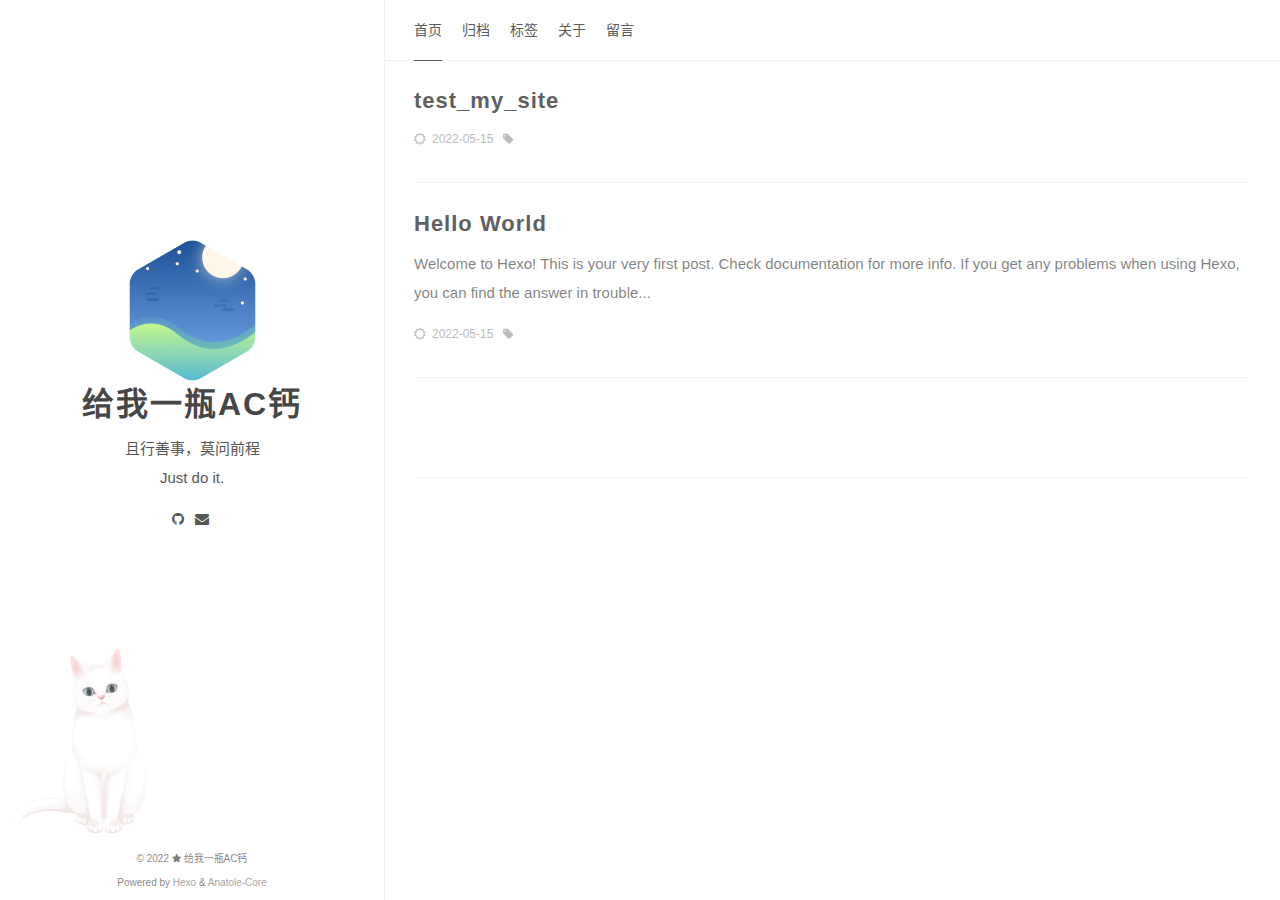
==== index.html @ d58a6407 "Site updated: 2022-05-15 17:32:25" ====
<!DOCTYPE html><html lang="zh-CN"><head><meta charset="utf-8"><meta name="X-UA-Compatible" content="IE=edge"><meta name="author" content="给我一瓶AC钙"><title>给我一瓶AC钙</title><meta name="description" content="且行善事，莫问前程 &lt;br&gt; Just do it."><meta name="keywords" content="Algorithm, Data Structure, AI, Machine Learning, Deep Learning, Daily Life"><meta content="width=device-width, initial-scale=1.0, maximum-scale=1.0, user-scalable=0" name="viewport"><meta content="yes" name="apple-mobile-web-app-capable"><meta content="black" name="apple-mobile-web-app-status-bar-style"><meta content="telephone=no" name="format-detection"><meta name="renderer" content="webkit"><link rel="stylesheet" href="/css/style.css"><link rel="stylesheet" href="/css/blog_basic.css"><link rel="stylesheet" href="/css/font-awesome.min.css"><link rel="alternate" type="application/atom+xml" title="ATOM 1.0" href="/atom.xml"><script src="/js/jquery.js"></script><meta name="generator" content="Hexo 5.4.2"></head><body><div class="sidebar animated fadeInDown"><div class="logo-title"><div class="title"><img src="/images/logo@2x.png" style="width:127px; top:5px;"><h3 title=""><a href="/">给我一瓶AC钙</a></h3><div class="description"><p>且行善事，莫问前程 <br> Just do it.</p></div></div></div><ul class="social-links"><li><a target="_blank" rel="noopener" href="https://github.com/KIKOcaoyue"><i class="fa fa-github"></i></a></li><li><a href="cncaoyue@qq.com"><i class="fa fa-envelope"></i></a></li></ul><div class="footer"><div class="p"> <span>© 2022 </span><i class="fa fa-star"></i><span> 给我一瓶AC钙</span></div><div class="by_farbox"><span>Powered by </span><a href="https://hexo.io/zh-cn/" target="_blank">Hexo </a><span> & </span><a href="https://github.com/mrcore/hexo-theme-Anatole-Core" target="_blank">Anatole-Core  </a></div></div></div><div class="main"><div class="page-top animated fadeInDown"><div class="nav"><li><a class="current" href="/">首页</a></li><li><a href="/archives">归档</a></li><li><a href="/tags">标签</a></li><li><a href="/about">关于</a></li><li><a href="/guestbook">留言</a></li></div><div class="information"><div class="back_btn"><li><a class="fa fa-chevron-left" onclick="window.history.go(-1)" style="display:none;"> </a></li></div></div></div><div class="autopagerize_page_element"><div class="content"><div class="post animated fadeInDown"><div class="post-title"><h3><a href="/2022/05/15/test-my-site/">test_my_site</a></h3></div><div class="post-content"><p></p></div><div class="post-footer"><div class="meta"><div class="info"><i class="fa fa-sun-o"></i><span class="date">2022-05-15</span><i class="fa fa-tag"></i><span class="leancloud_visitors"></span></div></div></div></div><div class="post animated fadeInDown"><div class="post-title"><h3><a href="/2022/05/15/hello-world/">Hello World</a></h3></div><div class="post-content"><p>Welcome to Hexo! This is your very first post. Check documentation for more info. If you get any problems when using Hexo, you can find the answer in trouble...</p></div><div class="post-footer"><div class="meta"><div class="info"><i class="fa fa-sun-o"></i><span class="date">2022-05-15</span><i class="fa fa-tag"></i><span class="leancloud_visitors"></span></div></div></div></div><div class="pagination"><ul class="clearfix"></ul></div></div></div></div><script src="/js/jquery-migrate-1.2.1.min.js"></script><script src="/js/jquery.appear.js"></script><script src="/js/add-bookmark.js"></script><script src="/js/baidu-tongji.js"></script><script src="/live2dw/lib/L2Dwidget.min.js?094cbace49a39548bed64abff5988b05"></script><script>L2Dwidget.init({"pluginRootPath":"live2dw/","pluginJsPath":"lib/","pluginModelPath":"assets/","tagMode":false,"debug":false,"model":{"jsonPath":"/live2dw/assets/tororo.model.json"},"display":{"position":"left","width":200,"height":400,"hOffset":5,"vOffset":-38},"mobile":{"show":false,"scale":0.2},"react":{"opacityDefault":0.8,"opacityOnHover":0.2},"log":false});</script></body></html>
---- css/style.css ----
@charset "UTF-8";
html {
  background-color: #fff;
  -webkit-font-smoothing: antialiased;
}

body {
  color: rgba(0, 0, 0, 0.5);
  font-family: 'PingHei', 'PingFang SC', Helvetica Neue, 'Work Sans', 'Hiragino Sans GB', 'Microsoft YaHei', SimSun, sans-serif;
  font-size: 15px;
  width: 100%;
  margin: 0 auto 30px auto;
  background-color: #fff;
}

p {
  line-height: 1.9em;
  font-weight: 400;
  font-size: 15px;
}

a {
  text-decoration: none;
}

a:link, a:visited {
  opacity: 1;
  -webkit-transition: all .15s linear;
  -moz-transition: all .15s linear;
  -o-transition: all .15s linear;
  -ms-transition: all .15s linear;
  transition: all .15s linear;
  color: #424242;
}

a:hover, a:active {
  color: #4786D6;
}

/*basic styles ends*/
/*animation starts*/
.animated {
  -webkit-animation-fill-mode: both;
  -moz-animation-fill-mode: both;
  -ms-animation-fill-mode: both;
  -o-animation-fill-mode: both;
  animation-fill-mode: both;
  -webkit-animation-duration: 1s;
  -moz-animation-duration: 1s;
  -ms-animation-duration: 1s;
  -o-animation-duration: 1s;
  animation-duration: 1s;
}

.animated.hinge {
  -webkit-animation-duration: 1s;
  -moz-animation-duration: 1s;
  -ms-animation-duration: 1s;
  -o-animation-duration: 1s;
  animation-duration: 1s;
}

@-webkit-keyframes fadeInDown {
  0% {
    opacity: 0;
    -webkit-transform: translateY(-20px);
  }
  100% {
    opacity: 1;
    -webkit-transform: translateY(0);
  }
}
@-moz-keyframes fadeInDown {
  0% {
    opacity: 0;
    -moz-transform: translateY(-20px);
  }
  100% {
    opacity: 1;
    -moz-transform: translateY(0);
  }
}
@-o-keyframes fadeInDown {
  0% {
    opacity: 0;
    -o-transform: translateY(-20px);
  }
  100% {
    opacity: 1;
    -o-transform: translateY(0);
  }
}
@keyframes fadeInDown {
  0% {
    opacity: 0;
    transform: translateY(-20px);
  }
  100% {
    opacity: 1;
    transform: translateY(0);
  }
}
.fadeInDown {
  -webkit-animation-name: fadeInDown;
  -moz-animation-name: fadeInDown;
  -o-animation-name: fadeInDown;
  animation-name: fadeInDown;
}

/*animation ends*/
.content {
  height: auto;
  float: right;
  width: 70%;
  margin-top: 60px;
}

.page-top {
  width: 70%;
  position: fixed;
  right: 0;
  z-index: 3;
  background-color: #fff;
  height: 60px;
  border-bottom: 1px solid #f2f2f2;
}
.page-top .nav {
  list-style: none;
  padding: 18px 30px;
  float: left;
  font-size: 14px;
}
.page-top .nav li {
  position: relative;
  display: initial;
  padding-right: 20px;
}
.page-top .nav a {
  color: #5A5A5A;
}
.page-top .nav a:hover {
  color: #4786D6;
}
.page-top .nav a.current {
  color: #5A5A5A;
  padding-bottom: 22px;
  border-bottom: 1px solid #5A5A5A;
}
.page-top .information {
  float: right;
  padding-top: 12px;
  padding-right: 20px;
}
.page-top .information .avatar {
  float: right;
}
.page-top .information .avatar img {
  width: 32px;
  height: 32px;
  border-radius: 300px;
}
.page-top .information .back_btn {
  float: left;
  padding-top: 5px;
  margin-right: -10px;
}
.page-top .information .back_btn li {
  display: initial;
  padding-right: 40px;
}

.sidebar {
  width: 30%;
  -webkit-background-size: cover;
  background-size: cover;
  background-color: #fff;
  height: 100%;
  transition: 0.8s;
  top: 0;
  left: 0;
  position: fixed;
  z-index: 4;
  border-right: 1px solid #f2f2f2;
}
.sidebar .logo-title {
  text-align: center;
  padding-top: 240px;
}
.sidebar .logo-title .description {
  font-size: 14px;
  color: #565654;
}
.sidebar .logo-title .logo {
  margin: 0 auto;
}
.sidebar .logo-title .title h3 {
  text-transform: uppercase;
  font-size: 2rem;
  font-weight: bold;
  letter-spacing: 2px;
  line-height: 1;
  margin: 0;
}
.sidebar .logo-title .title a {
  text-decoration: none;
  color: #464646;
  font-size: 2rem;
  font-weight: bold;
}
.sidebar .social-links {
  list-style: none;
  padding: 0;
  font-size: 14px;
  text-align: center;
}
.sidebar .social-links i {
  margin-right: 3px;
}
.sidebar .social-links li {
  display: inline;
  padding: 0 4px;
  line-height: 0;
}
.sidebar .social-links a {
  color: #565654;
}
.sidebar .social-links a:hover {
  color: #4786D6;
}

.post {
  background-color: #FFF;
  margin: 30px;
}
.post .post-title h1 {
  text-transform: uppercase;
  font-size: 30px;
  letter-spacing: 5px;
  line-height: 1;
}
.post .post-title h2 {
  text-transform: uppercase;
  letter-spacing: 1px;
  font-size: 28px;
  line-height: 1;
  font-weight: 600;
  color: #5f5f5f;
}
.post .post-title h3 {
  /*text-transform: uppercase;*/
  letter-spacing: 1px;
  line-height: 1;
  font-weight: 600;
  color: #464646;
  font-size: 22px;
  margin: 0;
}
.post .post-title a {
  text-decoration: none;
  letter-spacing: 1px;
  color: #5f5f5f;
}
.post .post-title a:hover {
  text-decoration: underline;
}
.post .post-content a {
  text-decoration: none;
  letter-spacing: 1px;
  color: #4786D6;
}
.post .post-content a:hover {
  color: #2F69B3;
}

.post .post-content h1 {
  color: #5F5F5F;
  font-size: 20px;
  font-weight: 600;
}
.post .post-content h2 {
  color: #5F5F5F;
  font-size: 19px;
}
.post .post-content h3 {
  color: #5F5F5F;
  font-size: 18px;
  font-weight: 600;
}
.post .post-content h4 {
  color: #5F5F5F;
  font-size: 17px;
}
.post .post-content h5 {
  color: #5F5F5F;
  font-size: 16px;
  font-weight: 600;
}
.post .post-content h6 {
  color: #5F5F5F;
  font-size: 15px;
}

.post .post-footer {
  padding: 0 0 30px 0;
  border-bottom: 1px solid #f2f2f2;
}
.post .post-footer .meta {
  max-width: 100%;
  height: 25px;
  color: #bbbbbb;
}
.post .post-footer .meta .info {
  float: left;
  font-size: 12px;
}
.post .post-footer .meta .info .date {
  margin-right: 10px;
}
.post .post-footer .meta a {
  text-decoration: none;
  color: #bbbbbb;
  padding-right: 10px;
}
.post .post-footer .meta a:hover {
  color: #4786D6;
}
.post .post-footer .meta i {
  margin-right: 6px;
}
.post .post-footer .tags {
  padding-bottom: 15px;
  font-size: 13px;
}
.post .post-footer .tags ul {
  list-style-type: none;
  display: inline;
  margin: 0;
  padding: 0;
}
.post .post-footer .tags ul li {
  list-style-type: none;
  margin: 0;
  padding-right: 5px;
  display: inline;
}
.post .post-footer .tags a {
  text-decoration: none;
  color: rgba(0, 0, 0, 0.44);
  font-weight: 400;
}
.post .post-footer .tags a:hover {
  text-decoration: none;
}

.pagination {
  margin: 30px;
  padding: 0px 0 56px 0;
  border-bottom: 1px solid #f2f2f2;
}
.pagination ul {
  list-style: none;
  margin: 0;
  padding: 0;
  height: 13px;
}
.pagination ul li {
  margin: 0 2px 0 2px;
  display: inline;
  line-height: 1;
}
.pagination ul li a {
  text-decoration: none;
}
.pagination .pre {
  float: left;
}
.pagination .next {
  float: right;
}

.like-reblog-buttons {
  float: right;
}

.like-button {
  float: right;
  padding: 0 0 0 10px;
}

.reblog-button {
  float: right;
  padding: 0;
}

#install-btn {
  position: fixed;
  bottom: 0px;
  right: 6px;
}

#disqus_thread {
  margin: 30px;
  border-bottom: 1px solid #f2f2f2;
}

.footer {
  clear: both;
  text-align: center;
  font-size: 10px;
  margin: 0 auto;
  bottom: 0;
  position: absolute;
  width: 100%;
  padding-bottom: 5px;
  background: #fff;
}
.footer a {
  color: #A6A6A6;
}
.footer a:hover {
  color: #4786D6;
}

/*for archive*/
.archive {
  width: 100%;
}

.list-with-title {
  font-size: 15px;
  margin: 30px;
  padding: 0;
  line-height: 25px;
}
.list-with-title li {
  list-style-type: none;
  padding: 0;
}
.list-with-title .listing-title {
  font-size: 24px;
  color: #666666;
  font-weight: 600;
  line-height: 2.2em;
}
.list-with-title .listing {
  padding: 0;
}
.list-with-title .listing .listing-post {
  padding-bottom: 5px;
}
.list-with-title .listing .listing-post .post-time {
  float: right;
  color: #C5C5C5;
}
.list-with-title .listing .listing-post a {
  color: #8F8F8F;
}
.list-with-title .listing .listing-post a:hover {
  color: #4786D6;
}

/* share */
.share {
  margin: 0px 30px;
  display: inline-flex;
}

.evernote {
  width: 32px;
  height: 32px;
  border-radius: 300px;
  background-color: #3E3E3E;
  margin-right: 5px;
}
.evernote a {
  color: #fff;
  padding: 11px;
  font-size: 12px;
}
.evernote a:hover {
  color: #ED6243;
  padding: 11px;
}

.weibo {
  width: 32px;
  height: 32px;
  border-radius: 300px;
  background-color: #ED6243;
  margin-right: 5px;
}
.weibo a {
  color: #fff;
  padding: 9px;
}
.weibo a:hover {
  color: #BD4226;
}

.twitter {
  width: 32px;
  height: 32px;
  border-radius: 300px;
  background-color: #59C0FD;
  margin-right: 5px;
}
.twitter a {
  color: #fff;
  padding: 9px;
}
.twitter a:hover {
  color: #4B9ECE;
}

/* about */
.about {
  margin: 30px;
}
.about h3 {
  font-size: 22px;
}

/* links*/
.links {
  margin: 30px;
}
.links h3 {
  font-size: 22px;
}
.links a {
  cursor: pointer;
}

/* 评论样式 */
.comment-count {
  color: #666;
}

.tab-community {
  color: #666;
}

.read_more {
  font-size: 14px;
}

.back-button {
  padding-top: 30px;
  max-width: 100px;
  padding-left: 40px;
  float: left;
}

/* 默认评论样式 */
#fb_comments_container {
  margin: 30px;
}

/* 按钮样式 */
a.btn {
  color: #868686;
  font-weight: 400;
}

.btn {
  display: inline-block;
  position: relative;
  outline: 0;
  color: rgba(0, 0, 0, 0.44);
  background: transparent;
  font-size: 14px;
  text-align: center;
  text-decoration: none;
  cursor: pointer;
  border: 1px solid rgba(0, 0, 0, 0.15);
  white-space: nowrap;
  font-weight: 400;
  font-style: normal;
  border-radius: 999em;
}

.btn:hover {
  display: inline-block;
  position: relative;
  outline: 0px;
  color: #464545;
  background: transparent;
  font-size: 14px;
  text-align: center;
  text-decoration: none;
  cursor: pointer;
  border: 1px solid #464545;
  white-space: nowrap;
  font-weight: 400;
  font-style: normal;
  border-radius: 999em;
}

[role="back"] {
  padding: 0.5em 1.25em;
  line-height: 1.666em;
}

[role="home"] {
  padding: 0.5em 1.25em;
  line-height: 1.666em;
}

[role="navigation"] {
  padding: 0.5em 1.25em;
  line-height: 1.666em;
}

[role="tags"] {
  padding: 6px 12px;
}

/* Menu样式 */
.menu {
  float: right;
  padding-top: 30px;
}
.menu .btn-down {
  margin: 0px;
}
.menu .btn-down li {
  list-style: none;
  width: 100px;
}
.menu .btn-down li a {
  display: inline-block;
  position: relative;
  padding: 0.5em 1.25em;
  outline: 0;
  color: rgba(0, 0, 0, 0.44);
  background: transparent;
  font-size: 14px;
  text-align: center;
  text-decoration: none;
  cursor: pointer;
  border: 1px solid rgba(0, 0, 0, 0.15);
  white-space: nowrap;
  font-weight: 400;
  font-style: normal;
  border-radius: 999em;
  margin-top: 5px;
}
.menu .btn-down li a:hover {
  position: relative;
  padding: 0.5em 1.25em;
  outline: 0;
  color: #fff;
  background: #3CBD10;
  font-size: 14px;
  text-align: center;
  text-decoration: none;
  cursor: pointer;
  border: 1px solid rgba(0, 0, 0, 0.15);
  white-space: nowrap;
  font-weight: 400;
  font-style: normal;
  border-radius: 999em;
  margin-top: 5px;
}
.menu .btn-down div {
  position: absolute;
  visibility: hidden;
  width: 100px;
  float: right;
}

.page_404 {
  text-align: center;
  padding-top: 50px;
}

@media screen and (max-width: 960px) {
  .sidebar {
    width: 100%;
    position: absolute;
    border-right: none;
    z-index: 1;
  }
  .sidebar .logo-title {
    padding-top: 120px;
  }
  .sidebar .logo-title .title img {
    width: 100px;
  }
  .sidebar .logo-title .title h3 {
    font-size: 20px;
  }

  .page-top {
    width: 100%;
  }

  .post-title h3 {
    line-height: 1.6;
  }

  .content {
    margin-top: 420px;
    width: 100%;
    z-index: 2;
    position: absolute;
  }

  .footer {
    display: none;
  }

  .share {
    display: grid;
  }
}
---- css/blog_basic.css ----
.post-content .tip {
  position: relative;
  margin: 2em 0;
  padding: 12px 24px 12px 30px;
  border-left: 4px solid #f66;
  border-top-right-radius: 2px;
  border-bottom-right-radius: 2px;
  background-color: #f8f8f8
}

.post-content .tip br {
  /**display: none**/
}

.post-content .tip:before {
  position: absolute;
  top: 14px;
  left: -12px;
  content: "!";
  width: 20px;
  height: 20px;
  border-radius: 100%;
  color: #fff;
  font-size: 14px;
  line-height: 20px;
  font-weight: bold;
  text-align: center;
  background-color: #f66;
  font-family: 'Dosis', 'Source Sans Pro', 'Helvetica Neue', Arial, sans-serif
}

.content > .post > .post-content > p {
  word-wrap: break-word;
  word-break: break-all;
}

#ds-thread,#disqus_thread,#cloud-tie-wrapper {
  margin: 0 30px!important
}

pre {
  font-size: 15px;
  background-color: #f0f0f0!important;
  font-family: 'Roboto Mono','Lucida Console','Trebuchet MS','Courier New', Monaco, courier,'PingFang SC','Hiragino Sans GB','Microsoft Jhenghei','Microsoft YaHei', monospace!important
}

figure.highlight {
  position: relative!important;
  margin: 1em 0!important;
  border-radius: 2px!important;
  line-height: 1.1em!important;
  background-color: #f8f8f8!important;
  overflow-x: auto!important
}

figure.highlight table,figure.highlight tr,figure.highlight td {
  width: 100%!important;
  border-collapse: collapse!important;
  padding: 0!important;
  margin: 0!important
}

figure.highlight .gutter {
  display: none!important
}

figure.highlight .code pre {
  padding: 1.2em 1.4em!important;
  line-height: 1.5em!important;
  margin: 0!important
}

figure.highlight.html .code:after,figure.highlight.js .code:after,figure.highlight.bash .code:after,figure.highlight.css .code:after,figure.highlight.scss .code:after,figure.highlight.diff .code:after,figure.highlight.java .code:after,figure.highlight.xml .code:after,figure.highlight.python .code:after,figure.highlight.json .code:after,figure.highlight.swift .code:after,figure.highlight.ruby .code:after,figure.highlight.perl .code:after,figure.highlight.php .code:after,figure.highlight.c .code:after,figure.highlight.cpp .code:after {
  position: absolute!important;
  top: 0!important;
  right: 0!important;
  color: #ccc!important;
  text-align: right!important;
  font-size: 0.75em!important;
  padding: 5px 10px 0!important;
  line-height: 15px!important;
  height: 15px!important;
  font-weight: 600!important
}

figure.highlight.html .code:after {
  content: "HTML"
}

figure.highlight.js .code:after {
  content: "JS"
}

figure.highlight.bash .code:after {
  content: "BASH"
}

figure.highlight.css .code:after {
  content: "CSS"
}

figure.highlight.scss .code:after {
  content: "SCSS"
}

figure.highlight.diff .code:after {
  content: "DIFF"
}

figure.highlight.java .code:after {
  content: "JAVA"
}

figure.highlight.xml .code:after {
  content: "XML"
}

figure.highlight.python .code:after {
  content: "PYTHON"
}

figure.highlight.json .code:after {
  content: "JSON"
}

figure.highlight.swift .code:after {
  content: "SWIFT"
}

figure.highlight.ruby .code:after {
  content: "RUBY"
}

figure.highlight.perl .code:after {
  content: "PERL"
}

figure.highlight.php .code:after {
  content: "PHP"
}

figure.highlight.c .code:after {
  content: "C"
}

figure.highlight.java .code:after {
  content: "JAVA"
}

figure.highlight.cpp .code:after {
  content: "CPP"
}

figure.highlight.cpp .code:after {
  content: 'C++'
}

pre {
  color: #525252!important
}

pre .function .keyword,pre .constant {
  color: #0092db!important
}

pre .keyword,pre .attribute {
  color: #e96900!important
}

pre .number,pre .literal {
  color: #ae81ff!important
}

pre .tag,pre .tag .title,pre .change,pre .winutils,pre .flow,pre .lisp .title,pre .clojure .built_in,pre .nginx .title,pre .tex .special {
  color: #2973b7!important
}

pre .symbol,pre .symbol .string,pre .value,pre .regexp {
  color: #42b983!important
}

pre .title {
  color: #83B917!important
}

pre .tag .value,pre .string,pre .subst,pre .haskell .type,pre .preprocessor,pre .ruby .class .parent,pre .built_in,pre .sql .aggregate,pre .django .template_tag,pre .django .variable,pre .smalltalk .class,pre .javadoc,pre .django .filter .argument,pre .smalltalk .localvars,pre .smalltalk .array,pre .attr_selector,pre .pseudo,pre .addition,pre .stream,pre .envvar,pre .apache .tag,pre .apache .cbracket,pre .tex .command,pre .prompt {
  color: #42b983!important
}

pre .comment,pre .java .annotation,pre .python .decorator,pre .template_comment,pre .pi,pre .doctype,pre .shebang,pre .apache .sqbracket,pre .tex .formula {
  color: #b3b3b3!important
}

pre .deletion {
  color: #BA4545!important
}

pre .coffeescript .javascript,pre .javascript .xml,pre .tex .formula,pre .xml .javascript,pre .xml .vbscript,pre .xml .css,pre .xml .cdata {
  opacity: 0.5!important
}

html {
  height: 100%;
  max-height: 100%;
  padding: 0;
  margin: 0; }

  body {
    padding: 0;
    margin: 0;
    line-height: 1.6em; }

    .clear {
      clear: both;
      display: block;
      overflow: hidden;
      visibility: hidden;
      width: 0;
      height: 0; }

      h1, h2, h3, h4, h5, h6 {
        text-rendering: optimizeLegibility;
        line-height: 1;
        margin: 2rem 0; }

        h1 {
          font-size: 2.1rem;
          line-height: 1.2em; }

          h2 {
            font-size: 1.9rem;
            line-height: 1.2em; }

            h3 {
              font-size: 1.75rem; }

              h4 {
                font-size: 1.3rem; }

                h5 {
                  font-size: 1.2rem; }

                  h6 {
                    font-size: 1.1rem; }

                    img {
                      max-width: 100%;
                      height: auto; }

                      p, ul, ol, dl {
                        margin: 1em 0; }

                        ol ol, ul ul, ul ol, ol ul {
                          margin: 0.4em 0; }

                          ul p, ol p, li p, .content li p, blockquote p, .content blockquote p,
                          .post blockquote p, .post li p {
                            margin: 0;
                            overflow: visible; }

                            a img {
                              border: none; }

dl dt {
  float: left;
  width: 180px;
  overflow: hidden;
  clear: left;
  text-align: right;
  text-overflow: ellipsis;
  white-space: nowrap;
  font-weight: bold;
  margin-bottom: 1em; }

  dl dd {
    margin-left: 200px;
    margin-bottom: 1em; }

    hr {
      display: block;
      height: 1px;
      border: 0;
      border-top: 1px solid #efefef;
      margin: 3.2em 0;
      padding: 0; }

      blockquote {
        box-sizing: border-box;
        margin: 1.6em 0 1.6em -2.2em;
        padding: 0 0 0 1.6em;
        border-left: #4a4a4a 0.4em solid; }

        blockquote p {
          margin: 0.8em 0; }

          blockquote small {
            display: inline-block;
            margin: 0.8em 0 0.8em 1.5em;
            font-size: 0.9em;
            color: #ccc; }

            blockquote small:before {
              content: '\2014 \00A0'; }

              blockquote cite {
                font-weight: bold; }

                blockquote cite a {
                  font-weight: normal; }

                  mark {
                    background-color: #ffc336; }

                    code, tt {
                      padding: 1px 3px;
                      font-family: Inconsolata, monospace, sans-serif;
                      font-size: 0.95em;
                      white-space: pre-wrap;
                      border: 1px solid #E3EDF3;
                      background: #f7f7f9;
                      color: #d14;
                      border-radius: 2px; }
/**
                      pre {
                        -moz-box-sizing: border-box;
                        box-sizing: border-box;
                        margin: 1.6em 0;
                        border: 1px solid #E3EDF3;
                        width: 100%;
                        padding: 10px;
                        font-family: Inconsolata, monospace, sans-serif;
                        font-size: 0.9em;
                        white-space: pre;
                        overflow: auto;
                        background: #F7FAFB;
                        border-radius: 3px; }

                        pre code, tt {
                          font-size: inherit;
                          white-space: -moz-pre-wrap;
                          white-space: pre-wrap;
                          background: transparent;
                          border: none;
                          color: #333;
                          padding: 0; }

                          kbd {
                            display: inline-block;
                            margin-bottom: 0.4em;
                            padding: 1px 8px;
                            border: #ccc 1px solid;
                            color: #666;
                            text-shadow: #fff 0 1px 0;
                            font-size: 0.9em;
                            font-weight: bold;
                            background: #f4f4f4;
                            border-radius: 4px;
                            box-shadow: 0 1px 0 rgba(0, 0, 0, 0.2), 0 1px 0 0 white inset; }

                            table {
                              -moz-box-sizing: border-box;
                              box-sizing: border-box;
                              margin: 1em 0;
                              width: 100%;
                              max-width: 100%;
                              border-width: 1px;
                              border-style: solid;
                              background-color: transparent; }

                              table, table tr, table tr td, table tr th {
                                border-color: #e5e5e5; }

                                table th {
                                  color: #666666;
                                  background-color: #fdfdfd; }

                                  tr th {
                                    border-bottom-width: 1px;
                                    border-bottom-style: solid;
                                    text-align: left; }

                                    tr th, tr td {
                                      padding: 5px 20px;
                                      border-right: 1px solid;
                                      font-size: 1rem; }

                                      tr th:last-child, tr td:last-child {
                                        border-right: 0px; }

                                        table th {
                                          font-weight: bold; }

                                          table tbody > tr:nth-child(odd) > td, table tbody > tr:nth-child(odd) > th {
                                            background-color: #f9f9f9; }

                                            .gist {
                                              font-size: 12px; }
                                              .gist table {
                                                margin: 0;
                                                width: auto; }
                                                .gist table pre {
                                                  font-size: 12px; }
                                                  .gist table .line-numbers {
                                                    font-size: 12px; }
**/

.toc {
  border: 1px solid #f0f0f0;
  margin-bottom: 20px;
  padding: 10px 30px; }

  #fb_comments_container {
    overflow: hidden;
    margin: 0 auto; }
    #fb_comments_container #fb_comments {
      list-style-type: none;
      padding: 0; }
      #fb_comments_container #fb_comments h1 {
        font-size: 1.3em; }
        #fb_comments_container #fb_comments h2 {
          font-size: 1.2em; }
          #fb_comments_container #fb_comments h3 {
            font-size: 1.1em; }
            #fb_comments_container #fb_comments h4, #fb_comments_container #fb_comments h5,
            #fb_comments_container #fb_comments h6 {
              font-size: 1.05em; }
              #fb_comments_container #fb_comments .comment {
                position: relative;
                padding: 25px 0;
                border-bottom: 1px solid rgba(150, 150, 150, 0.2);
                *border-bottom: 1px solid #f0f0f0; }
                #fb_comments_container #fb_comments .comment .avatar {
                  position: absolute;
                  top: 25px;
                  left: 0;
                  width: 50px;
                  float: left; }
                  #fb_comments_container #fb_comments .comment .avatar img {
                    width: 48px;
                    border: none;
                    border-radius: 5px;
                    margin: 0; }
                #fb_comments_container #fb_comments .comment .comment_body,
                #fb_comments_container #fb_comments .comment .c_content {
                  margin-left: 70px;
                  display: block; }
                  #fb_comments_container #fb_comments .comment .comment_body p,
                  #fb_comments_container #fb_comments .comment .c_content p {
                    margin: 5px 0 15px 0;
                    padding: 0;
                    line-height: 1.8; }
                    #fb_comments_container #fb_comments .comment .comment_body .author,
                    #fb_comments_container #fb_comments .comment .c_content .author {
                      line-height: 1.5em;
                      margin: 0;
                      padding: 0; }
                      #fb_comments_container #fb_comments .comment .comment_body .author b,
                      #fb_comments_container #fb_comments .comment .c_content .author b {
                        color: #555; }
                        #fb_comments_container #fb_comments .comment .comment_body .author small,
                        #fb_comments_container #fb_comments .comment .c_content .author small {
                          font-weight: normal;
                          padding-left: 10px;
                          font-size: 0.7em;
                          color: #666; }

#fb_new_comment {
  padding-bottom: 50px; }
  #fb_new_comment textarea {
    border-radius: 5px;
    height: 80px;
    width: 98%;
    padding: 5px;
    font-size: 1em;
    border: 1px solid rgba(150, 150, 150, 0.5);
    *border: 1px solid #a8a8a8;
    line-height: 1.5; }
    #fb_new_comment .comment_error {
      color: red;
      text-align: center;
      display: block;
      font-size: 0.8em;
      padding-top: 1em; }
      #fb_new_comment .c_button:hover {
        background: #E60900;
        color: #fff;
        text-decoration: none; }
        #fb_new_comment .c_button, #fb_new_comment #c_submit {
          cursor: pointer;
          font-family: "Hiragino Sans GB", "Microsoft YaHei", sans-serif;
          font-size: 1em;
          line-height: 1.3em;
          letter-spacing: 1px;
          border-radius: 5px;
          padding: 5px 5px 2px 5px; }
          #fb_new_comment .input_body {
            margin-top: 10px; }
            #fb_new_comment .input_body ul {
              list-style: none;
              padding: 5px 0;
              margin: auto 0; }
              #fb_new_comment .input_body ul li {
                float: left;
                margin-right: 2.2%;
                *margin-right: 22px; }
                #fb_new_comment .input_body ul li label {
                  line-height: 1em; }
                  #fb_new_comment .input_body ul li input {
                    border-radius: 5px;
                    border: 1px solid #ddd;
                    padding: 5px;
                    background: rgba(255, 255, 255, 0.5);
                    margin: 0 0 10px 0; }

#SwfStore_farbox_0 {
  height: 0;
  overflow: hidden; }

  @media screen and (max-width: 320px) {
    #fb_comments .c_content, #fb_comments .comment_body {
      margin-left: 57px;   }
}

.tag_box{
  position: relative;
  width: 80%;
  margin-top: 1%;
  margin-left: 7.2%;
}

.leancloud-visitors-count{
  margin-left: 5px;
}
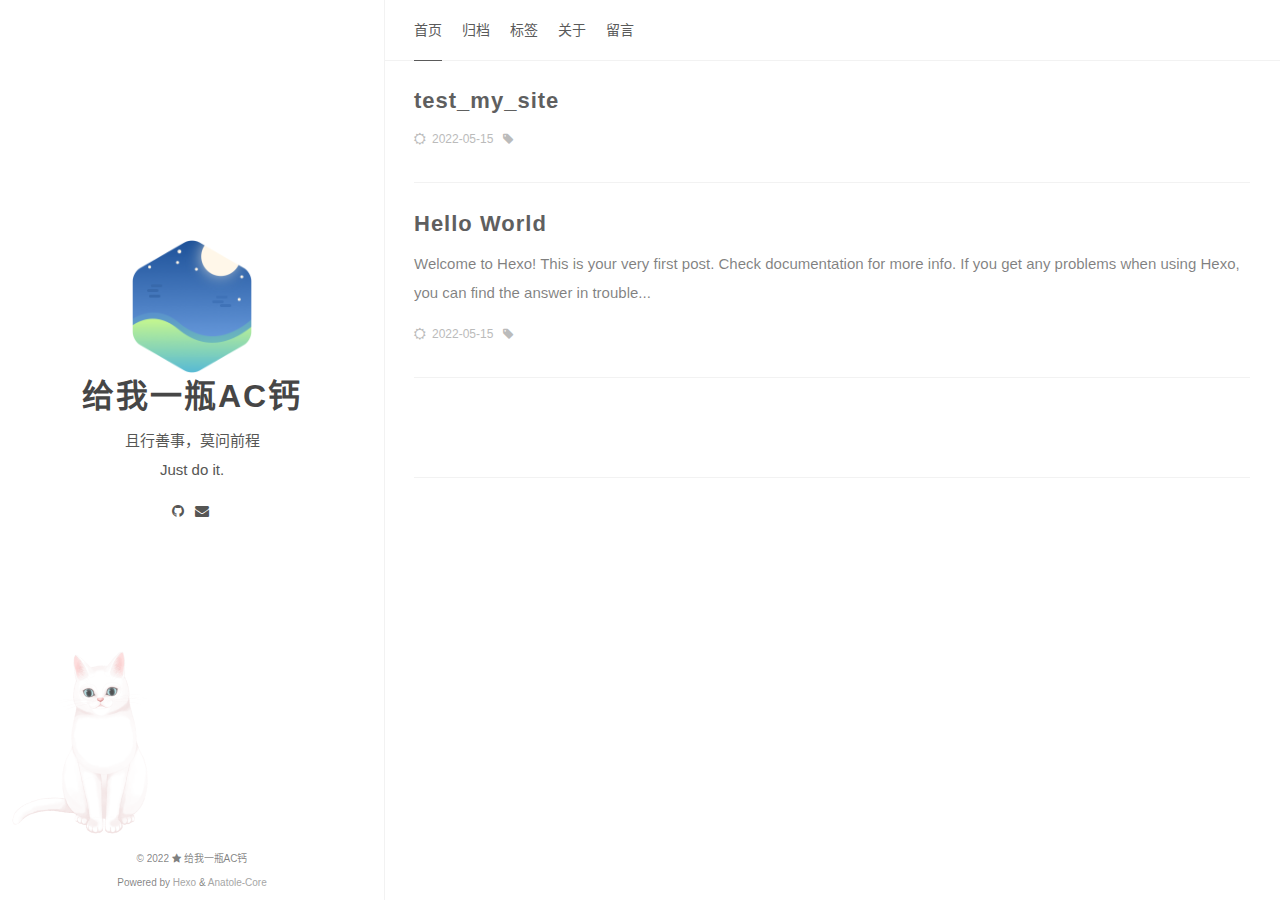
==== commit d41b399d: "Site updated: 2022-05-15 17:53:53" ====
--- a/index.html
+++ b/index.html
@@ -1 +1 @@
-<!DOCTYPE html><html lang="zh-CN"><head><meta charset="utf-8"><meta name="X-UA-Compatible" content="IE=edge"><meta name="author" content="给我一瓶AC钙"><title>给我一瓶AC钙</title><meta name="description" content="且行善事，莫问前程 &lt;br&gt; Just do it."><meta name="keywords" content="Algorithm, Data Structure, AI, Machine Learning, Deep Learning, Daily Life"><meta content="width=device-width, initial-scale=1.0, maximum-scale=1.0, user-scalable=0" name="viewport"><meta content="yes" name="apple-mobile-web-app-capable"><meta content="black" name="apple-mobile-web-app-status-bar-style"><meta content="telephone=no" name="format-detection"><meta name="renderer" content="webkit"><link rel="stylesheet" href="/css/style.css"><link rel="stylesheet" href="/css/blog_basic.css"><link rel="stylesheet" href="/css/font-awesome.min.css"><link rel="alternate" type="application/atom+xml" title="ATOM 1.0" href="/atom.xml"><script src="/js/jquery.js"></script><meta name="generator" content="Hexo 5.4.2"></head><body><div class="sidebar animated fadeInDown"><div class="logo-title"><div class="title"><img src="/images/logo@2x.png" style="width:127px; top:5px;"><h3 title=""><a href="/">给我一瓶AC钙</a></h3><div class="description"><p>且行善事，莫问前程 <br> Just do it.</p></div></div></div><ul class="social-links"><li><a target="_blank" rel="noopener" href="https://github.com/KIKOcaoyue"><i class="fa fa-github"></i></a></li><li><a href="cncaoyue@qq.com"><i class="fa fa-envelope"></i></a></li></ul><div class="footer"><div class="p"> <span>© 2022 </span><i class="fa fa-star"></i><span> 给我一瓶AC钙</span></div><div class="by_farbox"><span>Powered by </span><a href="https://hexo.io/zh-cn/" target="_blank">Hexo </a><span> & </span><a href="https://github.com/mrcore/hexo-theme-Anatole-Core" target="_blank">Anatole-Core  </a></div></div></div><div class="main"><div class="page-top animated fadeInDown"><div class="nav"><li><a class="current" href="/">首页</a></li><li><a href="/archives">归档</a></li><li><a href="/tags">标签</a></li><li><a href="/about">关于</a></li><li><a href="/guestbook">留言</a></li></div><div class="information"><div class="back_btn"><li><a class="fa fa-chevron-left" onclick="window.history.go(-1)" style="display:none;"> </a></li></div></div></div><div class="autopagerize_page_element"><div class="content"><div class="post animated fadeInDown"><div class="post-title"><h3><a href="/2022/05/15/test-my-site/">test_my_site</a></h3></div><div class="post-content"><p></p></div><div class="post-footer"><div class="meta"><div class="info"><i class="fa fa-sun-o"></i><span class="date">2022-05-15</span><i class="fa fa-tag"></i><span class="leancloud_visitors"></span></div></div></div></div><div class="post animated fadeInDown"><div class="post-title"><h3><a href="/2022/05/15/hello-world/">Hello World</a></h3></div><div class="post-content"><p>Welcome to Hexo! This is your very first post. Check documentation for more info. If you get any problems when using Hexo, you can find the answer in trouble...</p></div><div class="post-footer"><div class="meta"><div class="info"><i class="fa fa-sun-o"></i><span class="date">2022-05-15</span><i class="fa fa-tag"></i><span class="leancloud_visitors"></span></div></div></div></div><div class="pagination"><ul class="clearfix"></ul></div></div></div></div><script src="/js/jquery-migrate-1.2.1.min.js"></script><script src="/js/jquery.appear.js"></script><script src="/js/add-bookmark.js"></script><script src="/js/baidu-tongji.js"></script><script src="/live2dw/lib/L2Dwidget.min.js?094cbace49a39548bed64abff5988b05"></script><script>L2Dwidget.init({"pluginRootPath":"live2dw/","pluginJsPath":"lib/","pluginModelPath":"assets/","tagMode":false,"debug":false,"model":{"jsonPath":"/live2dw/assets/tororo.model.json"},"display":{"position":"left","width":200,"height":400,"hOffset":5,"vOffset":-38},"mobile":{"show":false,"scale":0.2},"react":{"opacityDefault":0.8,"opacityOnHover":0.2},"log":false});</script></body></html>+<!DOCTYPE html><html lang="zh-CN"><head><meta charset="utf-8"><meta name="X-UA-Compatible" content="IE=edge"><meta name="author" content="给我一瓶AC钙"><title>给我一瓶AC钙</title><meta name="description" content="且行善事，莫问前程 &lt;br&gt; Just do it."><meta name="keywords" content="Algorithm, Data Structure, AI, Machine Learning, Deep Learning, Daily Life"><meta content="width=device-width, initial-scale=1.0, maximum-scale=1.0, user-scalable=0" name="viewport"><meta content="yes" name="apple-mobile-web-app-capable"><meta content="black" name="apple-mobile-web-app-status-bar-style"><meta content="telephone=no" name="format-detection"><meta name="renderer" content="webkit"><link rel="stylesheet" href="/css/style.css"><link rel="stylesheet" href="/css/blog_basic.css"><link rel="stylesheet" href="/css/font-awesome.min.css"><link rel="alternate" type="application/atom+xml" title="ATOM 1.0" href="/atom.xml"><script src="/js/jquery.js"></script><meta name="generator" content="Hexo 5.4.2"></head><body><div class="sidebar animated fadeInDown"><div class="logo-title"><div class="title"><img src="/images/logo@2x.png" style="width:120px;"><h3 title=""><a href="/">给我一瓶AC钙</a></h3><div class="description"><p>且行善事，莫问前程 <br> Just do it.</p></div></div></div><ul class="social-links"><li><a target="_blank" rel="noopener" href="https://github.com/KIKOcaoyue"><i class="fa fa-github"></i></a></li><li><a href="cncaoyue@qq.com"><i class="fa fa-envelope"></i></a></li></ul><div class="footer"><div class="p"> <span>© 2022 </span><i class="fa fa-star"></i><span> 给我一瓶AC钙</span></div><div class="by_farbox"><span>Powered by </span><a href="https://hexo.io/zh-cn/" target="_blank">Hexo </a><span> & </span><a href="https://github.com/mrcore/hexo-theme-Anatole-Core" target="_blank">Anatole-Core  </a></div></div></div><div class="main"><div class="page-top animated fadeInDown"><div class="nav"><li><a class="current" href="/">首页</a></li><li><a href="/archives">归档</a></li><li><a href="/tags">标签</a></li><li><a href="/about">关于</a></li><li><a href="/guestbook">留言</a></li></div><div class="information"><div class="back_btn"><li><a class="fa fa-chevron-left" onclick="window.history.go(-1)" style="display:none;"> </a></li></div></div></div><div class="autopagerize_page_element"><div class="content"><div class="post animated fadeInDown"><div class="post-title"><h3><a href="/2022/05/15/test-my-site/">test_my_site</a></h3></div><div class="post-content"><p></p></div><div class="post-footer"><div class="meta"><div class="info"><i class="fa fa-sun-o"></i><span class="date">2022-05-15</span><i class="fa fa-tag"></i><span class="leancloud_visitors"></span></div></div></div></div><div class="post animated fadeInDown"><div class="post-title"><h3><a href="/2022/05/15/hello-world/">Hello World</a></h3></div><div class="post-content"><p>Welcome to Hexo! This is your very first post. Check documentation for more info. If you get any problems when using Hexo, you can find the answer in trouble...</p></div><div class="post-footer"><div class="meta"><div class="info"><i class="fa fa-sun-o"></i><span class="date">2022-05-15</span><i class="fa fa-tag"></i><span class="leancloud_visitors"></span></div></div></div></div><div class="pagination"><ul class="clearfix"></ul></div></div></div></div><script src="/js/jquery-migrate-1.2.1.min.js"></script><script src="/js/jquery.appear.js"></script><script src="/js/add-bookmark.js"></script><script src="/js/baidu-tongji.js"></script><script src="/live2dw/lib/L2Dwidget.min.js?094cbace49a39548bed64abff5988b05"></script><script>L2Dwidget.init({"pluginRootPath":"live2dw/","pluginJsPath":"lib/","pluginModelPath":"assets/","tagMode":false,"debug":false,"model":{"jsonPath":"/live2dw/assets/tororo.model.json"},"display":{"position":"left","width":200,"height":400,"hOffset":5,"vOffset":-38},"mobile":{"show":false,"scale":0.2},"react":{"opacityDefault":0.8,"opacityOnHover":0.2},"log":false});</script></body></html>--- a/css/style.css
+++ b/css/style.css
@@ -618,7 +618,7 @@
 /* Menu样式 */
 .menu {
   float: right;
-  padding-top: 30px;
+  padding-top: 50px;
 }
 .menu .btn-down {
   margin: 0px;
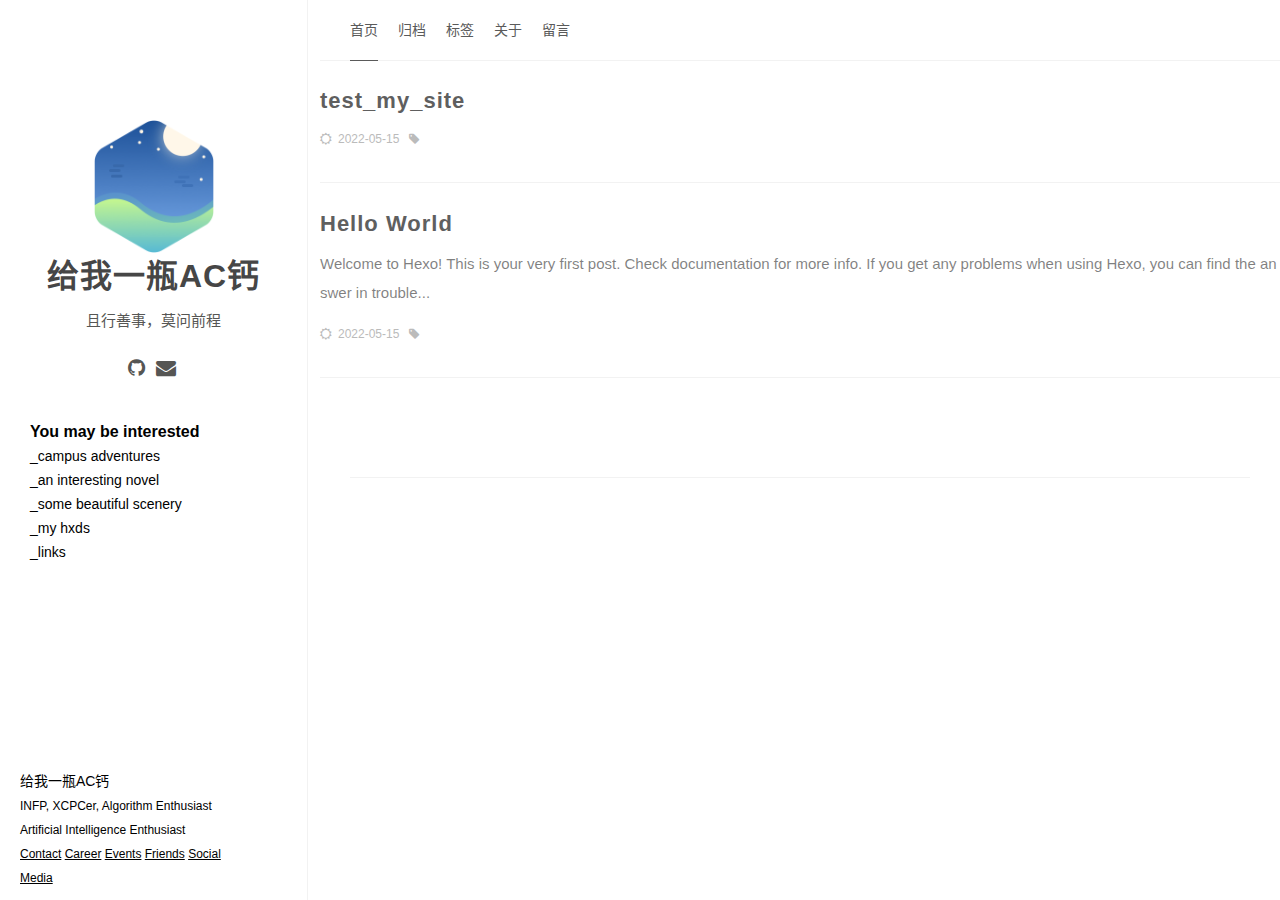
==== commit 8013d452: "Site updated: 2022-05-15 21:23:30" ====
--- a/index.html
+++ b/index.html
@@ -1 +1 @@
-<!DOCTYPE html><html lang="zh-CN"><head><meta charset="utf-8"><meta name="X-UA-Compatible" content="IE=edge"><meta name="author" content="给我一瓶AC钙"><title>给我一瓶AC钙</title><meta name="description" content="且行善事，莫问前程 &lt;br&gt; Just do it."><meta name="keywords" content="Algorithm, Data Structure, AI, Machine Learning, Deep Learning, Daily Life"><meta content="width=device-width, initial-scale=1.0, maximum-scale=1.0, user-scalable=0" name="viewport"><meta content="yes" name="apple-mobile-web-app-capable"><meta content="black" name="apple-mobile-web-app-status-bar-style"><meta content="telephone=no" name="format-detection"><meta name="renderer" content="webkit"><link rel="stylesheet" href="/css/style.css"><link rel="stylesheet" href="/css/blog_basic.css"><link rel="stylesheet" href="/css/font-awesome.min.css"><link rel="alternate" type="application/atom+xml" title="ATOM 1.0" href="/atom.xml"><script src="/js/jquery.js"></script><meta name="generator" content="Hexo 5.4.2"></head><body><div class="sidebar animated fadeInDown"><div class="logo-title"><div class="title"><img src="/images/logo@2x.png" style="width:120px;"><h3 title=""><a href="/">给我一瓶AC钙</a></h3><div class="description"><p>且行善事，莫问前程 <br> Just do it.</p></div></div></div><ul class="social-links"><li><a target="_blank" rel="noopener" href="https://github.com/KIKOcaoyue"><i class="fa fa-github"></i></a></li><li><a href="cncaoyue@qq.com"><i class="fa fa-envelope"></i></a></li></ul><div class="footer"><div class="p"> <span>© 2022 </span><i class="fa fa-star"></i><span> 给我一瓶AC钙</span></div><div class="by_farbox"><span>Powered by </span><a href="https://hexo.io/zh-cn/" target="_blank">Hexo </a><span> & </span><a href="https://github.com/mrcore/hexo-theme-Anatole-Core" target="_blank">Anatole-Core  </a></div></div></div><div class="main"><div class="page-top animated fadeInDown"><div class="nav"><li><a class="current" href="/">首页</a></li><li><a href="/archives">归档</a></li><li><a href="/tags">标签</a></li><li><a href="/about">关于</a></li><li><a href="/guestbook">留言</a></li></div><div class="information"><div class="back_btn"><li><a class="fa fa-chevron-left" onclick="window.history.go(-1)" style="display:none;"> </a></li></div></div></div><div class="autopagerize_page_element"><div class="content"><div class="post animated fadeInDown"><div class="post-title"><h3><a href="/2022/05/15/test-my-site/">test_my_site</a></h3></div><div class="post-content"><p></p></div><div class="post-footer"><div class="meta"><div class="info"><i class="fa fa-sun-o"></i><span class="date">2022-05-15</span><i class="fa fa-tag"></i><span class="leancloud_visitors"></span></div></div></div></div><div class="post animated fadeInDown"><div class="post-title"><h3><a href="/2022/05/15/hello-world/">Hello World</a></h3></div><div class="post-content"><p>Welcome to Hexo! This is your very first post. Check documentation for more info. If you get any problems when using Hexo, you can find the answer in trouble...</p></div><div class="post-footer"><div class="meta"><div class="info"><i class="fa fa-sun-o"></i><span class="date">2022-05-15</span><i class="fa fa-tag"></i><span class="leancloud_visitors"></span></div></div></div></div><div class="pagination"><ul class="clearfix"></ul></div></div></div></div><script src="/js/jquery-migrate-1.2.1.min.js"></script><script src="/js/jquery.appear.js"></script><script src="/js/add-bookmark.js"></script><script src="/js/baidu-tongji.js"></script><script src="/live2dw/lib/L2Dwidget.min.js?094cbace49a39548bed64abff5988b05"></script><script>L2Dwidget.init({"pluginRootPath":"live2dw/","pluginJsPath":"lib/","pluginModelPath":"assets/","tagMode":false,"debug":false,"model":{"jsonPath":"/live2dw/assets/tororo.model.json"},"display":{"position":"left","width":200,"height":400,"hOffset":5,"vOffset":-38},"mobile":{"show":false,"scale":0.2},"react":{"opacityDefault":0.8,"opacityOnHover":0.2},"log":false});</script></body></html>+<!DOCTYPE html><html lang="zh-CN"><head><meta charset="utf-8"><meta name="X-UA-Compatible" content="IE=edge"><meta name="author" content="给我一瓶AC钙"><title>给我一瓶AC钙</title><meta name="description" content="且行善事，莫问前程"><meta name="keywords" content="Algorithm, Data Structure, AI, Machine Learning, Deep Learning, Daily Life"><meta content="width=device-width, initial-scale=1.0, maximum-scale=1.0, user-scalable=0" name="viewport"><meta content="yes" name="apple-mobile-web-app-capable"><meta content="black" name="apple-mobile-web-app-status-bar-style"><meta content="telephone=no" name="format-detection"><meta name="renderer" content="webkit"><link rel="stylesheet" href="/css/style.css"><link rel="stylesheet" href="/css/blog_basic.css"><link rel="stylesheet" href="/css/font-awesome.min.css"><link rel="alternate" type="application/atom+xml" title="ATOM 1.0" href="/atom.xml"><script src="/js/jquery.js"></script><meta name="generator" content="Hexo 5.4.2"></head><body><div class="sidebar animated fadeInDown"><div class="logo-title"><div class="title"><img src="/images/logo@2x.png" style="width:120px;"><h3 title=""><a href="/">给我一瓶AC钙</a></h3><div class="description"><p>且行善事，莫问前程</p></div></div></div><ul class="social-links"><li><a target="_blank" rel="noopener" href="https://github.com/KIKOcaoyue"><i class="fa fa-github"></i></a></li><li><a href="cncaoyue@qq.com"><i class="fa fa-envelope"></i></a></li></ul><div class="recommand"><div class="p"> <span style="color:#000000;font-family:arial;font-size:16px;font-weight:bold"> You may be interested</span></div><div class="by_farbox"><a href="" target="_blank" style="font-family:arial;">_campus adventures</a></div><div class="by_farbox"> <a href="" target="_blank" style="font-family:arial;">_an interesting novel</a></div><div class="by_farbox"><a href="" target="_blank" style="font-family:arial;">_some beautiful scenery</a></div><div class="by_farbox"> <a href="" target="_blank" style="font-family:arial;">_my hxds</a></div><div class="by_farbox"> <a href="" target="_blank" style="font-family:arial;">_links</a></div></div><div class="footer"><div class="p"> <span style="color:#000000;font-family:arial;font-size:14px"> 给我一瓶AC钙</span></div><div class="p"><span style="color:#000000;font-family:arial;">INFP, XCPCer, Algorithm Enthusiast</span></div><div class="p"><span style="color:#000000;font-family:arial;">Artificial Intelligence Enthusiast</span></div><div class="by_farbox"><a href="" target="_blank" style="text-decoration: underline;font-family:arial;">Contact</a><span> </span><a href="" target="_blank" style="text-decoration: underline;font-family:arial;">Career</a><span> </span><a href="" target="_blank" style="text-decoration: underline;font-family:arial;">Events</a><span> </span><a href="" target="_blank" style="text-decoration: underline;font-family:arial;">Friends</a><span> </span><a href="" target="_blank" style="text-decoration: underline;font-family:arial;">Social Media</a></div></div></div><div class="main"><div class="page-top animated fadeInDown"><div class="nav"><li><a class="current" href="/">首页</a></li><li><a href="/archives">归档</a></li><li><a href="/tags">标签</a></li><li><a href="/about">关于</a></li><li><a href="/guestbook">留言</a></li></div><div class="information"><div class="back_btn"><li><a class="fa fa-chevron-left" onclick="window.history.go(-1)" style="display:none;"> </a></li></div></div></div><div class="autopagerize_page_element"><div class="content"><div class="post animated fadeInDown"><div class="post-title"><h3><a href="/2022/05/15/test-my-site/">test_my_site</a></h3></div><div class="post-content"><p></p></div><div class="post-footer"><div class="meta"><div class="info"><i class="fa fa-sun-o"></i><span class="date">2022-05-15</span><i class="fa fa-tag"></i><span class="leancloud_visitors"></span></div></div></div></div><div class="post animated fadeInDown"><div class="post-title"><h3><a href="/2022/05/15/hello-world/">Hello World</a></h3></div><div class="post-content"><p>Welcome to Hexo! This is your very first post. Check documentation for more info. If you get any problems when using Hexo, you can find the answer in trouble...</p></div><div class="post-footer"><div class="meta"><div class="info"><i class="fa fa-sun-o"></i><span class="date">2022-05-15</span><i class="fa fa-tag"></i><span class="leancloud_visitors"></span></div></div></div></div><div class="pagination"><ul class="clearfix"></ul></div></div></div></div><script src="/js/jquery-migrate-1.2.1.min.js"></script><script src="/js/jquery.appear.js"></script><script src="/js/add-bookmark.js"></script><script src="/js/baidu-tongji.js"></script></body></html>--- a/css/style.css
+++ b/css/style.css
@@ -111,12 +111,12 @@
 .content {
   height: auto;
   float: right;
-  width: 70%;
+  width: 75%;
   margin-top: 60px;
 }
 
 .page-top {
-  width: 70%;
+  width: 75%;
   position: fixed;
   right: 0;
   z-index: 3;
@@ -170,7 +170,7 @@
 }
 
 .sidebar {
-  width: 30%;
+  width: 24%;
   -webkit-background-size: cover;
   background-size: cover;
   background-color: #fff;
@@ -184,7 +184,7 @@
 }
 .sidebar .logo-title {
   text-align: center;
-  padding-top: 240px;
+  padding-top: 120px;
 }
 .sidebar .logo-title .description {
   font-size: 14px;
@@ -194,10 +194,9 @@
   margin: 0 auto;
 }
 .sidebar .logo-title .title h3 {
-  text-transform: uppercase;
   font-size: 2rem;
   font-weight: bold;
-  letter-spacing: 2px;
+  letter-spacing: 1px;
   line-height: 1;
   margin: 0;
 }
@@ -209,8 +208,8 @@
 }
 .sidebar .social-links {
   list-style: none;
-  padding: 0;
-  font-size: 14px;
+  padding:0;
+  font-size: 20px;
   text-align: center;
 }
 .sidebar .social-links i {
@@ -230,16 +229,16 @@
 
 .post {
   background-color: #FFF;
-  margin: 30px;
+  margin-top: 30px;
 }
 .post .post-title h1 {
-  text-transform: uppercase;
+  /*text-transform: uppercase;*/
   font-size: 30px;
-  letter-spacing: 5px;
+  letter-spacing: 1px;
   line-height: 1;
 }
 .post .post-title h2 {
-  text-transform: uppercase;
+  /*text-transform: uppercase;*/
   letter-spacing: 1px;
   font-size: 28px;
   line-height: 1;
@@ -403,19 +402,40 @@
   border-bottom: 1px solid #f2f2f2;
 }
 
+.recommand {
+  
+  text-align: left;
+  font-size: 14px;
+  width: 75%;
+  padding-top: 20px;
+  padding-left: 30px;
+  background: #fff;
+}
+
+.recommand a {
+  color: #000000;
+}
+
+.recommand a:hover {
+  color: #4786D6;
+  text-decoration: underline;
+}
+
 .footer {
   clear: both;
-  text-align: center;
-  font-size: 10px;
+  text-align: left;
+  font-size: 12px;
   margin: 0 auto;
   bottom: 0;
   position: absolute;
-  width: 100%;
-  padding-bottom: 5px;
+  width: 75%;
+  padding-bottom: 10px;
+  padding-left: 20px;
   background: #fff;
 }
 .footer a {
-  color: #A6A6A6;
+  color: #000000;
+  /*text-decoration: underline;*/
 }
 .footer a:hover {
   color: #4786D6;
@@ -618,7 +638,7 @@
 /* Menu样式 */
 .menu {
   float: right;
-  padding-top: 50px;
+  padding-top: 30px;
 }
 .menu .btn-down {
   margin: 0px;
@@ -682,7 +702,7 @@
     z-index: 1;
   }
   .sidebar .logo-title {
-    padding-top: 120px;
+    padding-top: 100px;
   }
   .sidebar .logo-title .title img {
     width: 100px;
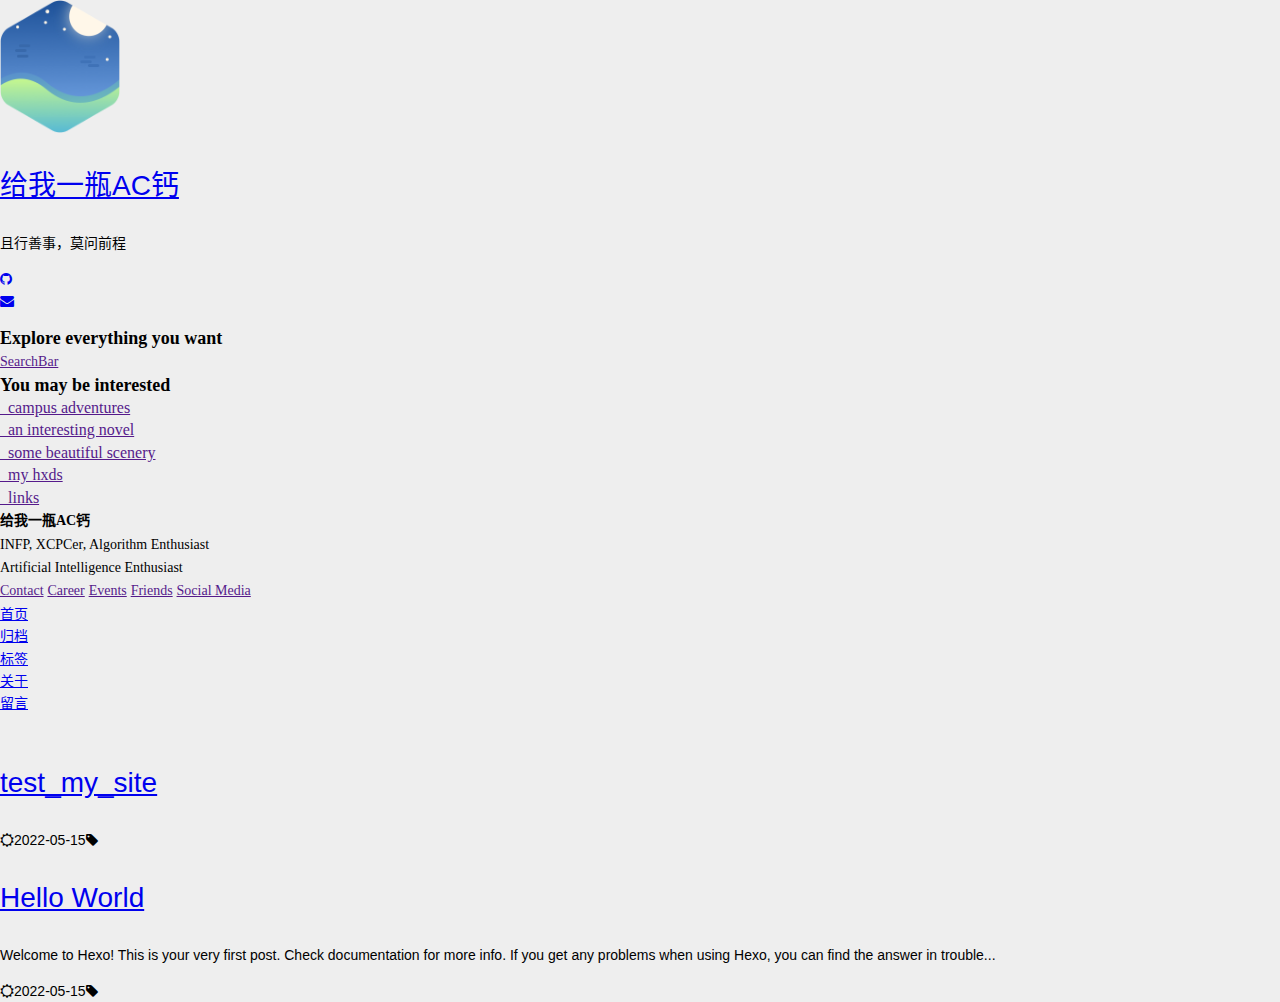
==== commit 7b9e3c65: "Site updated: 2022-09-16 18:19:32" ====
--- a/index.html
+++ b/index.html
@@ -1 +1 @@
-<!DOCTYPE html><html lang="zh-CN"><head><meta charset="utf-8"><meta name="X-UA-Compatible" content="IE=edge"><meta name="author" content="给我一瓶AC钙"><title>给我一瓶AC钙</title><meta name="description" content="且行善事，莫问前程"><meta name="keywords" content="Algorithm, Data Structure, AI, Machine Learning, Deep Learning, Daily Life"><meta content="width=device-width, initial-scale=1.0, maximum-scale=1.0, user-scalable=0" name="viewport"><meta content="yes" name="apple-mobile-web-app-capable"><meta content="black" name="apple-mobile-web-app-status-bar-style"><meta content="telephone=no" name="format-detection"><meta name="renderer" content="webkit"><link rel="stylesheet" href="/css/style.css"><link rel="stylesheet" href="/css/blog_basic.css"><link rel="stylesheet" href="/css/font-awesome.min.css"><link rel="alternate" type="application/atom+xml" title="ATOM 1.0" href="/atom.xml"><script src="/js/jquery.js"></script><meta name="generator" content="Hexo 5.4.2"></head><body><div class="sidebar animated fadeInDown"><div class="logo-title"><div class="title"><img src="/images/logo@2x.png" style="width:120px;"><h3 title=""><a href="/">给我一瓶AC钙</a></h3><div class="description"><p>且行善事，莫问前程</p></div></div></div><ul class="social-links"><li><a target="_blank" rel="noopener" href="https://github.com/KIKOcaoyue"><i class="fa fa-github"></i></a></li><li><a href="cncaoyue@qq.com"><i class="fa fa-envelope"></i></a></li></ul><div class="recommand"><div class="p"> <span style="color:#000000;font-family:arial;font-size:16px;font-weight:bold"> You may be interested</span></div><div class="by_farbox"><a href="" target="_blank" style="font-family:arial;">_campus adventures</a></div><div class="by_farbox"> <a href="" target="_blank" style="font-family:arial;">_an interesting novel</a></div><div class="by_farbox"><a href="" target="_blank" style="font-family:arial;">_some beautiful scenery</a></div><div class="by_farbox"> <a href="" target="_blank" style="font-family:arial;">_my hxds</a></div><div class="by_farbox"> <a href="" target="_blank" style="font-family:arial;">_links</a></div></div><div class="footer"><div class="p"> <span style="color:#000000;font-family:arial;font-size:14px"> 给我一瓶AC钙</span></div><div class="p"><span style="color:#000000;font-family:arial;">INFP, XCPCer, Algorithm Enthusiast</span></div><div class="p"><span style="color:#000000;font-family:arial;">Artificial Intelligence Enthusiast</span></div><div class="by_farbox"><a href="" target="_blank" style="text-decoration: underline;font-family:arial;">Contact</a><span> </span><a href="" target="_blank" style="text-decoration: underline;font-family:arial;">Career</a><span> </span><a href="" target="_blank" style="text-decoration: underline;font-family:arial;">Events</a><span> </span><a href="" target="_blank" style="text-decoration: underline;font-family:arial;">Friends</a><span> </span><a href="" target="_blank" style="text-decoration: underline;font-family:arial;">Social Media</a></div></div></div><div class="main"><div class="page-top animated fadeInDown"><div class="nav"><li><a class="current" href="/">首页</a></li><li><a href="/archives">归档</a></li><li><a href="/tags">标签</a></li><li><a href="/about">关于</a></li><li><a href="/guestbook">留言</a></li></div><div class="information"><div class="back_btn"><li><a class="fa fa-chevron-left" onclick="window.history.go(-1)" style="display:none;"> </a></li></div></div></div><div class="autopagerize_page_element"><div class="content"><div class="post animated fadeInDown"><div class="post-title"><h3><a href="/2022/05/15/test-my-site/">test_my_site</a></h3></div><div class="post-content"><p></p></div><div class="post-footer"><div class="meta"><div class="info"><i class="fa fa-sun-o"></i><span class="date">2022-05-15</span><i class="fa fa-tag"></i><span class="leancloud_visitors"></span></div></div></div></div><div class="post animated fadeInDown"><div class="post-title"><h3><a href="/2022/05/15/hello-world/">Hello World</a></h3></div><div class="post-content"><p>Welcome to Hexo! This is your very first post. Check documentation for more info. If you get any problems when using Hexo, you can find the answer in trouble...</p></div><div class="post-footer"><div class="meta"><div class="info"><i class="fa fa-sun-o"></i><span class="date">2022-05-15</span><i class="fa fa-tag"></i><span class="leancloud_visitors"></span></div></div></div></div><div class="pagination"><ul class="clearfix"></ul></div></div></div></div><script src="/js/jquery-migrate-1.2.1.min.js"></script><script src="/js/jquery.appear.js"></script><script src="/js/add-bookmark.js"></script><script src="/js/baidu-tongji.js"></script></body></html>+<!DOCTYPE html><html lang="zh-CN"><head><meta charset="utf-8"><meta name="X-UA-Compatible" content="IE=edge"><meta name="author" content="给我一瓶AC钙"><title>给我一瓶AC钙</title><meta name="description" content="且行善事，莫问前程"><meta name="keywords" content="Algorithm, Data Structure, AI, Machine Learning, Deep Learning, Daily Life"><meta content="width=device-width, initial-scale=1.0, maximum-scale=1.0, user-scalable=0" name="viewport"><meta content="yes" name="apple-mobile-web-app-capable"><meta content="black" name="apple-mobile-web-app-status-bar-style"><meta content="telephone=no" name="format-detection"><meta name="renderer" content="webkit"><link rel="stylesheet" href="/css/style.css"><link rel="stylesheet" href="/css/blog_basic.css"><link rel="stylesheet" href="/css/font-awesome.min.css"><link rel="alternate" type="application/atom+xml" title="ATOM 1.0" href="/atom.xml"><script src="/js/jquery.js"></script><meta name="generator" content="Hexo 5.4.2"></head><body><div class="sidebar animated fadeInDown"><div class="logo-title"><div class="title"><img src="/images/logo@2x.png" style="width:120px;"><h3 title=""><a href="/">给我一瓶AC钙</a></h3><div class="description"><p>且行善事，莫问前程</p></div></div></div><ul class="social-links"><li><a target="_blank" rel="noopener" href="https://github.com/KIKOcaoyue"><i class="fa fa-github"></i></a></li><li><a href="cncaoyue@qq.com"><i class="fa fa-envelope"></i></a></li></ul><div class="searchbar"><div class="p"> <span style="color:#000000;font-family:inconsolata;font-size:18px;font-weight:bold"> Explore everything you want</span></div><div class="by_farbox"><a href="" target="_blank" style="font-family:inconsolata;">SearchBar</a></div></div><div class="recommand"><div class="p"> <span style="color:#000000;font-family:inconsolata;font-size:18px;font-weight:bold"> You may be interested</span></div><div class="by_farbox"><a href="" target="_blank" style="font-family:inconsolata;font-size:16px">_campus adventures</a></div><div class="by_farbox"> <a href="" target="_blank" style="font-family:inconsolata;font-size:16px">_an interesting novel</a></div><div class="by_farbox"><a href="" target="_blank" style="font-family:inconsolata;font-size:16px">_some beautiful scenery</a></div><div class="by_farbox"> <a href="" target="_blank" style="font-family:inconsolata;font-size:16px">_my hxds</a></div><div class="by_farbox"> <a href="" target="_blank" style="font-family:inconsolata;font-size:16px">_links</a></div></div><div class="footer"><div class="p"> <span style="color:#000000;font-family:inconsolata;font-size:14px;font-weight:bold"> 给我一瓶AC钙</span></div><div class="p"><span style="color:#000000;font-family:inconsolata;font-size:14px">INFP, XCPCer, Algorithm Enthusiast</span></div><div class="p"><span style="color:#000000;font-family:inconsolata;font-size:14px">Artificial Intelligence Enthusiast</span></div><div class="by_farbox"><a href="" target="_blank" style="text-decoration: underline;font-family:inconsolata;font-size:14px">Contact</a><span> </span><a href="" target="_blank" style="text-decoration: underline;font-family:inconsolata;font-size:14px">Career</a><span> </span><a href="" target="_blank" style="text-decoration: underline;font-family:inconsolata;font-size:14px">Events</a><span> </span><a href="" target="_blank" style="text-decoration: underline;font-family:inconsolata;font-size:14px">Friends</a><span> </span><a href="" target="_blank" style="text-decoration: underline;font-family:inconsolata;font-size:14px">Social Media</a></div></div></div><div class="main"><div class="page-top animated fadeInDown"><div class="nav"><li><a class="current" href="/">首页</a></li><li><a href="/archives">归档</a></li><li><a href="/tags">标签</a></li><li><a href="/about">关于</a></li><li><a href="/guestbook">留言</a></li></div><div class="information"><div class="back_btn"><li><a class="fa fa-chevron-left" onclick="window.history.go(-1)" style="display:none;"> </a></li></div></div></div><div class="autopagerize_page_element"><div class="content"><div class="post animated fadeInDown"><div class="post-title"><h3><a href="/2022/05/15/test-my-site/">test_my_site</a></h3></div><div class="post-content"><p></p></div><div class="post-footer"><div class="meta"><div class="info"><i class="fa fa-sun-o"></i><span class="date">2022-05-15</span><i class="fa fa-tag"></i><span class="leancloud_visitors"></span></div></div></div></div><div class="post animated fadeInDown"><div class="post-title"><h3><a href="/2022/05/15/hello-world/">Hello World</a></h3></div><div class="post-content"><p>Welcome to Hexo! This is your very first post. Check documentation for more info. If you get any problems when using Hexo, you can find the answer in trouble...</p></div><div class="post-footer"><div class="meta"><div class="info"><i class="fa fa-sun-o"></i><span class="date">2022-05-15</span><i class="fa fa-tag"></i><span class="leancloud_visitors"></span></div></div></div></div><div class="pagination"><ul class="clearfix"></ul></div></div></div></div><script src="/js/jquery-migrate-1.2.1.min.js"></script><script src="/js/jquery.appear.js"></script><script src="/js/add-bookmark.js"></script><script src="/js/baidu-tongji.js"></script></body></html>--- a/css/style.css
+++ b/css/style.css
@@ -1,736 +1,1374 @@
-@charset "UTF-8";
-html {
-  background-color: #fff;
-  -webkit-font-smoothing: antialiased;
-}
-
 body {
-  color: rgba(0, 0, 0, 0.5);
-  font-family: 'PingHei', 'PingFang SC', Helvetica Neue, 'Work Sans', 'Hiragino Sans GB', 'Microsoft YaHei', SimSun, sans-serif;
-  font-size: 15px;
   width: 100%;
-  margin: 0 auto 30px auto;
-  background-color: #fff;
-}
-
-p {
-  line-height: 1.9em;
-  font-weight: 400;
-  font-size: 15px;
-}
-
-a {
-  text-decoration: none;
-}
-
-a:link, a:visited {
-  opacity: 1;
-  -webkit-transition: all .15s linear;
-  -moz-transition: all .15s linear;
-  -o-transition: all .15s linear;
-  -ms-transition: all .15s linear;
-  transition: all .15s linear;
-  color: #424242;
-}
-
-a:hover, a:active {
-  color: #4786D6;
-}
-
-/*basic styles ends*/
-/*animation starts*/
-.animated {
-  -webkit-animation-fill-mode: both;
-  -moz-animation-fill-mode: both;
-  -ms-animation-fill-mode: both;
-  -o-animation-fill-mode: both;
-  animation-fill-mode: both;
-  -webkit-animation-duration: 1s;
-  -moz-animation-duration: 1s;
-  -ms-animation-duration: 1s;
-  -o-animation-duration: 1s;
-  animation-duration: 1s;
-}
-
-.animated.hinge {
-  -webkit-animation-duration: 1s;
-  -moz-animation-duration: 1s;
-  -ms-animation-duration: 1s;
-  -o-animation-duration: 1s;
-  animation-duration: 1s;
-}
-
-@-webkit-keyframes fadeInDown {
-  0% {
-    opacity: 0;
-    -webkit-transform: translateY(-20px);
-  }
-  100% {
-    opacity: 1;
-    -webkit-transform: translateY(0);
-  }
-}
-@-moz-keyframes fadeInDown {
-  0% {
-    opacity: 0;
-    -moz-transform: translateY(-20px);
-  }
-  100% {
-    opacity: 1;
-    -moz-transform: translateY(0);
-  }
-}
-@-o-keyframes fadeInDown {
-  0% {
-    opacity: 0;
-    -o-transform: translateY(-20px);
-  }
-  100% {
-    opacity: 1;
-    -o-transform: translateY(0);
-  }
-}
-@keyframes fadeInDown {
-  0% {
-    opacity: 0;
-    transform: translateY(-20px);
-  }
-  100% {
-    opacity: 1;
-    transform: translateY(0);
-  }
-}
-.fadeInDown {
-  -webkit-animation-name: fadeInDown;
-  -moz-animation-name: fadeInDown;
-  -o-animation-name: fadeInDown;
-  animation-name: fadeInDown;
-}
-
-/*animation ends*/
-.content {
-  height: auto;
+}
+body:before,
+body:after {
+  content: "";
+  display: table;
+}
+body:after {
+  clear: both;
+}
+html,
+body,
+div,
+span,
+applet,
+object,
+iframe,
+h1,
+h2,
+h3,
+h4,
+h5,
+h6,
+p,
+blockquote,
+pre,
+a,
+abbr,
+acronym,
+address,
+big,
+cite,
+code,
+del,
+dfn,
+em,
+img,
+ins,
+kbd,
+q,
+s,
+samp,
+small,
+strike,
+strong,
+sub,
+sup,
+tt,
+var,
+dl,
+dt,
+dd,
+ol,
+ul,
+li,
+fieldset,
+form,
+label,
+legend,
+table,
+caption,
+tbody,
+tfoot,
+thead,
+tr,
+th,
+td {
+  margin: 0;
+  padding: 0;
+  border: 0;
+  outline: 0;
+  font-weight: inherit;
+  font-style: inherit;
+  font-family: inherit;
+  font-size: 100%;
+  vertical-align: baseline;
+}
+body {
+  line-height: 1;
+  color: #000;
+  background: #fff;
+}
+ol,
+ul {
+  list-style: none;
+}
+table {
+  border-collapse: separate;
+  border-spacing: 0;
+  vertical-align: middle;
+}
+caption,
+th,
+td {
+  text-align: left;
+  font-weight: normal;
+  vertical-align: middle;
+}
+a img {
+  border: none;
+}
+input,
+button {
+  margin: 0;
+  padding: 0;
+}
+input::-moz-focus-inner,
+button::-moz-focus-inner {
+  border: 0;
+  padding: 0;
+}
+@font-face {
+  font-family: FontAwesome;
+  font-style: normal;
+  font-weight: normal;
+  src: url("fonts/fontawesome-webfont.eot?v=#4.0.3");
+  src: url("fonts/fontawesome-webfont.eot?#iefix&v=#4.0.3") format("embedded-opentype"), url("fonts/fontawesome-webfont.woff?v=#4.0.3") format("woff"), url("fonts/fontawesome-webfont.ttf?v=#4.0.3") format("truetype"), url("fonts/fontawesome-webfont.svg#fontawesomeregular?v=#4.0.3") format("svg");
+}
+html,
+body,
+#container {
+  height: 100%;
+}
+body {
+  background: #eee;
+  font: 14px -apple-system, BlinkMacSystemFont, "Segoe UI", "Roboto", "Oxygen", "Ubuntu", "Cantarell", "Fira Sans", "Droid Sans", "Helvetica Neue", sans-serif;
+  -webkit-text-size-adjust: 100%;
+}
+.outer {
+  max-width: 1220px;
+  margin: 0 auto;
+  padding: 0 20px;
+}
+.outer:before,
+.outer:after {
+  content: "";
+  display: table;
+}
+.outer:after {
+  clear: both;
+}
+.inner {
+  display: inline;
+  float: left;
+  width: 98.33333333333333%;
+  margin: 0 0.833333333333333%;
+}
+.left,
+.alignleft {
+  float: left;
+}
+.right,
+.alignright {
   float: right;
-  width: 75%;
-  margin-top: 60px;
-}
-
-.page-top {
-  width: 75%;
-  position: fixed;
-  right: 0;
-  z-index: 3;
-  background-color: #fff;
-  height: 60px;
-  border-bottom: 1px solid #f2f2f2;
-}
-.page-top .nav {
-  list-style: none;
-  padding: 18px 30px;
-  float: left;
-  font-size: 14px;
-}
-.page-top .nav li {
+}
+.clear {
+  clear: both;
+}
+#container {
   position: relative;
-  display: initial;
-  padding-right: 20px;
-}
-.page-top .nav a {
-  color: #5A5A5A;
-}
-.page-top .nav a:hover {
-  color: #4786D6;
-}
-.page-top .nav a.current {
-  color: #5A5A5A;
-  padding-bottom: 22px;
-  border-bottom: 1px solid #5A5A5A;
-}
-.page-top .information {
-  float: right;
-  padding-top: 12px;
-  padding-right: 20px;
-}
-.page-top .information .avatar {
-  float: right;
-}
-.page-top .information .avatar img {
-  width: 32px;
-  height: 32px;
-  border-radius: 300px;
-}
-.page-top .information .back_btn {
-  float: left;
-  padding-top: 5px;
-  margin-right: -10px;
-}
-.page-top .information .back_btn li {
-  display: initial;
-  padding-right: 40px;
-}
-
-.sidebar {
-  width: 24%;
-  -webkit-background-size: cover;
-  background-size: cover;
-  background-color: #fff;
+}
+.mobile-nav-on {
+  overflow: hidden;
+}
+#wrap {
   height: 100%;
-  transition: 0.8s;
+  width: 100%;
+  position: absolute;
   top: 0;
   left: 0;
-  position: fixed;
-  z-index: 4;
-  border-right: 1px solid #f2f2f2;
-}
-.sidebar .logo-title {
+  -webkit-transition: 0.2s ease-out;
+  -moz-transition: 0.2s ease-out;
+  -ms-transition: 0.2s ease-out;
+  transition: 0.2s ease-out;
+  z-index: 1;
+  background: #eee;
+}
+.mobile-nav-on #wrap {
+  left: 280px;
+}
+@media screen and (min-width: 768px) {
+  #main {
+    display: inline;
+    float: left;
+    width: 73.33333333333333%;
+    margin: 0 0.833333333333333%;
+  }
+}
+.article-date,
+.article-category-link,
+.archive-year,
+.widget-title {
+  text-decoration: none;
+  text-transform: uppercase;
+  letter-spacing: 2px;
+  color: #999;
+  margin-bottom: 1em;
+  margin-left: 5px;
+  line-height: 1em;
+  text-shadow: 0 1px #fff;
+  font-weight: bold;
+}
+.article-inner,
+.archive-article-inner {
+  background: #fff;
+  -webkit-box-shadow: 1px 2px 3px #ddd;
+  box-shadow: 1px 2px 3px #ddd;
+  border: 1px solid #ddd;
+  border-radius: 3px;
+}
+.article-entry h1,
+.widget h1 {
+  font-size: 2em;
+}
+.article-entry h2,
+.widget h2 {
+  font-size: 1.5em;
+}
+.article-entry h3,
+.widget h3 {
+  font-size: 1.3em;
+}
+.article-entry h4,
+.widget h4 {
+  font-size: 1.2em;
+}
+.article-entry h5,
+.widget h5 {
+  font-size: 1em;
+}
+.article-entry h6,
+.widget h6 {
+  font-size: 1em;
+  color: #999;
+}
+.article-entry hr,
+.widget hr {
+  border: 1px dashed #ddd;
+}
+.article-entry strong,
+.widget strong {
+  font-weight: bold;
+}
+.article-entry em,
+.widget em,
+.article-entry cite,
+.widget cite {
+  font-style: italic;
+}
+.article-entry sup,
+.widget sup,
+.article-entry sub,
+.widget sub {
+  font-size: 0.75em;
+  line-height: 0;
+  position: relative;
+  vertical-align: baseline;
+}
+.article-entry sup,
+.widget sup {
+  top: -0.5em;
+}
+.article-entry sub,
+.widget sub {
+  bottom: -0.2em;
+}
+.article-entry small,
+.widget small {
+  font-size: 0.85em;
+}
+.article-entry acronym,
+.widget acronym,
+.article-entry abbr,
+.widget abbr {
+  border-bottom: 1px dotted;
+}
+.article-entry ul,
+.widget ul,
+.article-entry ol,
+.widget ol,
+.article-entry dl,
+.widget dl {
+  margin: 0 20px;
+  line-height: 1.6em;
+}
+.article-entry ul ul,
+.widget ul ul,
+.article-entry ol ul,
+.widget ol ul,
+.article-entry ul ol,
+.widget ul ol,
+.article-entry ol ol,
+.widget ol ol {
+  margin-top: 0;
+  margin-bottom: 0;
+}
+.article-entry ul,
+.widget ul {
+  list-style: disc;
+}
+.article-entry ol,
+.widget ol {
+  list-style: decimal;
+}
+.article-entry dt,
+.widget dt {
+  font-weight: bold;
+}
+#header {
+  height: 300px;
+  position: relative;
+  border-bottom: 1px solid #ddd;
+}
+#header:before,
+#header:after {
+  content: "";
+  position: absolute;
+  left: 0;
+  right: 0;
+  height: 40px;
+}
+#header:before {
+  top: 0;
+  background: -webkit-linear-gradient(rgba(0,0,0,0.2), transparent);
+  background: -moz-linear-gradient(rgba(0,0,0,0.2), transparent);
+  background: -ms-linear-gradient(rgba(0,0,0,0.2), transparent);
+  background: linear-gradient(rgba(0,0,0,0.2), transparent);
+}
+#header:after {
+  bottom: 0;
+  background: -webkit-linear-gradient(transparent, rgba(0,0,0,0.2));
+  background: -moz-linear-gradient(transparent, rgba(0,0,0,0.2));
+  background: -ms-linear-gradient(transparent, rgba(0,0,0,0.2));
+  background: linear-gradient(transparent, rgba(0,0,0,0.2));
+}
+#header-outer {
+  height: 100%;
+  position: relative;
+}
+#header-inner {
+  position: relative;
+  overflow: hidden;
+}
+#banner {
+  position: absolute;
+  top: 0;
+  left: 0;
+  width: 100%;
+  height: 100%;
+  background: url("images/banner.jpg") center #000;
+  -webkit-background-size: cover;
+  -moz-background-size: cover;
+  background-size: cover;
+  z-index: -1;
+}
+#header-title {
   text-align: center;
-  padding-top: 120px;
-}
-.sidebar .logo-title .description {
+  height: 40px;
+  position: absolute;
+  top: 50%;
+  left: 0;
+  margin-top: -20px;
+}
+#logo,
+#subtitle {
+  text-decoration: none;
+  color: #fff;
+  font-weight: 300;
+  text-shadow: 0 1px 4px rgba(0,0,0,0.3);
+}
+#logo {
+  font-size: 40px;
+  line-height: 40px;
+  letter-spacing: 2px;
+}
+#subtitle {
+  font-size: 16px;
+  line-height: 16px;
+  letter-spacing: 1px;
+}
+#subtitle-wrap {
+  margin-top: 16px;
+}
+#main-nav {
+  float: left;
+  margin-left: -15px;
+}
+.nav-icon,
+.main-nav-link {
+  float: left;
+  color: #fff;
+  opacity: 0.6;
+  text-decoration: none;
+  text-shadow: 0 1px rgba(0,0,0,0.2);
+  -webkit-transition: opacity 0.2s;
+  -moz-transition: opacity 0.2s;
+  -ms-transition: opacity 0.2s;
+  transition: opacity 0.2s;
+  display: block;
+  padding: 20px 15px;
+}
+.nav-icon:hover,
+.main-nav-link:hover {
+  opacity: 1;
+}
+.nav-icon {
+  font-family: FontAwesome;
+  text-align: center;
   font-size: 14px;
-  color: #565654;
-}
-.sidebar .logo-title .logo {
+  width: 14px;
+  height: 14px;
+  padding: 20px 15px;
+  position: relative;
+  cursor: pointer;
+}
+.main-nav-link {
+  font-weight: 300;
+  letter-spacing: 1px;
+}
+@media screen and (max-width: 479px) {
+  .main-nav-link {
+    display: none;
+  }
+}
+#main-nav-toggle {
+  display: none;
+}
+#main-nav-toggle:before {
+  content: "\f0c9";
+}
+@media screen and (max-width: 479px) {
+  #main-nav-toggle {
+    display: block;
+  }
+}
+#sub-nav {
+  float: right;
+  margin-right: -15px;
+}
+#nav-rss-link:before {
+  content: "\f09e";
+}
+#nav-search-btn:before {
+  content: "\f002";
+}
+#search-form-wrap {
+  position: absolute;
+  top: 15px;
+  width: 150px;
+  height: 30px;
+  right: -150px;
+  opacity: 0;
+  -webkit-transition: 0.2s ease-out;
+  -moz-transition: 0.2s ease-out;
+  -ms-transition: 0.2s ease-out;
+  transition: 0.2s ease-out;
+}
+#search-form-wrap.on {
+  opacity: 1;
+  right: 0;
+}
+@media screen and (max-width: 479px) {
+  #search-form-wrap {
+    width: 100%;
+    right: -100%;
+  }
+}
+.search-form {
+  position: absolute;
+  top: 0;
+  left: 0;
+  right: 0;
+  background: #fff;
+  padding: 5px 15px;
+  border-radius: 15px;
+  -webkit-box-shadow: 0 0 10px rgba(0,0,0,0.3);
+  box-shadow: 0 0 10px rgba(0,0,0,0.3);
+}
+.search-form-input {
+  border: none;
+  background: none;
+  color: #555;
+  width: 100%;
+  font: 13px -apple-system, BlinkMacSystemFont, "Segoe UI", "Roboto", "Oxygen", "Ubuntu", "Cantarell", "Fira Sans", "Droid Sans", "Helvetica Neue", sans-serif;
+  outline: none;
+}
+.search-form-input::-webkit-search-results-decoration,
+.search-form-input::-webkit-search-cancel-button {
+  -webkit-appearance: none;
+}
+.search-form-submit {
+  position: absolute;
+  top: 50%;
+  right: 10px;
+  margin-top: -7px;
+  font: 13px FontAwesome;
+  border: none;
+  background: none;
+  color: #bbb;
+  cursor: pointer;
+}
+.search-form-submit:hover,
+.search-form-submit:focus {
+  color: #777;
+}
+.article {
+  margin: 50px 0;
+}
+.article-inner {
+  overflow: hidden;
+}
+.article-meta:before,
+.article-meta:after {
+  content: "";
+  display: table;
+}
+.article-meta:after {
+  clear: both;
+}
+.article-date {
+  float: left;
+}
+.article-category {
+  float: left;
+  line-height: 1em;
+  color: #ccc;
+  text-shadow: 0 1px #fff;
+  margin-left: 8px;
+}
+.article-category:before {
+  content: "\2022";
+}
+.article-category-link {
+  margin: 0 12px 1em;
+}
+.article-header {
+  padding: 20px 20px 0;
+}
+.article-title {
+  text-decoration: none;
+  font-size: 2em;
+  font-weight: bold;
+  color: #555;
+  line-height: 1.1em;
+  -webkit-transition: color 0.2s;
+  -moz-transition: color 0.2s;
+  -ms-transition: color 0.2s;
+  transition: color 0.2s;
+}
+a.article-title:hover {
+  color: #258fb8;
+}
+.article-entry {
+  color: #555;
+  padding: 0 20px;
+}
+.article-entry:before,
+.article-entry:after {
+  content: "";
+  display: table;
+}
+.article-entry:after {
+  clear: both;
+}
+.article-entry p,
+.article-entry table {
+  line-height: 1.6em;
+  margin: 1.6em 0;
+}
+.article-entry h1,
+.article-entry h2,
+.article-entry h3,
+.article-entry h4,
+.article-entry h5,
+.article-entry h6 {
+  font-weight: bold;
+}
+.article-entry h1,
+.article-entry h2,
+.article-entry h3,
+.article-entry h4,
+.article-entry h5,
+.article-entry h6 {
+  line-height: 1.1em;
+  margin: 1.1em 0;
+}
+.article-entry a {
+  color: #258fb8;
+  text-decoration: none;
+}
+.article-entry a:hover {
+  text-decoration: underline;
+}
+.article-entry ul,
+.article-entry ol,
+.article-entry dl {
+  margin-top: 1.6em;
+  margin-bottom: 1.6em;
+}
+.article-entry img,
+.article-entry video {
+  max-width: 100%;
+  height: auto;
+  display: block;
+  margin: auto;
+}
+.article-entry iframe {
+  border: none;
+}
+.article-entry table {
+  width: 100%;
+  border-collapse: collapse;
+  border-spacing: 0;
+}
+.article-entry th {
+  font-weight: bold;
+  border-bottom: 3px solid #ddd;
+  padding-bottom: 0.5em;
+}
+.article-entry td {
+  border-bottom: 1px solid #ddd;
+  padding: 10px 0;
+}
+.article-entry blockquote {
+  font-family: Georgia, "Times New Roman", serif;
+  font-size: 1.4em;
+  margin: 1.6em 20px;
+  text-align: center;
+}
+.article-entry blockquote footer {
+  font-size: 14px;
+  margin: 1.6em 0;
+  font-family: -apple-system, BlinkMacSystemFont, "Segoe UI", "Roboto", "Oxygen", "Ubuntu", "Cantarell", "Fira Sans", "Droid Sans", "Helvetica Neue", sans-serif;
+}
+.article-entry blockquote footer cite:before {
+  content: "—";
+  padding: 0 0.5em;
+}
+.article-entry .pullquote {
+  text-align: left;
+  width: 45%;
+  margin: 0;
+}
+.article-entry .pullquote.left {
+  margin-left: 0.5em;
+  margin-right: 1em;
+}
+.article-entry .pullquote.right {
+  margin-right: 0.5em;
+  margin-left: 1em;
+}
+.article-entry .caption {
+  color: #999;
+  display: block;
+  font-size: 0.9em;
+  margin-top: 0.5em;
+  position: relative;
+  text-align: center;
+}
+.article-entry .video-container {
+  position: relative;
+  padding-top: 56.25%;
+  height: 0;
+  overflow: hidden;
+}
+.article-entry .video-container iframe,
+.article-entry .video-container object,
+.article-entry .video-container embed {
+  position: absolute;
+  top: 0;
+  left: 0;
+  width: 100%;
+  height: 100%;
+  margin-top: 0;
+}
+.article-more-link a {
+  display: inline-block;
+  line-height: 1em;
+  padding: 6px 15px;
+  border-radius: 15px;
+  background: #eee;
+  color: #999;
+  text-shadow: 0 1px #fff;
+  text-decoration: none;
+}
+.article-more-link a:hover {
+  background: #258fb8;
+  color: #fff;
+  text-decoration: none;
+  text-shadow: 0 1px #1e7293;
+}
+.article-footer {
+  font-size: 0.85em;
+  line-height: 1.6em;
+  border-top: 1px solid #ddd;
+  padding-top: 1.6em;
+  margin: 0 20px 20px;
+}
+.article-footer:before,
+.article-footer:after {
+  content: "";
+  display: table;
+}
+.article-footer:after {
+  clear: both;
+}
+.article-footer a {
+  color: #999;
+  text-decoration: none;
+}
+.article-footer a:hover {
+  color: #555;
+}
+.article-tag-list-item {
+  float: left;
+  margin-right: 10px;
+}
+.article-tag-list-link:before {
+  content: "#";
+}
+.article-comment-link {
+  float: right;
+}
+.article-comment-link:before {
+  content: "\f075";
+  font-family: FontAwesome;
+  padding-right: 8px;
+}
+.article-share-link {
+  cursor: pointer;
+  float: right;
+  margin-left: 20px;
+}
+.article-share-link:before {
+  content: "\f064";
+  font-family: FontAwesome;
+  padding-right: 6px;
+}
+#article-nav {
+  position: relative;
+}
+#article-nav:before,
+#article-nav:after {
+  content: "";
+  display: table;
+}
+#article-nav:after {
+  clear: both;
+}
+@media screen and (min-width: 768px) {
+  #article-nav {
+    margin: 50px 0;
+  }
+  #article-nav:before {
+    width: 8px;
+    height: 8px;
+    position: absolute;
+    top: 50%;
+    left: 50%;
+    margin-top: -4px;
+    margin-left: -4px;
+    content: "";
+    border-radius: 50%;
+    background: #ddd;
+    -webkit-box-shadow: 0 1px 2px #fff;
+    box-shadow: 0 1px 2px #fff;
+  }
+}
+.article-nav-link-wrap {
+  text-decoration: none;
+  text-shadow: 0 1px #fff;
+  color: #999;
+  -webkit-box-sizing: border-box;
+  -moz-box-sizing: border-box;
+  box-sizing: border-box;
+  margin-top: 50px;
+  text-align: center;
+  display: block;
+}
+.article-nav-link-wrap:hover {
+  color: #555;
+}
+@media screen and (min-width: 768px) {
+  .article-nav-link-wrap {
+    width: 50%;
+    margin-top: 0;
+  }
+}
+@media screen and (min-width: 768px) {
+  #article-nav-newer {
+    float: left;
+    text-align: right;
+    padding-right: 20px;
+  }
+}
+@media screen and (min-width: 768px) {
+  #article-nav-older {
+    float: right;
+    text-align: left;
+    padding-left: 20px;
+  }
+}
+.article-nav-caption {
+  text-transform: uppercase;
+  letter-spacing: 2px;
+  color: #ddd;
+  line-height: 1em;
+  font-weight: bold;
+}
+#article-nav-newer .article-nav-caption {
+  margin-right: -2px;
+}
+.article-nav-title {
+  font-size: 0.85em;
+  line-height: 1.6em;
+  margin-top: 0.5em;
+}
+.article-share-box {
+  position: absolute;
+  display: none;
+  background: #fff;
+  -webkit-box-shadow: 1px 2px 10px rgba(0,0,0,0.2);
+  box-shadow: 1px 2px 10px rgba(0,0,0,0.2);
+  border-radius: 3px;
+  margin-left: -145px;
+  overflow: hidden;
+  z-index: 1;
+}
+.article-share-box.on {
+  display: block;
+}
+.article-share-input {
+  width: 100%;
+  background: none;
+  -webkit-box-sizing: border-box;
+  -moz-box-sizing: border-box;
+  box-sizing: border-box;
+  font: 14px -apple-system, BlinkMacSystemFont, "Segoe UI", "Roboto", "Oxygen", "Ubuntu", "Cantarell", "Fira Sans", "Droid Sans", "Helvetica Neue", sans-serif;
+  padding: 0 15px;
+  color: #555;
+  outline: none;
+  border: 1px solid #ddd;
+  border-radius: 3px 3px 0 0;
+  height: 36px;
+  line-height: 36px;
+}
+.article-share-links {
+  background: #eee;
+}
+.article-share-links:before,
+.article-share-links:after {
+  content: "";
+  display: table;
+}
+.article-share-links:after {
+  clear: both;
+}
+.article-share-twitter,
+.article-share-facebook,
+.article-share-pinterest,
+.article-share-google {
+  width: 50px;
+  height: 36px;
+  display: block;
+  float: left;
+  position: relative;
+  color: #999;
+  text-shadow: 0 1px #fff;
+}
+.article-share-twitter:before,
+.article-share-facebook:before,
+.article-share-pinterest:before,
+.article-share-google:before {
+  font-size: 20px;
+  font-family: FontAwesome;
+  width: 20px;
+  height: 20px;
+  position: absolute;
+  top: 50%;
+  left: 50%;
+  margin-top: -10px;
+  margin-left: -10px;
+  text-align: center;
+}
+.article-share-twitter:hover,
+.article-share-facebook:hover,
+.article-share-pinterest:hover,
+.article-share-google:hover {
+  color: #fff;
+}
+.article-share-twitter:before {
+  content: "\f099";
+}
+.article-share-twitter:hover {
+  background: #00aced;
+  text-shadow: 0 1px #008abe;
+}
+.article-share-facebook:before {
+  content: "\f09a";
+}
+.article-share-facebook:hover {
+  background: #3b5998;
+  text-shadow: 0 1px #2f477a;
+}
+.article-share-pinterest:before {
+  content: "\f0d2";
+}
+.article-share-pinterest:hover {
+  background: #cb2027;
+  text-shadow: 0 1px #a21a1f;
+}
+.article-share-google:before {
+  content: "\f0d5";
+}
+.article-share-google:hover {
+  background: #dd4b39;
+  text-shadow: 0 1px #be3221;
+}
+.article-gallery {
+  background: #000;
+  position: relative;
+}
+.article-gallery-photos {
+  position: relative;
+  overflow: hidden;
+}
+.article-gallery-img {
+  display: none;
+  max-width: 100%;
+}
+.article-gallery-img:first-child {
+  display: block;
+}
+.article-gallery-img.loaded {
+  position: absolute;
+  display: block;
+}
+.article-gallery-img img {
+  display: block;
+  max-width: 100%;
   margin: 0 auto;
 }
-.sidebar .logo-title .title h3 {
-  font-size: 2rem;
+#comments {
+  background: #fff;
+  -webkit-box-shadow: 1px 2px 3px #ddd;
+  box-shadow: 1px 2px 3px #ddd;
+  padding: 20px;
+  border: 1px solid #ddd;
+  border-radius: 3px;
+  margin: 50px 0;
+}
+#comments a {
+  color: #258fb8;
+}
+.archives-wrap {
+  margin: 50px 0;
+}
+.archives:before,
+.archives:after {
+  content: "";
+  display: table;
+}
+.archives:after {
+  clear: both;
+}
+.archive-year-wrap {
+  margin-bottom: 1em;
+}
+.archives {
+  -webkit-column-gap: 10px;
+  -moz-column-gap: 10px;
+  column-gap: 10px;
+}
+@media screen and (min-width: 480px) and (max-width: 767px) {
+  .archives {
+    -webkit-column-count: 2;
+    -moz-column-count: 2;
+    column-count: 2;
+  }
+}
+@media screen and (min-width: 768px) {
+  .archives {
+    -webkit-column-count: 3;
+    -moz-column-count: 3;
+    column-count: 3;
+  }
+}
+.archive-article {
+  -webkit-column-break-inside: avoid;
+  page-break-inside: avoid;
+  overflow: hidden;
+  break-inside: avoid-column;
+}
+.archive-article-inner {
+  padding: 10px;
+  margin-bottom: 15px;
+}
+.archive-article-title {
+  text-decoration: none;
   font-weight: bold;
-  letter-spacing: 1px;
+  color: #555;
+  -webkit-transition: color 0.2s;
+  -moz-transition: color 0.2s;
+  -ms-transition: color 0.2s;
+  transition: color 0.2s;
+  line-height: 1.6em;
+}
+.archive-article-title:hover {
+  color: #258fb8;
+}
+.archive-article-footer {
+  margin-top: 1em;
+}
+.archive-article-date {
+  color: #999;
+  text-decoration: none;
+  font-size: 0.85em;
+  line-height: 1em;
+  margin-bottom: 0.5em;
+  display: block;
+}
+#page-nav {
+  margin: 50px auto;
+  background: #fff;
+  -webkit-box-shadow: 1px 2px 3px #ddd;
+  box-shadow: 1px 2px 3px #ddd;
+  border: 1px solid #ddd;
+  border-radius: 3px;
+  text-align: center;
+  color: #999;
+  overflow: hidden;
+}
+#page-nav:before,
+#page-nav:after {
+  content: "";
+  display: table;
+}
+#page-nav:after {
+  clear: both;
+}
+#page-nav a,
+#page-nav span {
+  padding: 10px 20px;
   line-height: 1;
-  margin: 0;
-}
-.sidebar .logo-title .title a {
+  height: 2ex;
+}
+#page-nav a {
+  color: #999;
   text-decoration: none;
-  color: #464646;
-  font-size: 2rem;
+}
+#page-nav a:hover {
+  background: #999;
+  color: #fff;
+}
+#page-nav .prev {
+  float: left;
+}
+#page-nav .next {
+  float: right;
+}
+#page-nav .page-number {
+  display: inline-block;
+}
+@media screen and (max-width: 479px) {
+  #page-nav .page-number {
+    display: none;
+  }
+}
+#page-nav .current {
+  color: #555;
   font-weight: bold;
 }
-.sidebar .social-links {
-  list-style: none;
-  padding:0;
-  font-size: 20px;
-  text-align: center;
-}
-.sidebar .social-links i {
-  margin-right: 3px;
-}
-.sidebar .social-links li {
-  display: inline;
-  padding: 0 4px;
-  line-height: 0;
-}
-.sidebar .social-links a {
-  color: #565654;
-}
-.sidebar .social-links a:hover {
-  color: #4786D6;
-}
-
-.post {
-  background-color: #FFF;
-  margin-top: 30px;
-}
-.post .post-title h1 {
-  /*text-transform: uppercase;*/
-  font-size: 30px;
-  letter-spacing: 1px;
-  line-height: 1;
-}
-.post .post-title h2 {
-  /*text-transform: uppercase;*/
-  letter-spacing: 1px;
-  font-size: 28px;
-  line-height: 1;
-  font-weight: 600;
-  color: #5f5f5f;
-}
-.post .post-title h3 {
-  /*text-transform: uppercase;*/
-  letter-spacing: 1px;
-  line-height: 1;
-  font-weight: 600;
-  color: #464646;
-  font-size: 22px;
-  margin: 0;
-}
-.post .post-title a {
+#page-nav .space {
+  color: #ddd;
+}
+#footer {
+  background: #262a30;
+  padding: 50px 0;
+  border-top: 1px solid #ddd;
+  color: #999;
+}
+#footer a {
+  color: #258fb8;
   text-decoration: none;
-  letter-spacing: 1px;
-  color: #5f5f5f;
-}
-.post .post-title a:hover {
+}
+#footer a:hover {
   text-decoration: underline;
 }
-.post .post-content a {
-  text-decoration: none;
-  letter-spacing: 1px;
-  color: #4786D6;
-}
-.post .post-content a:hover {
-  color: #2F69B3;
-}
-
-.post .post-content h1 {
-  color: #5F5F5F;
-  font-size: 20px;
-  font-weight: 600;
-}
-.post .post-content h2 {
-  color: #5F5F5F;
-  font-size: 19px;
-}
-.post .post-content h3 {
-  color: #5F5F5F;
-  font-size: 18px;
-  font-weight: 600;
-}
-.post .post-content h4 {
-  color: #5F5F5F;
-  font-size: 17px;
-}
-.post .post-content h5 {
-  color: #5F5F5F;
-  font-size: 16px;
-  font-weight: 600;
-}
-.post .post-content h6 {
-  color: #5F5F5F;
-  font-size: 15px;
-}
-
-.post .post-footer {
-  padding: 0 0 30px 0;
-  border-bottom: 1px solid #f2f2f2;
-}
-.post .post-footer .meta {
-  max-width: 100%;
-  height: 25px;
-  color: #bbbbbb;
-}
-.post .post-footer .meta .info {
-  float: left;
-  font-size: 12px;
-}
-.post .post-footer .meta .info .date {
-  margin-right: 10px;
-}
-.post .post-footer .meta a {
-  text-decoration: none;
-  color: #bbbbbb;
-  padding-right: 10px;
-}
-.post .post-footer .meta a:hover {
-  color: #4786D6;
-}
-.post .post-footer .meta i {
-  margin-right: 6px;
-}
-.post .post-footer .tags {
-  padding-bottom: 15px;
-  font-size: 13px;
-}
-.post .post-footer .tags ul {
-  list-style-type: none;
-  display: inline;
+#footer-info {
+  line-height: 1.6em;
+  font-size: 0.85em;
+}
+.article-entry pre,
+.article-entry .highlight {
+  background: #2d2d2d;
+  margin: 0 -20px;
+  padding: 15px 20px;
+  border-style: solid;
+  border-color: #ddd;
+  border-width: 1px 0;
+  overflow: auto;
+  color: #ccc;
+  line-height: 22.400000000000002px;
+}
+.article-entry .highlight .gutter pre,
+.article-entry .gist .gist-file .gist-data .line-numbers {
+  color: #666;
+  font-size: 0.85em;
+}
+.article-entry pre,
+.article-entry code {
+  font-family: "Source Code Pro", Consolas, Monaco, Menlo, Consolas, monospace;
+}
+.article-entry code {
+  background: #eee;
+  text-shadow: 0 1px #fff;
+  padding: 0 0.3em;
+}
+.article-entry pre code {
+  background: none;
+  text-shadow: none;
+  padding: 0;
+}
+.article-entry .highlight pre {
+  border: none;
   margin: 0;
   padding: 0;
 }
-.post .post-footer .tags ul li {
-  list-style-type: none;
+.article-entry .highlight table {
   margin: 0;
-  padding-right: 5px;
-  display: inline;
-}
-.post .post-footer .tags a {
+  width: auto;
+}
+.article-entry .highlight td {
+  border: none;
+  padding: 0;
+}
+.article-entry .highlight figcaption {
+  font-size: 0.85em;
+  color: #999;
+  line-height: 1em;
+  margin-bottom: 1em;
+}
+.article-entry .highlight figcaption:before,
+.article-entry .highlight figcaption:after {
+  content: "";
+  display: table;
+}
+.article-entry .highlight figcaption:after {
+  clear: both;
+}
+.article-entry .highlight figcaption a {
+  float: right;
+}
+.article-entry .highlight .gutter pre {
+  text-align: right;
+  padding-right: 20px;
+}
+.article-entry .highlight .line {
+  height: 22.400000000000002px;
+}
+.article-entry .highlight .line.marked {
+  background: #515151;
+}
+.article-entry .gist {
+  margin: 0 -20px;
+  border-style: solid;
+  border-color: #ddd;
+  border-width: 1px 0;
+  background: #2d2d2d;
+  padding: 15px 20px 15px 0;
+}
+.article-entry .gist .gist-file {
+  border: none;
+  font-family: "Source Code Pro", Consolas, Monaco, Menlo, Consolas, monospace;
+  margin: 0;
+}
+.article-entry .gist .gist-file .gist-data {
+  background: none;
+  border: none;
+}
+.article-entry .gist .gist-file .gist-data .line-numbers {
+  background: none;
+  border: none;
+  padding: 0 20px 0 0;
+}
+.article-entry .gist .gist-file .gist-data .line-data {
+  padding: 0 !important;
+}
+.article-entry .gist .gist-file .highlight {
+  margin: 0;
+  padding: 0;
+  border: none;
+}
+.article-entry .gist .gist-file .gist-meta {
+  background: #2d2d2d;
+  color: #999;
+  font: 0.85em -apple-system, BlinkMacSystemFont, "Segoe UI", "Roboto", "Oxygen", "Ubuntu", "Cantarell", "Fira Sans", "Droid Sans", "Helvetica Neue", sans-serif;
+  text-shadow: 0 0;
+  padding: 0;
+  margin-top: 1em;
+  margin-left: 20px;
+}
+.article-entry .gist .gist-file .gist-meta a {
+  color: #258fb8;
+  font-weight: normal;
+}
+.article-entry .gist .gist-file .gist-meta a:hover {
+  text-decoration: underline;
+}
+pre .comment,
+pre .title {
+  color: #999;
+}
+pre .variable,
+pre .attribute,
+pre .tag,
+pre .regexp,
+pre .ruby .constant,
+pre .xml .tag .title,
+pre .xml .pi,
+pre .xml .doctype,
+pre .html .doctype,
+pre .css .id,
+pre .css .class,
+pre .css .pseudo {
+  color: #f2777a;
+}
+pre .number,
+pre .preprocessor,
+pre .built_in,
+pre .literal,
+pre .params,
+pre .constant {
+  color: #f99157;
+}
+pre .class,
+pre .ruby .class .title,
+pre .css .rules .attribute {
+  color: #9c9;
+}
+pre .string,
+pre .value,
+pre .inheritance,
+pre .header,
+pre .ruby .symbol,
+pre .xml .cdata {
+  color: #9c9;
+}
+pre .css .hexcolor {
+  color: #6cc;
+}
+pre .function,
+pre .python .decorator,
+pre .python .title,
+pre .ruby .function .title,
+pre .ruby .title .keyword,
+pre .perl .sub,
+pre .javascript .title,
+pre .coffeescript .title {
+  color: #69c;
+}
+pre .keyword,
+pre .javascript .function {
+  color: #c9c;
+}
+@media screen and (max-width: 479px) {
+  #mobile-nav {
+    position: absolute;
+    top: 0;
+    left: 0;
+    width: 280px;
+    height: 100%;
+    background: #191919;
+    border-right: 1px solid #fff;
+  }
+}
+@media screen and (max-width: 479px) {
+  .mobile-nav-link {
+    display: block;
+    color: #999;
+    text-decoration: none;
+    padding: 15px 20px;
+    font-weight: bold;
+  }
+  .mobile-nav-link:hover {
+    color: #fff;
+  }
+}
+@media screen and (min-width: 768px) {
+  #sidebar {
+    display: inline;
+    float: left;
+    width: 23.333333333333332%;
+    margin: 0 0.833333333333333%;
+  }
+}
+.widget-wrap {
+  margin: 50px 0;
+}
+.widget {
+  color: #777;
+  text-shadow: 0 1px #fff;
+  background: #ddd;
+  -webkit-box-shadow: 0 -1px 4px #ccc inset;
+  box-shadow: 0 -1px 4px #ccc inset;
+  border: 1px solid #ccc;
+  padding: 15px;
+  border-radius: 3px;
+}
+.widget a {
+  color: #258fb8;
   text-decoration: none;
-  color: rgba(0, 0, 0, 0.44);
-  font-weight: 400;
-}
-.post .post-footer .tags a:hover {
-  text-decoration: none;
-}
-
-.pagination {
-  margin: 30px;
-  padding: 0px 0 56px 0;
-  border-bottom: 1px solid #f2f2f2;
-}
-.pagination ul {
+}
+.widget a:hover {
+  text-decoration: underline;
+}
+.widget ul ul,
+.widget ol ul,
+.widget dl ul,
+.widget ul ol,
+.widget ol ol,
+.widget dl ol,
+.widget ul dl,
+.widget ol dl,
+.widget dl dl {
+  margin-left: 15px;
+  list-style: disc;
+}
+.widget {
+  line-height: 1.6em;
+  word-wrap: break-word;
+  font-size: 0.9em;
+}
+.widget ul,
+.widget ol {
   list-style: none;
   margin: 0;
-  padding: 0;
-  height: 13px;
-}
-.pagination ul li {
-  margin: 0 2px 0 2px;
-  display: inline;
-  line-height: 1;
-}
-.pagination ul li a {
-  text-decoration: none;
-}
-.pagination .pre {
-  float: left;
-}
-.pagination .next {
-  float: right;
-}
-
-.like-reblog-buttons {
-  float: right;
-}
-
-.like-button {
-  float: right;
-  padding: 0 0 0 10px;
-}
-
-.reblog-button {
-  float: right;
-  padding: 0;
-}
-
-#install-btn {
-  position: fixed;
-  bottom: 0px;
-  right: 6px;
-}
-
-#disqus_thread {
-  margin: 30px;
-  border-bottom: 1px solid #f2f2f2;
-}
-
-.recommand {
-  
-  text-align: left;
-  font-size: 14px;
-  width: 75%;
-  padding-top: 20px;
-  padding-left: 30px;
-  background: #fff;
-}
-
-.recommand a {
-  color: #000000;
-}
-
-.recommand a:hover {
-  color: #4786D6;
-  text-decoration: underline;
-}
-
-.footer {
-  clear: both;
-  text-align: left;
-  font-size: 12px;
-  margin: 0 auto;
-  bottom: 0;
-  position: absolute;
-  width: 75%;
-  padding-bottom: 10px;
-  padding-left: 20px;
-  background: #fff;
-}
-.footer a {
-  color: #000000;
-  /*text-decoration: underline;*/
-}
-.footer a:hover {
-  color: #4786D6;
-}
-
-/*for archive*/
-.archive {
-  width: 100%;
-}
-
-.list-with-title {
-  font-size: 15px;
-  margin: 30px;
-  padding: 0;
-  line-height: 25px;
-}
-.list-with-title li {
-  list-style-type: none;
-  padding: 0;
-}
-.list-with-title .listing-title {
-  font-size: 24px;
-  color: #666666;
-  font-weight: 600;
-  line-height: 2.2em;
-}
-.list-with-title .listing {
-  padding: 0;
-}
-.list-with-title .listing .listing-post {
-  padding-bottom: 5px;
-}
-.list-with-title .listing .listing-post .post-time {
-  float: right;
-  color: #C5C5C5;
-}
-.list-with-title .listing .listing-post a {
-  color: #8F8F8F;
-}
-.list-with-title .listing .listing-post a:hover {
-  color: #4786D6;
-}
-
-/* share */
-.share {
-  margin: 0px 30px;
-  display: inline-flex;
-}
-
-.evernote {
-  width: 32px;
-  height: 32px;
-  border-radius: 300px;
-  background-color: #3E3E3E;
+}
+.widget ul ul,
+.widget ol ul,
+.widget ul ol,
+.widget ol ol {
+  margin: 0 20px;
+}
+.widget ul ul,
+.widget ol ul {
+  list-style: disc;
+}
+.widget ul ol,
+.widget ol ol {
+  list-style: decimal;
+}
+.category-list-count,
+.tag-list-count,
+.archive-list-count {
+  padding-left: 5px;
+  color: #999;
+  font-size: 0.85em;
+}
+.category-list-count:before,
+.tag-list-count:before,
+.archive-list-count:before {
+  content: "(";
+}
+.category-list-count:after,
+.tag-list-count:after,
+.archive-list-count:after {
+  content: ")";
+}
+.tagcloud a {
   margin-right: 5px;
-}
-.evernote a {
-  color: #fff;
-  padding: 11px;
-  font-size: 12px;
-}
-.evernote a:hover {
-  color: #ED6243;
-  padding: 11px;
-}
-
-.weibo {
-  width: 32px;
-  height: 32px;
-  border-radius: 300px;
-  background-color: #ED6243;
-  margin-right: 5px;
-}
-.weibo a {
-  color: #fff;
-  padding: 9px;
-}
-.weibo a:hover {
-  color: #BD4226;
-}
-
-.twitter {
-  width: 32px;
-  height: 32px;
-  border-radius: 300px;
-  background-color: #59C0FD;
-  margin-right: 5px;
-}
-.twitter a {
-  color: #fff;
-  padding: 9px;
-}
-.twitter a:hover {
-  color: #4B9ECE;
-}
-
-/* about */
-.about {
-  margin: 30px;
-}
-.about h3 {
-  font-size: 22px;
-}
-
-/* links*/
-.links {
-  margin: 30px;
-}
-.links h3 {
-  font-size: 22px;
-}
-.links a {
-  cursor: pointer;
-}
-
-/* 评论样式 */
-.comment-count {
-  color: #666;
-}
-
-.tab-community {
-  color: #666;
-}
-
-.read_more {
-  font-size: 14px;
-}
-
-.back-button {
-  padding-top: 30px;
-  max-width: 100px;
-  padding-left: 40px;
-  float: left;
-}
-
-/* 默认评论样式 */
-#fb_comments_container {
-  margin: 30px;
-}
-
-/* 按钮样式 */
-a.btn {
-  color: #868686;
-  font-weight: 400;
-}
-
-.btn {
   display: inline-block;
-  position: relative;
-  outline: 0;
-  color: rgba(0, 0, 0, 0.44);
-  background: transparent;
-  font-size: 14px;
-  text-align: center;
-  text-decoration: none;
-  cursor: pointer;
-  border: 1px solid rgba(0, 0, 0, 0.15);
-  white-space: nowrap;
-  font-weight: 400;
-  font-style: normal;
-  border-radius: 999em;
-}
-
-.btn:hover {
-  display: inline-block;
-  position: relative;
-  outline: 0px;
-  color: #464545;
-  background: transparent;
-  font-size: 14px;
-  text-align: center;
-  text-decoration: none;
-  cursor: pointer;
-  border: 1px solid #464545;
-  white-space: nowrap;
-  font-weight: 400;
-  font-style: normal;
-  border-radius: 999em;
-}
-
-[role="back"] {
-  padding: 0.5em 1.25em;
-  line-height: 1.666em;
-}
-
-[role="home"] {
-  padding: 0.5em 1.25em;
-  line-height: 1.666em;
-}
-
-[role="navigation"] {
-  padding: 0.5em 1.25em;
-  line-height: 1.666em;
-}
-
-[role="tags"] {
-  padding: 6px 12px;
-}
-
-/* Menu样式 */
-.menu {
-  float: right;
-  padding-top: 30px;
-}
-.menu .btn-down {
-  margin: 0px;
-}
-.menu .btn-down li {
-  list-style: none;
-  width: 100px;
-}
-.menu .btn-down li a {
-  display: inline-block;
-  position: relative;
-  padding: 0.5em 1.25em;
-  outline: 0;
-  color: rgba(0, 0, 0, 0.44);
-  background: transparent;
-  font-size: 14px;
-  text-align: center;
-  text-decoration: none;
-  cursor: pointer;
-  border: 1px solid rgba(0, 0, 0, 0.15);
-  white-space: nowrap;
-  font-weight: 400;
-  font-style: normal;
-  border-radius: 999em;
-  margin-top: 5px;
-}
-.menu .btn-down li a:hover {
-  position: relative;
-  padding: 0.5em 1.25em;
-  outline: 0;
-  color: #fff;
-  background: #3CBD10;
-  font-size: 14px;
-  text-align: center;
-  text-decoration: none;
-  cursor: pointer;
-  border: 1px solid rgba(0, 0, 0, 0.15);
-  white-space: nowrap;
-  font-weight: 400;
-  font-style: normal;
-  border-radius: 999em;
-  margin-top: 5px;
-}
-.menu .btn-down div {
-  position: absolute;
-  visibility: hidden;
-  width: 100px;
-  float: right;
-}
-
-.page_404 {
-  text-align: center;
-  padding-top: 50px;
-}
-
-@media screen and (max-width: 960px) {
-  .sidebar {
-    width: 100%;
-    position: absolute;
-    border-right: none;
-    z-index: 1;
-  }
-  .sidebar .logo-title {
-    padding-top: 100px;
-  }
-  .sidebar .logo-title .title img {
-    width: 100px;
-  }
-  .sidebar .logo-title .title h3 {
-    font-size: 20px;
-  }
-
-  .page-top {
-    width: 100%;
-  }
-
-  .post-title h3 {
-    line-height: 1.6;
-  }
-
-  .content {
-    margin-top: 420px;
-    width: 100%;
-    z-index: 2;
-    position: absolute;
-  }
-
-  .footer {
-    display: none;
-  }
-
-  .share {
-    display: grid;
-  }
-}
+}
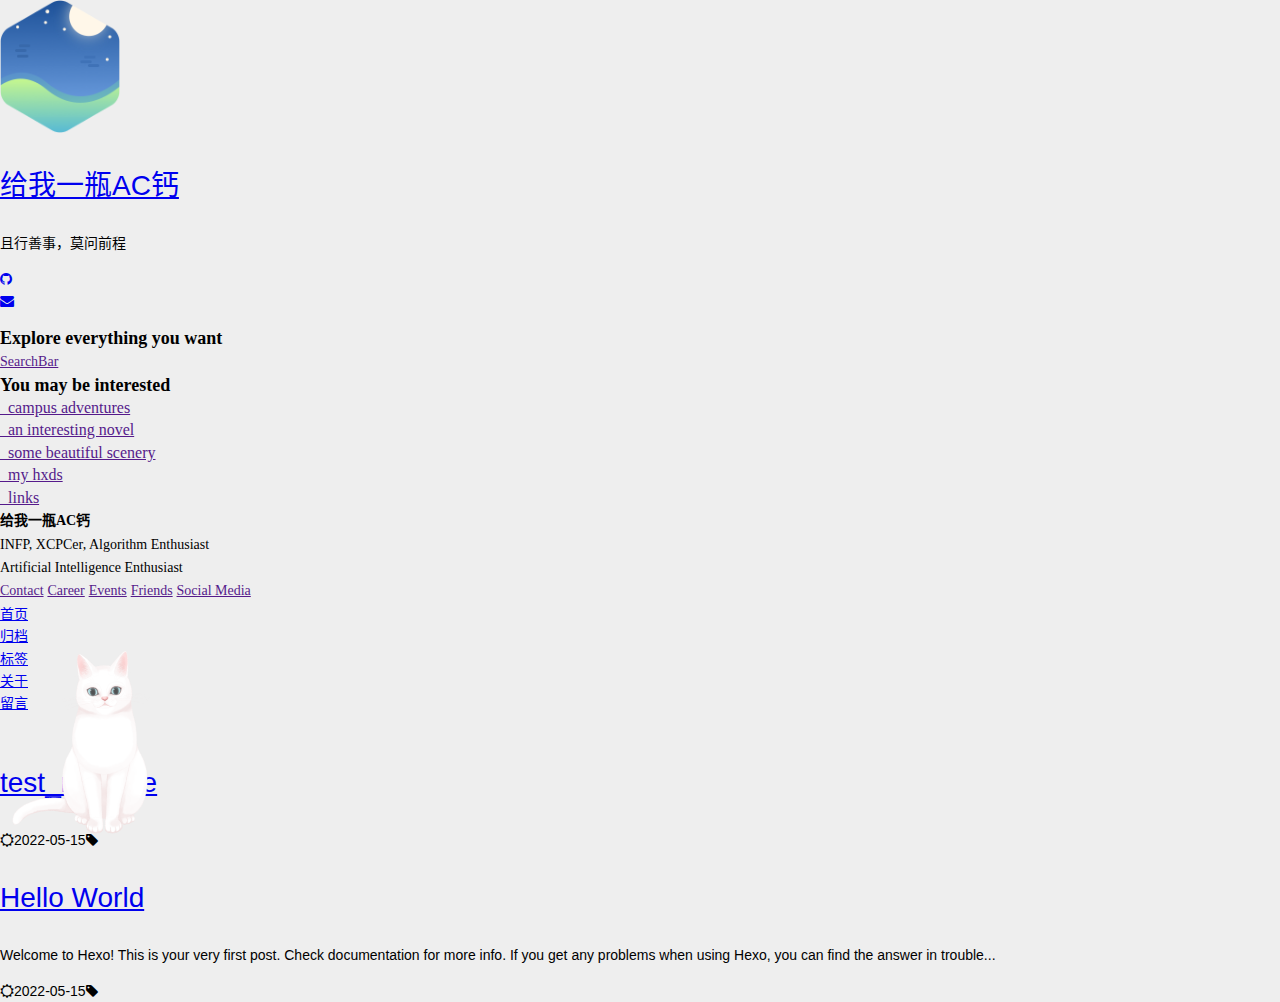
==== commit 433b260a: "Site updated: 2022-09-16 19:29:02" ====
--- a/index.html
+++ b/index.html
@@ -1 +1 @@
-<!DOCTYPE html><html lang="zh-CN"><head><meta charset="utf-8"><meta name="X-UA-Compatible" content="IE=edge"><meta name="author" content="给我一瓶AC钙"><title>给我一瓶AC钙</title><meta name="description" content="且行善事，莫问前程"><meta name="keywords" content="Algorithm, Data Structure, AI, Machine Learning, Deep Learning, Daily Life"><meta content="width=device-width, initial-scale=1.0, maximum-scale=1.0, user-scalable=0" name="viewport"><meta content="yes" name="apple-mobile-web-app-capable"><meta content="black" name="apple-mobile-web-app-status-bar-style"><meta content="telephone=no" name="format-detection"><meta name="renderer" content="webkit"><link rel="stylesheet" href="/css/style.css"><link rel="stylesheet" href="/css/blog_basic.css"><link rel="stylesheet" href="/css/font-awesome.min.css"><link rel="alternate" type="application/atom+xml" title="ATOM 1.0" href="/atom.xml"><script src="/js/jquery.js"></script><meta name="generator" content="Hexo 5.4.2"></head><body><div class="sidebar animated fadeInDown"><div class="logo-title"><div class="title"><img src="/images/logo@2x.png" style="width:120px;"><h3 title=""><a href="/">给我一瓶AC钙</a></h3><div class="description"><p>且行善事，莫问前程</p></div></div></div><ul class="social-links"><li><a target="_blank" rel="noopener" href="https://github.com/KIKOcaoyue"><i class="fa fa-github"></i></a></li><li><a href="cncaoyue@qq.com"><i class="fa fa-envelope"></i></a></li></ul><div class="searchbar"><div class="p"> <span style="color:#000000;font-family:inconsolata;font-size:18px;font-weight:bold"> Explore everything you want</span></div><div class="by_farbox"><a href="" target="_blank" style="font-family:inconsolata;">SearchBar</a></div></div><div class="recommand"><div class="p"> <span style="color:#000000;font-family:inconsolata;font-size:18px;font-weight:bold"> You may be interested</span></div><div class="by_farbox"><a href="" target="_blank" style="font-family:inconsolata;font-size:16px">_campus adventures</a></div><div class="by_farbox"> <a href="" target="_blank" style="font-family:inconsolata;font-size:16px">_an interesting novel</a></div><div class="by_farbox"><a href="" target="_blank" style="font-family:inconsolata;font-size:16px">_some beautiful scenery</a></div><div class="by_farbox"> <a href="" target="_blank" style="font-family:inconsolata;font-size:16px">_my hxds</a></div><div class="by_farbox"> <a href="" target="_blank" style="font-family:inconsolata;font-size:16px">_links</a></div></div><div class="footer"><div class="p"> <span style="color:#000000;font-family:inconsolata;font-size:14px;font-weight:bold"> 给我一瓶AC钙</span></div><div class="p"><span style="color:#000000;font-family:inconsolata;font-size:14px">INFP, XCPCer, Algorithm Enthusiast</span></div><div class="p"><span style="color:#000000;font-family:inconsolata;font-size:14px">Artificial Intelligence Enthusiast</span></div><div class="by_farbox"><a href="" target="_blank" style="text-decoration: underline;font-family:inconsolata;font-size:14px">Contact</a><span> </span><a href="" target="_blank" style="text-decoration: underline;font-family:inconsolata;font-size:14px">Career</a><span> </span><a href="" target="_blank" style="text-decoration: underline;font-family:inconsolata;font-size:14px">Events</a><span> </span><a href="" target="_blank" style="text-decoration: underline;font-family:inconsolata;font-size:14px">Friends</a><span> </span><a href="" target="_blank" style="text-decoration: underline;font-family:inconsolata;font-size:14px">Social Media</a></div></div></div><div class="main"><div class="page-top animated fadeInDown"><div class="nav"><li><a class="current" href="/">首页</a></li><li><a href="/archives">归档</a></li><li><a href="/tags">标签</a></li><li><a href="/about">关于</a></li><li><a href="/guestbook">留言</a></li></div><div class="information"><div class="back_btn"><li><a class="fa fa-chevron-left" onclick="window.history.go(-1)" style="display:none;"> </a></li></div></div></div><div class="autopagerize_page_element"><div class="content"><div class="post animated fadeInDown"><div class="post-title"><h3><a href="/2022/05/15/test-my-site/">test_my_site</a></h3></div><div class="post-content"><p></p></div><div class="post-footer"><div class="meta"><div class="info"><i class="fa fa-sun-o"></i><span class="date">2022-05-15</span><i class="fa fa-tag"></i><span class="leancloud_visitors"></span></div></div></div></div><div class="post animated fadeInDown"><div class="post-title"><h3><a href="/2022/05/15/hello-world/">Hello World</a></h3></div><div class="post-content"><p>Welcome to Hexo! This is your very first post. Check documentation for more info. If you get any problems when using Hexo, you can find the answer in trouble...</p></div><div class="post-footer"><div class="meta"><div class="info"><i class="fa fa-sun-o"></i><span class="date">2022-05-15</span><i class="fa fa-tag"></i><span class="leancloud_visitors"></span></div></div></div></div><div class="pagination"><ul class="clearfix"></ul></div></div></div></div><script src="/js/jquery-migrate-1.2.1.min.js"></script><script src="/js/jquery.appear.js"></script><script src="/js/add-bookmark.js"></script><script src="/js/baidu-tongji.js"></script></body></html>+<!DOCTYPE html><html lang="zh-CN"><head><meta charset="utf-8"><meta name="X-UA-Compatible" content="IE=edge"><meta name="author" content="给我一瓶AC钙"><title>给我一瓶AC钙</title><meta name="description" content="且行善事，莫问前程"><meta name="keywords" content="Algorithm, Data Structure, AI, Machine Learning, Deep Learning, Daily Life"><meta content="width=device-width, initial-scale=1.0, maximum-scale=1.0, user-scalable=0" name="viewport"><meta content="yes" name="apple-mobile-web-app-capable"><meta content="black" name="apple-mobile-web-app-status-bar-style"><meta content="telephone=no" name="format-detection"><meta name="renderer" content="webkit"><link rel="stylesheet" href="/css/style.css"><link rel="stylesheet" href="/css/blog_basic.css"><link rel="stylesheet" href="/css/font-awesome.min.css"><link rel="alternate" type="application/atom+xml" title="ATOM 1.0" href="/atom.xml"><script src="/js/jquery.js"></script><meta name="generator" content="Hexo 5.4.2"></head><body><div class="sidebar animated fadeInDown"><div class="logo-title"><div class="title"><img src="/images/logo@2x.png" style="width:120px;"><h3 title=""><a href="/">给我一瓶AC钙</a></h3><div class="description"><p>且行善事，莫问前程</p></div></div></div><ul class="social-links"><li><a target="_blank" rel="noopener" href="https://github.com/KIKOcaoyue"><i class="fa fa-github"></i></a></li><li><a href="cncaoyue@qq.com"><i class="fa fa-envelope"></i></a></li></ul><div class="searchbar"><div class="p"> <span style="color:#000000;font-family:inconsolata;font-size:18px;font-weight:bold"> Explore everything you want</span></div><div class="by_farbox"><a href="" target="_blank" style="font-family:inconsolata;">SearchBar</a></div></div><div class="recommand"><div class="p"> <span style="color:#000000;font-family:inconsolata;font-size:18px;font-weight:bold"> You may be interested</span></div><div class="by_farbox"><a href="" target="_blank" style="font-family:inconsolata;font-size:16px">_campus adventures</a></div><div class="by_farbox"> <a href="" target="_blank" style="font-family:inconsolata;font-size:16px">_an interesting novel</a></div><div class="by_farbox"><a href="" target="_blank" style="font-family:inconsolata;font-size:16px">_some beautiful scenery</a></div><div class="by_farbox"> <a href="" target="_blank" style="font-family:inconsolata;font-size:16px">_my hxds</a></div><div class="by_farbox"> <a href="" target="_blank" style="font-family:inconsolata;font-size:16px">_links</a></div></div><div class="footer"><div class="p"> <span style="color:#000000;font-family:inconsolata;font-size:14px;font-weight:bold"> 给我一瓶AC钙</span></div><div class="p"><span style="color:#000000;font-family:inconsolata;font-size:14px">INFP, XCPCer, Algorithm Enthusiast</span></div><div class="p"><span style="color:#000000;font-family:inconsolata;font-size:14px">Artificial Intelligence Enthusiast</span></div><div class="by_farbox"><a href="" target="_blank" style="text-decoration: underline;font-family:inconsolata;font-size:14px">Contact</a><span> </span><a href="" target="_blank" style="text-decoration: underline;font-family:inconsolata;font-size:14px">Career</a><span> </span><a href="" target="_blank" style="text-decoration: underline;font-family:inconsolata;font-size:14px">Events</a><span> </span><a href="" target="_blank" style="text-decoration: underline;font-family:inconsolata;font-size:14px">Friends</a><span> </span><a href="" target="_blank" style="text-decoration: underline;font-family:inconsolata;font-size:14px">Social Media</a></div></div></div><div class="main"><div class="page-top animated fadeInDown"><div class="nav"><li><a class="current" href="/">首页</a></li><li><a href="/archives">归档</a></li><li><a href="/tags">标签</a></li><li><a href="/about">关于</a></li><li><a href="/guestbook">留言</a></li></div><div class="information"><div class="back_btn"><li><a class="fa fa-chevron-left" onclick="window.history.go(-1)" style="display:none;"> </a></li></div></div></div><div class="autopagerize_page_element"><div class="content"><div class="post animated fadeInDown"><div class="post-title"><h3><a href="/2022/05/15/test-my-site/">test_my_site</a></h3></div><div class="post-content"><p></p></div><div class="post-footer"><div class="meta"><div class="info"><i class="fa fa-sun-o"></i><span class="date">2022-05-15</span><i class="fa fa-tag"></i><span class="leancloud_visitors"></span></div></div></div></div><div class="post animated fadeInDown"><div class="post-title"><h3><a href="/2022/05/15/hello-world/">Hello World</a></h3></div><div class="post-content"><p>Welcome to Hexo! This is your very first post. Check documentation for more info. If you get any problems when using Hexo, you can find the answer in trouble...</p></div><div class="post-footer"><div class="meta"><div class="info"><i class="fa fa-sun-o"></i><span class="date">2022-05-15</span><i class="fa fa-tag"></i><span class="leancloud_visitors"></span></div></div></div></div><div class="pagination"><ul class="clearfix"></ul></div></div></div></div><script src="/js/jquery-migrate-1.2.1.min.js"></script><script src="/js/jquery.appear.js"></script><script src="/js/add-bookmark.js"></script><script src="/js/baidu-tongji.js"></script><script src="/live2dw/lib/L2Dwidget.min.js?094cbace49a39548bed64abff5988b05"></script><script>L2Dwidget.init({"pluginRootPath":"live2dw/","pluginJsPath":"lib/","pluginModelPath":"assets/","tagMode":false,"debug":false,"model":{"jsonPath":"/live2dw/assets/tororo.model.json"},"display":{"position":"left","width":200,"height":400,"hOffset":5,"vOffset":-38},"mobile":{"show":false,"scale":0.2},"react":{"opacityDefault":0.8,"opacityOnHover":0.2},"log":false});</script></body></html>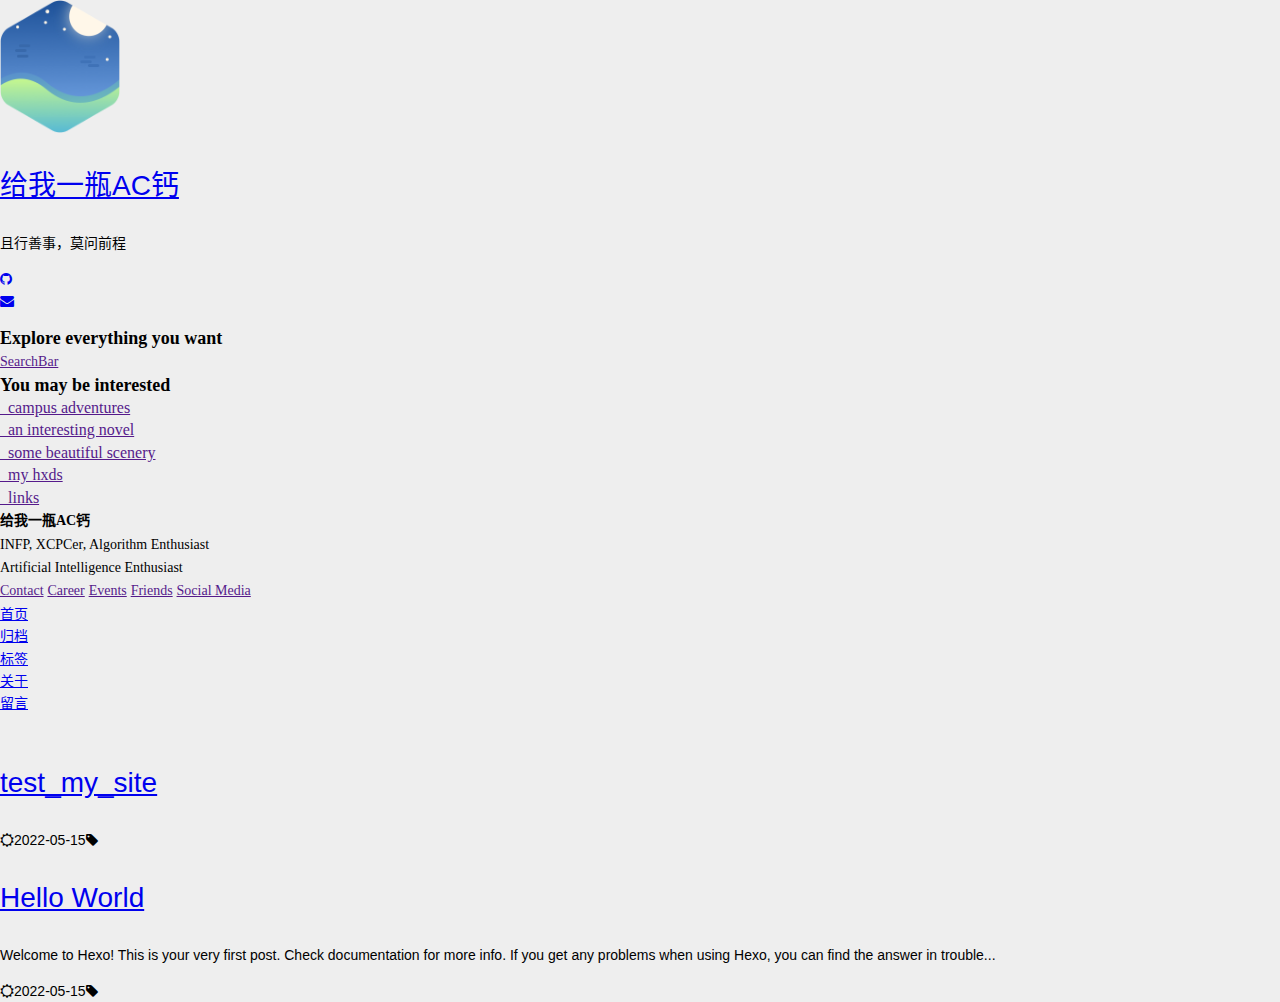
==== commit 6d897b68: "Site updated: 2022-09-16 19:30:17" ====
--- a/index.html
+++ b/index.html
@@ -1 +1 @@
-<!DOCTYPE html><html lang="zh-CN"><head><meta charset="utf-8"><meta name="X-UA-Compatible" content="IE=edge"><meta name="author" content="给我一瓶AC钙"><title>给我一瓶AC钙</title><meta name="description" content="且行善事，莫问前程"><meta name="keywords" content="Algorithm, Data Structure, AI, Machine Learning, Deep Learning, Daily Life"><meta content="width=device-width, initial-scale=1.0, maximum-scale=1.0, user-scalable=0" name="viewport"><meta content="yes" name="apple-mobile-web-app-capable"><meta content="black" name="apple-mobile-web-app-status-bar-style"><meta content="telephone=no" name="format-detection"><meta name="renderer" content="webkit"><link rel="stylesheet" href="/css/style.css"><link rel="stylesheet" href="/css/blog_basic.css"><link rel="stylesheet" href="/css/font-awesome.min.css"><link rel="alternate" type="application/atom+xml" title="ATOM 1.0" href="/atom.xml"><script src="/js/jquery.js"></script><meta name="generator" content="Hexo 5.4.2"></head><body><div class="sidebar animated fadeInDown"><div class="logo-title"><div class="title"><img src="/images/logo@2x.png" style="width:120px;"><h3 title=""><a href="/">给我一瓶AC钙</a></h3><div class="description"><p>且行善事，莫问前程</p></div></div></div><ul class="social-links"><li><a target="_blank" rel="noopener" href="https://github.com/KIKOcaoyue"><i class="fa fa-github"></i></a></li><li><a href="cncaoyue@qq.com"><i class="fa fa-envelope"></i></a></li></ul><div class="searchbar"><div class="p"> <span style="color:#000000;font-family:inconsolata;font-size:18px;font-weight:bold"> Explore everything you want</span></div><div class="by_farbox"><a href="" target="_blank" style="font-family:inconsolata;">SearchBar</a></div></div><div class="recommand"><div class="p"> <span style="color:#000000;font-family:inconsolata;font-size:18px;font-weight:bold"> You may be interested</span></div><div class="by_farbox"><a href="" target="_blank" style="font-family:inconsolata;font-size:16px">_campus adventures</a></div><div class="by_farbox"> <a href="" target="_blank" style="font-family:inconsolata;font-size:16px">_an interesting novel</a></div><div class="by_farbox"><a href="" target="_blank" style="font-family:inconsolata;font-size:16px">_some beautiful scenery</a></div><div class="by_farbox"> <a href="" target="_blank" style="font-family:inconsolata;font-size:16px">_my hxds</a></div><div class="by_farbox"> <a href="" target="_blank" style="font-family:inconsolata;font-size:16px">_links</a></div></div><div class="footer"><div class="p"> <span style="color:#000000;font-family:inconsolata;font-size:14px;font-weight:bold"> 给我一瓶AC钙</span></div><div class="p"><span style="color:#000000;font-family:inconsolata;font-size:14px">INFP, XCPCer, Algorithm Enthusiast</span></div><div class="p"><span style="color:#000000;font-family:inconsolata;font-size:14px">Artificial Intelligence Enthusiast</span></div><div class="by_farbox"><a href="" target="_blank" style="text-decoration: underline;font-family:inconsolata;font-size:14px">Contact</a><span> </span><a href="" target="_blank" style="text-decoration: underline;font-family:inconsolata;font-size:14px">Career</a><span> </span><a href="" target="_blank" style="text-decoration: underline;font-family:inconsolata;font-size:14px">Events</a><span> </span><a href="" target="_blank" style="text-decoration: underline;font-family:inconsolata;font-size:14px">Friends</a><span> </span><a href="" target="_blank" style="text-decoration: underline;font-family:inconsolata;font-size:14px">Social Media</a></div></div></div><div class="main"><div class="page-top animated fadeInDown"><div class="nav"><li><a class="current" href="/">首页</a></li><li><a href="/archives">归档</a></li><li><a href="/tags">标签</a></li><li><a href="/about">关于</a></li><li><a href="/guestbook">留言</a></li></div><div class="information"><div class="back_btn"><li><a class="fa fa-chevron-left" onclick="window.history.go(-1)" style="display:none;"> </a></li></div></div></div><div class="autopagerize_page_element"><div class="content"><div class="post animated fadeInDown"><div class="post-title"><h3><a href="/2022/05/15/test-my-site/">test_my_site</a></h3></div><div class="post-content"><p></p></div><div class="post-footer"><div class="meta"><div class="info"><i class="fa fa-sun-o"></i><span class="date">2022-05-15</span><i class="fa fa-tag"></i><span class="leancloud_visitors"></span></div></div></div></div><div class="post animated fadeInDown"><div class="post-title"><h3><a href="/2022/05/15/hello-world/">Hello World</a></h3></div><div class="post-content"><p>Welcome to Hexo! This is your very first post. Check documentation for more info. If you get any problems when using Hexo, you can find the answer in trouble...</p></div><div class="post-footer"><div class="meta"><div class="info"><i class="fa fa-sun-o"></i><span class="date">2022-05-15</span><i class="fa fa-tag"></i><span class="leancloud_visitors"></span></div></div></div></div><div class="pagination"><ul class="clearfix"></ul></div></div></div></div><script src="/js/jquery-migrate-1.2.1.min.js"></script><script src="/js/jquery.appear.js"></script><script src="/js/add-bookmark.js"></script><script src="/js/baidu-tongji.js"></script><script src="/live2dw/lib/L2Dwidget.min.js?094cbace49a39548bed64abff5988b05"></script><script>L2Dwidget.init({"pluginRootPath":"live2dw/","pluginJsPath":"lib/","pluginModelPath":"assets/","tagMode":false,"debug":false,"model":{"jsonPath":"/live2dw/assets/tororo.model.json"},"display":{"position":"left","width":200,"height":400,"hOffset":5,"vOffset":-38},"mobile":{"show":false,"scale":0.2},"react":{"opacityDefault":0.8,"opacityOnHover":0.2},"log":false});</script></body></html>+<!DOCTYPE html><html lang="zh-CN"><head><meta charset="utf-8"><meta name="X-UA-Compatible" content="IE=edge"><meta name="author" content="给我一瓶AC钙"><title>给我一瓶AC钙</title><meta name="description" content="且行善事，莫问前程"><meta name="keywords" content="Algorithm, Data Structure, AI, Machine Learning, Deep Learning, Daily Life"><meta content="width=device-width, initial-scale=1.0, maximum-scale=1.0, user-scalable=0" name="viewport"><meta content="yes" name="apple-mobile-web-app-capable"><meta content="black" name="apple-mobile-web-app-status-bar-style"><meta content="telephone=no" name="format-detection"><meta name="renderer" content="webkit"><link rel="stylesheet" href="/css/style.css"><link rel="stylesheet" href="/css/blog_basic.css"><link rel="stylesheet" href="/css/font-awesome.min.css"><link rel="alternate" type="application/atom+xml" title="ATOM 1.0" href="/atom.xml"><script src="/js/jquery.js"></script><meta name="generator" content="Hexo 5.4.2"></head><body><div class="sidebar animated fadeInDown"><div class="logo-title"><div class="title"><img src="/images/logo@2x.png" style="width:120px;"><h3 title=""><a href="/">给我一瓶AC钙</a></h3><div class="description"><p>且行善事，莫问前程</p></div></div></div><ul class="social-links"><li><a target="_blank" rel="noopener" href="https://github.com/KIKOcaoyue"><i class="fa fa-github"></i></a></li><li><a href="cncaoyue@qq.com"><i class="fa fa-envelope"></i></a></li></ul><div class="searchbar"><div class="p"> <span style="color:#000000;font-family:inconsolata;font-size:18px;font-weight:bold"> Explore everything you want</span></div><div class="by_farbox"><a href="" target="_blank" style="font-family:inconsolata;">SearchBar</a></div></div><div class="recommand"><div class="p"> <span style="color:#000000;font-family:inconsolata;font-size:18px;font-weight:bold"> You may be interested</span></div><div class="by_farbox"><a href="" target="_blank" style="font-family:inconsolata;font-size:16px">_campus adventures</a></div><div class="by_farbox"> <a href="" target="_blank" style="font-family:inconsolata;font-size:16px">_an interesting novel</a></div><div class="by_farbox"><a href="" target="_blank" style="font-family:inconsolata;font-size:16px">_some beautiful scenery</a></div><div class="by_farbox"> <a href="" target="_blank" style="font-family:inconsolata;font-size:16px">_my hxds</a></div><div class="by_farbox"> <a href="" target="_blank" style="font-family:inconsolata;font-size:16px">_links</a></div></div><div class="footer"><div class="p"> <span style="color:#000000;font-family:inconsolata;font-size:14px;font-weight:bold"> 给我一瓶AC钙</span></div><div class="p"><span style="color:#000000;font-family:inconsolata;font-size:14px">INFP, XCPCer, Algorithm Enthusiast</span></div><div class="p"><span style="color:#000000;font-family:inconsolata;font-size:14px">Artificial Intelligence Enthusiast</span></div><div class="by_farbox"><a href="" target="_blank" style="text-decoration: underline;font-family:inconsolata;font-size:14px">Contact</a><span> </span><a href="" target="_blank" style="text-decoration: underline;font-family:inconsolata;font-size:14px">Career</a><span> </span><a href="" target="_blank" style="text-decoration: underline;font-family:inconsolata;font-size:14px">Events</a><span> </span><a href="" target="_blank" style="text-decoration: underline;font-family:inconsolata;font-size:14px">Friends</a><span> </span><a href="" target="_blank" style="text-decoration: underline;font-family:inconsolata;font-size:14px">Social Media</a></div></div></div><div class="main"><div class="page-top animated fadeInDown"><div class="nav"><li><a class="current" href="/">首页</a></li><li><a href="/archives">归档</a></li><li><a href="/tags">标签</a></li><li><a href="/about">关于</a></li><li><a href="/guestbook">留言</a></li></div><div class="information"><div class="back_btn"><li><a class="fa fa-chevron-left" onclick="window.history.go(-1)" style="display:none;"> </a></li></div></div></div><div class="autopagerize_page_element"><div class="content"><div class="post animated fadeInDown"><div class="post-title"><h3><a href="/2022/05/15/test-my-site/">test_my_site</a></h3></div><div class="post-content"><p></p></div><div class="post-footer"><div class="meta"><div class="info"><i class="fa fa-sun-o"></i><span class="date">2022-05-15</span><i class="fa fa-tag"></i><span class="leancloud_visitors"></span></div></div></div></div><div class="post animated fadeInDown"><div class="post-title"><h3><a href="/2022/05/15/hello-world/">Hello World</a></h3></div><div class="post-content"><p>Welcome to Hexo! This is your very first post. Check documentation for more info. If you get any problems when using Hexo, you can find the answer in trouble...</p></div><div class="post-footer"><div class="meta"><div class="info"><i class="fa fa-sun-o"></i><span class="date">2022-05-15</span><i class="fa fa-tag"></i><span class="leancloud_visitors"></span></div></div></div></div><div class="pagination"><ul class="clearfix"></ul></div></div></div></div><script src="/js/jquery-migrate-1.2.1.min.js"></script><script src="/js/jquery.appear.js"></script><script src="/js/add-bookmark.js"></script><script src="/js/baidu-tongji.js"></script></body></html>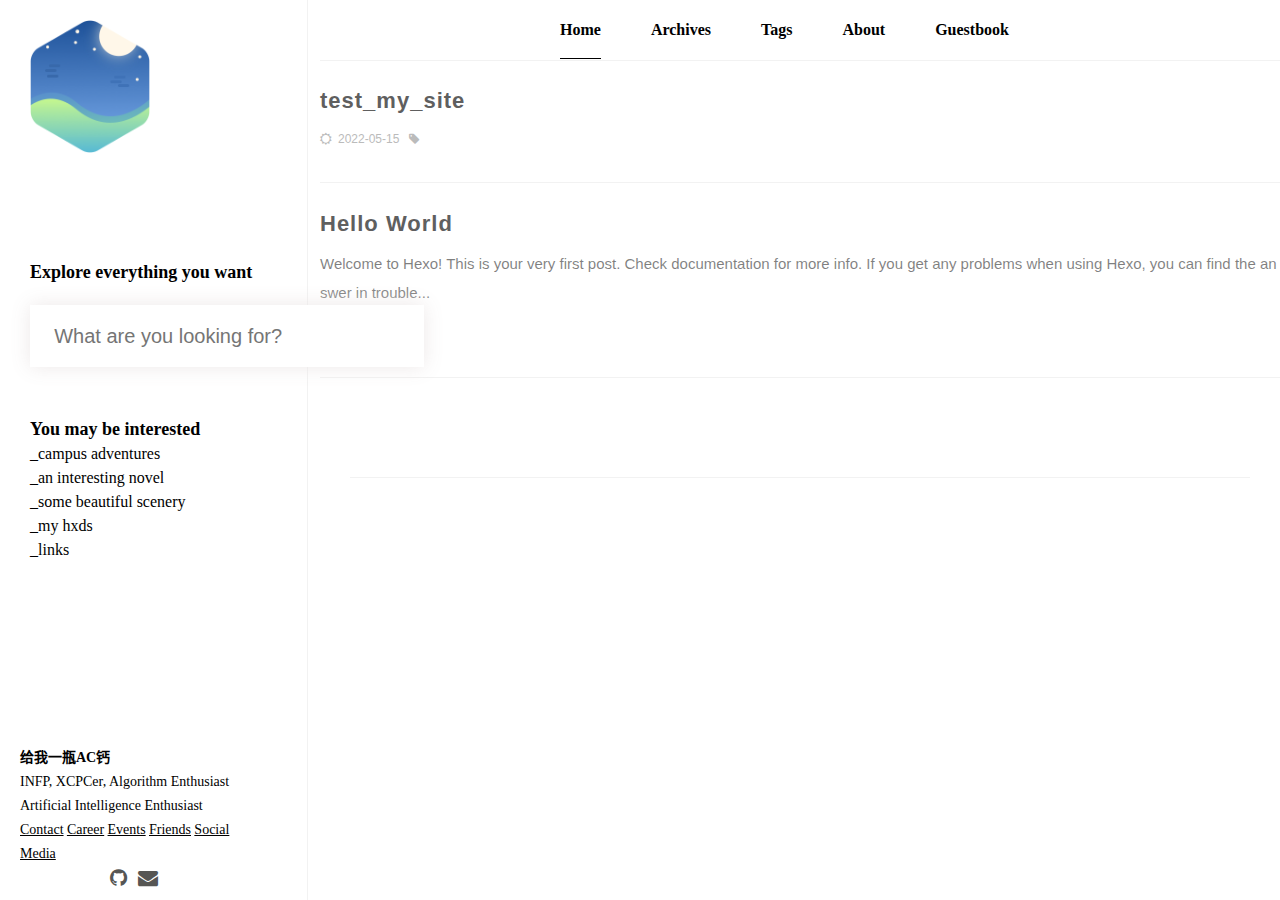
==== commit fa9fc3ca: "Site updated: 2022-09-16 21:23:48" ====
--- a/index.html
+++ b/index.html
@@ -1 +1 @@
-<!DOCTYPE html><html lang="zh-CN"><head><meta charset="utf-8"><meta name="X-UA-Compatible" content="IE=edge"><meta name="author" content="给我一瓶AC钙"><title>给我一瓶AC钙</title><meta name="description" content="且行善事，莫问前程"><meta name="keywords" content="Algorithm, Data Structure, AI, Machine Learning, Deep Learning, Daily Life"><meta content="width=device-width, initial-scale=1.0, maximum-scale=1.0, user-scalable=0" name="viewport"><meta content="yes" name="apple-mobile-web-app-capable"><meta content="black" name="apple-mobile-web-app-status-bar-style"><meta content="telephone=no" name="format-detection"><meta name="renderer" content="webkit"><link rel="stylesheet" href="/css/style.css"><link rel="stylesheet" href="/css/blog_basic.css"><link rel="stylesheet" href="/css/font-awesome.min.css"><link rel="alternate" type="application/atom+xml" title="ATOM 1.0" href="/atom.xml"><script src="/js/jquery.js"></script><meta name="generator" content="Hexo 5.4.2"></head><body><div class="sidebar animated fadeInDown"><div class="logo-title"><div class="title"><img src="/images/logo@2x.png" style="width:120px;"><h3 title=""><a href="/">给我一瓶AC钙</a></h3><div class="description"><p>且行善事，莫问前程</p></div></div></div><ul class="social-links"><li><a target="_blank" rel="noopener" href="https://github.com/KIKOcaoyue"><i class="fa fa-github"></i></a></li><li><a href="cncaoyue@qq.com"><i class="fa fa-envelope"></i></a></li></ul><div class="searchbar"><div class="p"> <span style="color:#000000;font-family:inconsolata;font-size:18px;font-weight:bold"> Explore everything you want</span></div><div class="by_farbox"><a href="" target="_blank" style="font-family:inconsolata;">SearchBar</a></div></div><div class="recommand"><div class="p"> <span style="color:#000000;font-family:inconsolata;font-size:18px;font-weight:bold"> You may be interested</span></div><div class="by_farbox"><a href="" target="_blank" style="font-family:inconsolata;font-size:16px">_campus adventures</a></div><div class="by_farbox"> <a href="" target="_blank" style="font-family:inconsolata;font-size:16px">_an interesting novel</a></div><div class="by_farbox"><a href="" target="_blank" style="font-family:inconsolata;font-size:16px">_some beautiful scenery</a></div><div class="by_farbox"> <a href="" target="_blank" style="font-family:inconsolata;font-size:16px">_my hxds</a></div><div class="by_farbox"> <a href="" target="_blank" style="font-family:inconsolata;font-size:16px">_links</a></div></div><div class="footer"><div class="p"> <span style="color:#000000;font-family:inconsolata;font-size:14px;font-weight:bold"> 给我一瓶AC钙</span></div><div class="p"><span style="color:#000000;font-family:inconsolata;font-size:14px">INFP, XCPCer, Algorithm Enthusiast</span></div><div class="p"><span style="color:#000000;font-family:inconsolata;font-size:14px">Artificial Intelligence Enthusiast</span></div><div class="by_farbox"><a href="" target="_blank" style="text-decoration: underline;font-family:inconsolata;font-size:14px">Contact</a><span> </span><a href="" target="_blank" style="text-decoration: underline;font-family:inconsolata;font-size:14px">Career</a><span> </span><a href="" target="_blank" style="text-decoration: underline;font-family:inconsolata;font-size:14px">Events</a><span> </span><a href="" target="_blank" style="text-decoration: underline;font-family:inconsolata;font-size:14px">Friends</a><span> </span><a href="" target="_blank" style="text-decoration: underline;font-family:inconsolata;font-size:14px">Social Media</a></div></div></div><div class="main"><div class="page-top animated fadeInDown"><div class="nav"><li><a class="current" href="/">首页</a></li><li><a href="/archives">归档</a></li><li><a href="/tags">标签</a></li><li><a href="/about">关于</a></li><li><a href="/guestbook">留言</a></li></div><div class="information"><div class="back_btn"><li><a class="fa fa-chevron-left" onclick="window.history.go(-1)" style="display:none;"> </a></li></div></div></div><div class="autopagerize_page_element"><div class="content"><div class="post animated fadeInDown"><div class="post-title"><h3><a href="/2022/05/15/test-my-site/">test_my_site</a></h3></div><div class="post-content"><p></p></div><div class="post-footer"><div class="meta"><div class="info"><i class="fa fa-sun-o"></i><span class="date">2022-05-15</span><i class="fa fa-tag"></i><span class="leancloud_visitors"></span></div></div></div></div><div class="post animated fadeInDown"><div class="post-title"><h3><a href="/2022/05/15/hello-world/">Hello World</a></h3></div><div class="post-content"><p>Welcome to Hexo! This is your very first post. Check documentation for more info. If you get any problems when using Hexo, you can find the answer in trouble...</p></div><div class="post-footer"><div class="meta"><div class="info"><i class="fa fa-sun-o"></i><span class="date">2022-05-15</span><i class="fa fa-tag"></i><span class="leancloud_visitors"></span></div></div></div></div><div class="pagination"><ul class="clearfix"></ul></div></div></div></div><script src="/js/jquery-migrate-1.2.1.min.js"></script><script src="/js/jquery.appear.js"></script><script src="/js/add-bookmark.js"></script><script src="/js/baidu-tongji.js"></script></body></html>+<!DOCTYPE html><html lang="zh-CN"><head><meta charset="utf-8"><meta name="X-UA-Compatible" content="IE=edge"><meta name="author" content="给我一瓶AC钙"><title>给我一瓶AC钙</title><meta name="description" content="且行善事，莫问前程"><meta name="keywords" content="Algorithm, Data Structure, AI, Machine Learning, Deep Learning, Daily Life"><meta content="width=device-width, initial-scale=1.0, maximum-scale=1.0, user-scalable=0" name="viewport"><meta content="yes" name="apple-mobile-web-app-capable"><meta content="black" name="apple-mobile-web-app-status-bar-style"><meta content="telephone=no" name="format-detection"><meta name="renderer" content="webkit"><link rel="stylesheet" href="/css/style.css"><link rel="stylesheet" href="/css/blog_basic.css"><link rel="stylesheet" href="/css/font-awesome.min.css"><link rel="alternate" type="application/atom+xml" title="ATOM 1.0" href="/atom.xml"><script src="/js/jquery.js"></script><meta name="generator" content="Hexo 5.4.2"></head><body><div class="sidebar animated fadeInDown"><div class="logo"><img src="/images/logo@2x.png" style="width:120px;"></div><div class="searchbar"><div class="p"> <span style="color:#000000;font-family:inconsolata;font-size:18px;font-weight:bold"> Explore everything you want</span><span> </span></div><div class="bar"><input style="width:390px;height:60px" placeholder="    What are you looking for?"><span></span></div></div><div class="recommand"><div class="p"> <span style="color:#000000;font-family:inconsolata;font-size:18px;font-weight:bold"> You may be interested</span></div><div class="by_farbox"><a href="" target="_blank" style="font-family:inconsolata;font-size:16px">_campus adventures</a></div><div class="by_farbox"> <a href="" target="_blank" style="font-family:inconsolata;font-size:16px">_an interesting novel</a></div><div class="by_farbox"><a href="" target="_blank" style="font-family:inconsolata;font-size:16px">_some beautiful scenery</a></div><div class="by_farbox"> <a href="" target="_blank" style="font-family:inconsolata;font-size:16px">_my hxds</a></div><div class="by_farbox"> <a href="" target="_blank" style="font-family:inconsolata;font-size:16px">_links</a></div></div><div class="footer"><div class="p"> <span style="color:#000000;font-family:inconsolata;font-size:14px;font-weight:bold"> 给我一瓶AC钙</span></div><div class="p"><span style="color:#000000;font-family:inconsolata;font-size:14px">INFP, XCPCer, Algorithm Enthusiast</span></div><div class="p"><span style="color:#000000;font-family:inconsolata;font-size:14px">Artificial Intelligence Enthusiast</span></div><div class="by_farbox"><a href="" target="_blank" style="text-decoration: underline;font-family:inconsolata;font-size:14px">Contact</a><span> </span><a href="" target="_blank" style="text-decoration: underline;font-family:inconsolata;font-size:14px">Career</a><span> </span><a href="" target="_blank" style="text-decoration: underline;font-family:inconsolata;font-size:14px">Events</a><span> </span><a href="" target="_blank" style="text-decoration: underline;font-family:inconsolata;font-size:14px">Friends</a><span> </span><a href="" target="_blank" style="text-decoration: underline;font-family:inconsolata;font-size:14px">Social Media</a></div><div class="social-links"><li><a target="_blank" rel="noopener" href="https://github.com/KIKOcaoyue"><i class="fa fa-github"></i></a></li><li><a href="cncaoyue@qq.com"><i class="fa fa-envelope"></i></a></li></div></div></div><div class="main"><div class="page-top animated fadeInDown"><div class="nav"><li><a class="current" href="/" style="font-family:inconsolata;font-size:16px;font-weight:bold">Home</a></li><li><a href="/archives" style="font-family:inconsolata;font-size:16px;font-weight:bold">Archives</a></li><li><a href="/tags" style="font-family:inconsolata;font-size:16px;font-weight:bold">Tags</a></li><li><a href="/about" style="font-family:inconsolata;font-size:16px;font-weight:bold">About</a></li><li><a href="/guestbook" style="font-family:inconsolata;font-size:16px;font-weight:bold">Guestbook</a></li></div><div class="information"><div class="back_btn"><li><a class="fa fa-chevron-left" onclick="window.history.go(-1)" style="display:none;"> </a></li></div></div></div><div class="autopagerize_page_element"><div class="content"><div class="post animated fadeInDown"><div class="post-title"><h3><a href="/2022/05/15/test-my-site/">test_my_site</a></h3></div><div class="post-content"><p></p></div><div class="post-footer"><div class="meta"><div class="info"><i class="fa fa-sun-o"></i><span class="date">2022-05-15</span><i class="fa fa-tag"></i><span class="leancloud_visitors"></span></div></div></div></div><div class="post animated fadeInDown"><div class="post-title"><h3><a href="/2022/05/15/hello-world/">Hello World</a></h3></div><div class="post-content"><p>Welcome to Hexo! This is your very first post. Check documentation for more info. If you get any problems when using Hexo, you can find the answer in trouble...</p></div><div class="post-footer"><div class="meta"><div class="info"><i class="fa fa-sun-o"></i><span class="date">2022-05-15</span><i class="fa fa-tag"></i><span class="leancloud_visitors"></span></div></div></div></div><div class="pagination"><ul class="clearfix"></ul></div></div></div></div><script src="/js/jquery-migrate-1.2.1.min.js"></script><script src="/js/jquery.appear.js"></script><script src="/js/add-bookmark.js"></script><script src="/js/baidu-tongji.js"></script></body></html>--- a/css/style.css
+++ b/css/style.css
@@ -1,1374 +1,756 @@
+@charset "UTF-8";
+html {
+  background-color: #fff;
+  -webkit-font-smoothing: antialiased;
+}
+
 body {
+  color: rgba(0, 0, 0, 0.5);
+  font-family: 'PingHei', 'PingFang SC', Helvetica Neue, 'Work Sans', 'Hiragino Sans GB', 'Microsoft YaHei', SimSun, sans-serif;
+  font-size: 15px;
   width: 100%;
-}
-body:before,
-body:after {
-  content: "";
-  display: table;
-}
-body:after {
-  clear: both;
-}
-html,
-body,
-div,
-span,
-applet,
-object,
-iframe,
-h1,
-h2,
-h3,
-h4,
-h5,
-h6,
-p,
-blockquote,
-pre,
-a,
-abbr,
-acronym,
-address,
-big,
-cite,
-code,
-del,
-dfn,
-em,
-img,
-ins,
-kbd,
-q,
-s,
-samp,
-small,
-strike,
-strong,
-sub,
-sup,
-tt,
-var,
-dl,
-dt,
-dd,
-ol,
-ul,
-li,
-fieldset,
-form,
-label,
-legend,
-table,
-caption,
-tbody,
-tfoot,
-thead,
-tr,
-th,
-td {
+  margin: 0 auto 30px auto;
+  background-color: #fff;
+}
+
+p {
+  line-height: 1.9em;
+  font-weight: 400;
+  font-size: 15px;
+}
+
+a {
+  text-decoration: none;
+}
+
+a:link, a:visited {
+  opacity: 1;
+  -webkit-transition: all .15s linear;
+  -moz-transition: all .15s linear;
+  -o-transition: all .15s linear;
+  -ms-transition: all .15s linear;
+  transition: all .15s linear;
+  color: #424242;
+}
+
+a:hover, a:active {
+  color: #4786D6;
+}
+
+/*basic styles ends*/
+/*animation starts*/
+.animated {
+  -webkit-animation-fill-mode: both;
+  -moz-animation-fill-mode: both;
+  -ms-animation-fill-mode: both;
+  -o-animation-fill-mode: both;
+  animation-fill-mode: both;
+  -webkit-animation-duration: 1s;
+  -moz-animation-duration: 1s;
+  -ms-animation-duration: 1s;
+  -o-animation-duration: 1s;
+  animation-duration: 1s;
+}
+
+.animated.hinge {
+  -webkit-animation-duration: 1s;
+  -moz-animation-duration: 1s;
+  -ms-animation-duration: 1s;
+  -o-animation-duration: 1s;
+  animation-duration: 1s;
+}
+
+@-webkit-keyframes fadeInDown {
+  0% {
+    opacity: 0;
+    -webkit-transform: translateY(-20px);
+  }
+  100% {
+    opacity: 1;
+    -webkit-transform: translateY(0);
+  }
+}
+@-moz-keyframes fadeInDown {
+  0% {
+    opacity: 0;
+    -moz-transform: translateY(-20px);
+  }
+  100% {
+    opacity: 1;
+    -moz-transform: translateY(0);
+  }
+}
+@-o-keyframes fadeInDown {
+  0% {
+    opacity: 0;
+    -o-transform: translateY(-20px);
+  }
+  100% {
+    opacity: 1;
+    -o-transform: translateY(0);
+  }
+}
+@keyframes fadeInDown {
+  0% {
+    opacity: 0;
+    transform: translateY(-20px);
+  }
+  100% {
+    opacity: 1;
+    transform: translateY(0);
+  }
+}
+.fadeInDown {
+  -webkit-animation-name: fadeInDown;
+  -moz-animation-name: fadeInDown;
+  -o-animation-name: fadeInDown;
+  animation-name: fadeInDown;
+}
+
+/*animation ends*/
+.content {
+  height: auto;
+  float: right;
+  width: 75%;
+  margin-top: 60px;
+}
+
+.page-top {
+  width: 75%;
+  position: fixed;
+  right: 0;
+  z-index: 3;
+  background-color: #fff;
+  height: 60px;
+  border-bottom: 1px solid #f2f2f2;
+}
+.page-top .nav {
+  list-style: none;
+  padding: 18px 240px;
+  float: left;
+  font-size: 16px;
+}
+.page-top .nav li {
+  position: relative;
+  display: initial;
+  padding-right: 50px;
+}
+.page-top .nav a {
+  color: #000000;
+}
+.page-top .nav a:hover {
+  color: #4786D6;
+}
+.page-top .nav a.current {
+  color: #000000;
+  padding-bottom: 20px;
+  border-bottom: 1px solid #000000;
+}
+.page-top .information {
+  float: right;
+  padding-top: 12px;
+  padding-right: 20px;
+}
+.page-top .information .avatar {
+  float: right;
+}
+.page-top .information .avatar img {
+  width: 32px;
+  height: 32px;
+  border-radius: 300px;
+}
+.page-top .information .back_btn {
+  float: left;
+  padding-top: 5px;
+  margin-right: -10px;
+}
+.page-top .information .back_btn li {
+  display: initial;
+  padding-right: 40px;
+}
+
+.sidebar {
+  width: 24%;
+  -webkit-background-size: cover;
+  background-size: cover;
+  background-color: #fff;
+  height: 100%;
+  transition: 0.8s;
+  top: 0;
+  left: 0;
+  position: fixed;
+  z-index: 4;
+  border-right: 1px solid #f2f2f2;
+}
+.sidebar .logo {
+  text-align: left;
+  padding-left: 30px;
+  padding-top: 20px;
+}
+
+.sidebar .logo {
+  margin: 0 auto;
+}
+
+.footer .social-links {
+  list-style: none;
+  padding:0;
+  font-size: 20px;
+  text-align: center;
+}
+.footer .social-links i {
+  margin-right: 3px;
+}
+.footer .social-links li {
+  display: inline;
+  padding: 0 4px;
+  line-height: 0;
+}
+.footer .social-links a {
+  color: #565654;
+}
+.footer .social-links a:hover {
+  color: #4786D6;
+}
+
+.post {
+  background-color: #FFF;
+  margin-top: 30px;
+}
+.post .post-title h1 {
+  /*text-transform: uppercase;*/
+  font-size: 30px;
+  letter-spacing: 1px;
+  line-height: 1;
+}
+.post .post-title h2 {
+  /*text-transform: uppercase;*/
+  letter-spacing: 1px;
+  font-size: 28px;
+  line-height: 1;
+  font-weight: 600;
+  color: #5f5f5f;
+}
+.post .post-title h3 {
+  /*text-transform: uppercase;*/
+  letter-spacing: 1px;
+  line-height: 1;
+  font-weight: 600;
+  color: #464646;
+  font-size: 22px;
+  margin: 0;
+}
+.post .post-title a {
+  text-decoration: none;
+  letter-spacing: 1px;
+  color: #5f5f5f;
+}
+.post .post-title a:hover {
+  text-decoration: underline;
+}
+.post .post-content a {
+  text-decoration: none;
+  letter-spacing: 1px;
+  color: #4786D6;
+}
+.post .post-content a:hover {
+  color: #2F69B3;
+}
+
+.post .post-content h1 {
+  color: #5F5F5F;
+  font-size: 20px;
+  font-weight: 600;
+}
+.post .post-content h2 {
+  color: #5F5F5F;
+  font-size: 19px;
+}
+.post .post-content h3 {
+  color: #5F5F5F;
+  font-size: 18px;
+  font-weight: 600;
+}
+.post .post-content h4 {
+  color: #5F5F5F;
+  font-size: 17px;
+}
+.post .post-content h5 {
+  color: #5F5F5F;
+  font-size: 16px;
+  font-weight: 600;
+}
+.post .post-content h6 {
+  color: #5F5F5F;
+  font-size: 15px;
+}
+
+.post .post-footer {
+  padding: 0 0 30px 0;
+  border-bottom: 1px solid #f2f2f2;
+}
+.post .post-footer .meta {
+  max-width: 100%;
+  height: 25px;
+  color: #bbbbbb;
+}
+.post .post-footer .meta .info {
+  float: left;
+  font-size: 12px;
+}
+.post .post-footer .meta .info .date {
+  margin-right: 10px;
+}
+.post .post-footer .meta a {
+  text-decoration: none;
+  color: #bbbbbb;
+  padding-right: 10px;
+}
+.post .post-footer .meta a:hover {
+  color: #4786D6;
+}
+.post .post-footer .meta i {
+  margin-right: 6px;
+}
+.post .post-footer .tags {
+  padding-bottom: 15px;
+  font-size: 13px;
+}
+.post .post-footer .tags ul {
+  list-style-type: none;
+  display: inline;
   margin: 0;
   padding: 0;
-  border: 0;
-  outline: 0;
-  font-weight: inherit;
-  font-style: inherit;
-  font-family: inherit;
-  font-size: 100%;
-  vertical-align: baseline;
-}
-body {
-  line-height: 1;
-  color: #000;
-  background: #fff;
-}
-ol,
-ul {
+}
+.post .post-footer .tags ul li {
+  list-style-type: none;
+  margin: 0;
+  padding-right: 5px;
+  display: inline;
+}
+.post .post-footer .tags a {
+  text-decoration: none;
+  color: rgba(0, 0, 0, 0.44);
+  font-weight: 400;
+}
+.post .post-footer .tags a:hover {
+  text-decoration: none;
+}
+
+.pagination {
+  margin: 30px;
+  padding: 0px 0 56px 0;
+  border-bottom: 1px solid #f2f2f2;
+}
+.pagination ul {
   list-style: none;
-}
-table {
-  border-collapse: separate;
-  border-spacing: 0;
-  vertical-align: middle;
-}
-caption,
-th,
-td {
-  text-align: left;
-  font-weight: normal;
-  vertical-align: middle;
-}
-a img {
-  border: none;
-}
-input,
-button {
   margin: 0;
   padding: 0;
-}
-input::-moz-focus-inner,
-button::-moz-focus-inner {
-  border: 0;
+  height: 13px;
+}
+.pagination ul li {
+  margin: 0 2px 0 2px;
+  display: inline;
+  line-height: 1;
+}
+.pagination ul li a {
+  text-decoration: none;
+}
+.pagination .pre {
+  float: left;
+}
+.pagination .next {
+  float: right;
+}
+
+.like-reblog-buttons {
+  float: right;
+}
+
+.like-button {
+  float: right;
+  padding: 0 0 0 10px;
+}
+
+.reblog-button {
+  float: right;
   padding: 0;
 }
-@font-face {
-  font-family: FontAwesome;
+
+#install-btn {
+  position: fixed;
+  bottom: 0px;
+  right: 6px;
+}
+
+#disqus_thread {
+  margin: 30px;
+  border-bottom: 1px solid #f2f2f2;
+}
+
+.recommand {
+  
+  text-align: left;
+  font-size: 14px;
+  width: 75%;
+  padding-top: 50px;
+  padding-left: 30px;
+  background: #fff;
+}
+
+.recommand a {
+  color: #000000;
+}
+
+.recommand a:hover {
+  color: #4786D6;
+  text-decoration: underline;
+}
+
+.footer {
+  clear: both;
+  text-align: left;
+  font-size: 12px;
+  margin: 0 auto;
+  bottom: 0;
+  position: absolute;
+  width: 75%;
+  padding-bottom: 10px;
+  padding-left: 20px;
+  background: #fff;
+}
+.footer a {
+  color: #000000;
+  /*text-decoration: underline;*/
+}
+.footer a:hover {
+  color: #4786D6;
+}
+
+.searchbar {
+  
+  text-align: left;
+  font-size: 14px;
+  width: 75%;
+  padding-top: 100px;
+  padding-left: 30px;
+  background: #fff;
+}
+
+.searchbar .bar{
+  text-align: left;
+  font-size: 30px;
+  padding-top: 20px;
+  background: #fff;
+}
+
+.searchbar input {
+  font-size: 20px;
+  border: none;
+  box-shadow: 0px 0px 20px 0px rgba(236, 231, 231, 0.94);
+}
+
+.searchbar a {
+  color: #000000;
+}
+
+.searchbar a:hover {
+  color: #000000;
+}
+
+/*for archive*/
+.archive {
+  width: 100%;
+  font-size: 20px;
+  font-weight: bold;
+  font-family:Helvetica;
+}
+
+.list-with-title {
+  font-size: 15px;
+  margin: 30px;
+  padding: 0;
+  line-height: 25px;
+}
+.list-with-title li {
+  list-style-type: none;
+  padding: 0;
+}
+.list-with-title .listing-title {
+  font-size: 24px;
+  color: #666666;
+  font-weight: 600;
+  line-height: 2.2em;
+}
+.list-with-title .listing {
+  padding: 0;
+}
+.list-with-title .listing .listing-post {
+  padding-bottom: 5px;
+}
+.list-with-title .listing .listing-post .post-time {
+  float: right;
+  color: #C5C5C5;
+}
+.list-with-title .listing .listing-post a {
+  color: #8F8F8F;
+}
+.list-with-title .listing .listing-post a:hover {
+  color: #4786D6;
+}
+
+/* share */
+.share {
+  margin: 0px 30px;
+  display: inline-flex;
+}
+
+.evernote {
+  width: 32px;
+  height: 32px;
+  border-radius: 300px;
+  background-color: #3E3E3E;
+  margin-right: 5px;
+}
+.evernote a {
+  color: #fff;
+  padding: 11px;
+  font-size: 12px;
+}
+.evernote a:hover {
+  color: #ED6243;
+  padding: 11px;
+}
+
+.weibo {
+  width: 32px;
+  height: 32px;
+  border-radius: 300px;
+  background-color: #ED6243;
+  margin-right: 5px;
+}
+.weibo a {
+  color: #fff;
+  padding: 9px;
+}
+.weibo a:hover {
+  color: #BD4226;
+}
+
+.twitter {
+  width: 32px;
+  height: 32px;
+  border-radius: 300px;
+  background-color: #59C0FD;
+  margin-right: 5px;
+}
+.twitter a {
+  color: #fff;
+  padding: 9px;
+}
+.twitter a:hover {
+  color: #4B9ECE;
+}
+
+/* about */
+.about {
+  margin: 30px;
+}
+.about h3 {
+  font-size: 22px;
+}
+
+/* links*/
+.links {
+  margin: 30px;
+}
+.links h3 {
+  font-size: 22px;
+}
+.links a {
+  cursor: pointer;
+}
+
+/* 评论样式 */
+.comment-count {
+  color: #666;
+}
+
+.tab-community {
+  color: #666;
+}
+
+.read_more {
+  font-size: 14px;
+}
+
+.back-button {
+  padding-top: 30px;
+  max-width: 100px;
+  padding-left: 40px;
+  float: left;
+}
+
+/* 默认评论样式 */
+#fb_comments_container {
+  margin: 30px;
+}
+
+/* 按钮样式 */
+a.btn {
+  color: #868686;
+  font-weight: 400;
+}
+
+.btn {
+  display: inline-block;
+  position: relative;
+  outline: 0;
+  color: rgba(0, 0, 0, 0.44);
+  background: transparent;
+  font-size: 14px;
+  text-align: center;
+  text-decoration: none;
+  cursor: pointer;
+  border: 1px solid rgba(0, 0, 0, 0.15);
+  white-space: nowrap;
+  font-weight: 400;
   font-style: normal;
-  font-weight: normal;
-  src: url("fonts/fontawesome-webfont.eot?v=#4.0.3");
-  src: url("fonts/fontawesome-webfont.eot?#iefix&v=#4.0.3") format("embedded-opentype"), url("fonts/fontawesome-webfont.woff?v=#4.0.3") format("woff"), url("fonts/fontawesome-webfont.ttf?v=#4.0.3") format("truetype"), url("fonts/fontawesome-webfont.svg#fontawesomeregular?v=#4.0.3") format("svg");
-}
-html,
-body,
-#container {
-  height: 100%;
-}
-body {
-  background: #eee;
-  font: 14px -apple-system, BlinkMacSystemFont, "Segoe UI", "Roboto", "Oxygen", "Ubuntu", "Cantarell", "Fira Sans", "Droid Sans", "Helvetica Neue", sans-serif;
-  -webkit-text-size-adjust: 100%;
-}
-.outer {
-  max-width: 1220px;
-  margin: 0 auto;
-  padding: 0 20px;
-}
-.outer:before,
-.outer:after {
-  content: "";
-  display: table;
-}
-.outer:after {
-  clear: both;
-}
-.inner {
-  display: inline;
-  float: left;
-  width: 98.33333333333333%;
-  margin: 0 0.833333333333333%;
-}
-.left,
-.alignleft {
-  float: left;
-}
-.right,
-.alignright {
-  float: right;
-}
-.clear {
-  clear: both;
-}
-#container {
+  border-radius: 999em;
+}
+
+.btn:hover {
+  display: inline-block;
   position: relative;
-}
-.mobile-nav-on {
-  overflow: hidden;
-}
-#wrap {
-  height: 100%;
-  width: 100%;
+  outline: 0px;
+  color: #464545;
+  background: transparent;
+  font-size: 14px;
+  text-align: center;
+  text-decoration: none;
+  cursor: pointer;
+  border: 1px solid #464545;
+  white-space: nowrap;
+  font-weight: 400;
+  font-style: normal;
+  border-radius: 999em;
+}
+
+[role="back"] {
+  padding: 0.5em 1.25em;
+  line-height: 1.666em;
+}
+
+[role="home"] {
+  padding: 0.5em 1.25em;
+  line-height: 1.666em;
+}
+
+[role="navigation"] {
+  padding: 0.5em 1.25em;
+  line-height: 1.666em;
+}
+
+[role="tags"] {
+  padding: 6px 12px;
+}
+
+/* Menu样式 */
+.menu {
+  float: right;
+  padding-top: 30px;
+}
+.menu .btn-down {
+  margin: 0px;
+}
+.menu .btn-down li {
+  list-style: none;
+  width: 100px;
+}
+.menu .btn-down li a {
+  display: inline-block;
+  position: relative;
+  padding: 0.5em 1.25em;
+  outline: 0;
+  color: rgba(0, 0, 0, 0.44);
+  background: transparent;
+  font-size: 14px;
+  text-align: center;
+  text-decoration: none;
+  cursor: pointer;
+  border: 1px solid rgba(0, 0, 0, 0.15);
+  white-space: nowrap;
+  font-weight: 400;
+  font-style: normal;
+  border-radius: 999em;
+  margin-top: 5px;
+}
+.menu .btn-down li a:hover {
+  position: relative;
+  padding: 0.5em 1.25em;
+  outline: 0;
+  color: #fff;
+  background: #3CBD10;
+  font-size: 14px;
+  text-align: center;
+  text-decoration: none;
+  cursor: pointer;
+  border: 1px solid rgba(0, 0, 0, 0.15);
+  white-space: nowrap;
+  font-weight: 400;
+  font-style: normal;
+  border-radius: 999em;
+  margin-top: 5px;
+}
+.menu .btn-down div {
   position: absolute;
-  top: 0;
-  left: 0;
-  -webkit-transition: 0.2s ease-out;
-  -moz-transition: 0.2s ease-out;
-  -ms-transition: 0.2s ease-out;
-  transition: 0.2s ease-out;
-  z-index: 1;
-  background: #eee;
-}
-.mobile-nav-on #wrap {
-  left: 280px;
-}
-@media screen and (min-width: 768px) {
-  #main {
-    display: inline;
-    float: left;
-    width: 73.33333333333333%;
-    margin: 0 0.833333333333333%;
-  }
-}
-.article-date,
-.article-category-link,
-.archive-year,
-.widget-title {
-  text-decoration: none;
-  text-transform: uppercase;
-  letter-spacing: 2px;
-  color: #999;
-  margin-bottom: 1em;
-  margin-left: 5px;
-  line-height: 1em;
-  text-shadow: 0 1px #fff;
-  font-weight: bold;
-}
-.article-inner,
-.archive-article-inner {
-  background: #fff;
-  -webkit-box-shadow: 1px 2px 3px #ddd;
-  box-shadow: 1px 2px 3px #ddd;
-  border: 1px solid #ddd;
-  border-radius: 3px;
-}
-.article-entry h1,
-.widget h1 {
-  font-size: 2em;
-}
-.article-entry h2,
-.widget h2 {
-  font-size: 1.5em;
-}
-.article-entry h3,
-.widget h3 {
-  font-size: 1.3em;
-}
-.article-entry h4,
-.widget h4 {
-  font-size: 1.2em;
-}
-.article-entry h5,
-.widget h5 {
-  font-size: 1em;
-}
-.article-entry h6,
-.widget h6 {
-  font-size: 1em;
-  color: #999;
-}
-.article-entry hr,
-.widget hr {
-  border: 1px dashed #ddd;
-}
-.article-entry strong,
-.widget strong {
-  font-weight: bold;
-}
-.article-entry em,
-.widget em,
-.article-entry cite,
-.widget cite {
-  font-style: italic;
-}
-.article-entry sup,
-.widget sup,
-.article-entry sub,
-.widget sub {
-  font-size: 0.75em;
-  line-height: 0;
-  position: relative;
-  vertical-align: baseline;
-}
-.article-entry sup,
-.widget sup {
-  top: -0.5em;
-}
-.article-entry sub,
-.widget sub {
-  bottom: -0.2em;
-}
-.article-entry small,
-.widget small {
-  font-size: 0.85em;
-}
-.article-entry acronym,
-.widget acronym,
-.article-entry abbr,
-.widget abbr {
-  border-bottom: 1px dotted;
-}
-.article-entry ul,
-.widget ul,
-.article-entry ol,
-.widget ol,
-.article-entry dl,
-.widget dl {
-  margin: 0 20px;
-  line-height: 1.6em;
-}
-.article-entry ul ul,
-.widget ul ul,
-.article-entry ol ul,
-.widget ol ul,
-.article-entry ul ol,
-.widget ul ol,
-.article-entry ol ol,
-.widget ol ol {
-  margin-top: 0;
-  margin-bottom: 0;
-}
-.article-entry ul,
-.widget ul {
-  list-style: disc;
-}
-.article-entry ol,
-.widget ol {
-  list-style: decimal;
-}
-.article-entry dt,
-.widget dt {
-  font-weight: bold;
-}
-#header {
-  height: 300px;
-  position: relative;
-  border-bottom: 1px solid #ddd;
-}
-#header:before,
-#header:after {
-  content: "";
-  position: absolute;
-  left: 0;
-  right: 0;
-  height: 40px;
-}
-#header:before {
-  top: 0;
-  background: -webkit-linear-gradient(rgba(0,0,0,0.2), transparent);
-  background: -moz-linear-gradient(rgba(0,0,0,0.2), transparent);
-  background: -ms-linear-gradient(rgba(0,0,0,0.2), transparent);
-  background: linear-gradient(rgba(0,0,0,0.2), transparent);
-}
-#header:after {
-  bottom: 0;
-  background: -webkit-linear-gradient(transparent, rgba(0,0,0,0.2));
-  background: -moz-linear-gradient(transparent, rgba(0,0,0,0.2));
-  background: -ms-linear-gradient(transparent, rgba(0,0,0,0.2));
-  background: linear-gradient(transparent, rgba(0,0,0,0.2));
-}
-#header-outer {
-  height: 100%;
-  position: relative;
-}
-#header-inner {
-  position: relative;
-  overflow: hidden;
-}
-#banner {
-  position: absolute;
-  top: 0;
-  left: 0;
-  width: 100%;
-  height: 100%;
-  background: url("images/banner.jpg") center #000;
-  -webkit-background-size: cover;
-  -moz-background-size: cover;
-  background-size: cover;
-  z-index: -1;
-}
-#header-title {
+  visibility: hidden;
+  width: 100px;
+  float: right;
+}
+
+.page_404 {
   text-align: center;
-  height: 40px;
-  position: absolute;
-  top: 50%;
-  left: 0;
-  margin-top: -20px;
-}
-#logo,
-#subtitle {
-  text-decoration: none;
-  color: #fff;
-  font-weight: 300;
-  text-shadow: 0 1px 4px rgba(0,0,0,0.3);
-}
-#logo {
-  font-size: 40px;
-  line-height: 40px;
-  letter-spacing: 2px;
-}
-#subtitle {
-  font-size: 16px;
-  line-height: 16px;
-  letter-spacing: 1px;
-}
-#subtitle-wrap {
-  margin-top: 16px;
-}
-#main-nav {
-  float: left;
-  margin-left: -15px;
-}
-.nav-icon,
-.main-nav-link {
-  float: left;
-  color: #fff;
-  opacity: 0.6;
-  text-decoration: none;
-  text-shadow: 0 1px rgba(0,0,0,0.2);
-  -webkit-transition: opacity 0.2s;
-  -moz-transition: opacity 0.2s;
-  -ms-transition: opacity 0.2s;
-  transition: opacity 0.2s;
-  display: block;
-  padding: 20px 15px;
-}
-.nav-icon:hover,
-.main-nav-link:hover {
-  opacity: 1;
-}
-.nav-icon {
-  font-family: FontAwesome;
-  text-align: center;
-  font-size: 14px;
-  width: 14px;
-  height: 14px;
-  padding: 20px 15px;
-  position: relative;
-  cursor: pointer;
-}
-.main-nav-link {
-  font-weight: 300;
-  letter-spacing: 1px;
-}
-@media screen and (max-width: 479px) {
-  .main-nav-link {
+  padding-top: 50px;
+}
+
+@media screen and (max-width: 960px) {
+  .sidebar {
+    width: 100%;
+    position: absolute;
+    border-right: none;
+    z-index: 1;
+  }
+  .sidebar .logo-title {
+    padding-top: 100px;
+  }
+  .sidebar .logo-title .title img {
+    width: 100px;
+  }
+  .sidebar .logo-title .title h3 {
+    font-size: 20px;
+  }
+
+  .page-top {
+    width: 100%;
+  }
+
+  .post-title h3 {
+    line-height: 1.6;
+  }
+
+  .content {
+    margin-top: 420px;
+    width: 100%;
+    z-index: 2;
+    position: absolute;
+  }
+
+  .footer {
     display: none;
   }
-}
-#main-nav-toggle {
-  display: none;
-}
-#main-nav-toggle:before {
-  content: "\f0c9";
-}
-@media screen and (max-width: 479px) {
-  #main-nav-toggle {
-    display: block;
-  }
-}
-#sub-nav {
-  float: right;
-  margin-right: -15px;
-}
-#nav-rss-link:before {
-  content: "\f09e";
-}
-#nav-search-btn:before {
-  content: "\f002";
-}
-#search-form-wrap {
-  position: absolute;
-  top: 15px;
-  width: 150px;
-  height: 30px;
-  right: -150px;
-  opacity: 0;
-  -webkit-transition: 0.2s ease-out;
-  -moz-transition: 0.2s ease-out;
-  -ms-transition: 0.2s ease-out;
-  transition: 0.2s ease-out;
-}
-#search-form-wrap.on {
-  opacity: 1;
-  right: 0;
-}
-@media screen and (max-width: 479px) {
-  #search-form-wrap {
-    width: 100%;
-    right: -100%;
-  }
-}
-.search-form {
-  position: absolute;
-  top: 0;
-  left: 0;
-  right: 0;
-  background: #fff;
-  padding: 5px 15px;
-  border-radius: 15px;
-  -webkit-box-shadow: 0 0 10px rgba(0,0,0,0.3);
-  box-shadow: 0 0 10px rgba(0,0,0,0.3);
-}
-.search-form-input {
-  border: none;
-  background: none;
-  color: #555;
-  width: 100%;
-  font: 13px -apple-system, BlinkMacSystemFont, "Segoe UI", "Roboto", "Oxygen", "Ubuntu", "Cantarell", "Fira Sans", "Droid Sans", "Helvetica Neue", sans-serif;
-  outline: none;
-}
-.search-form-input::-webkit-search-results-decoration,
-.search-form-input::-webkit-search-cancel-button {
-  -webkit-appearance: none;
-}
-.search-form-submit {
-  position: absolute;
-  top: 50%;
-  right: 10px;
-  margin-top: -7px;
-  font: 13px FontAwesome;
-  border: none;
-  background: none;
-  color: #bbb;
-  cursor: pointer;
-}
-.search-form-submit:hover,
-.search-form-submit:focus {
-  color: #777;
-}
-.article {
-  margin: 50px 0;
-}
-.article-inner {
-  overflow: hidden;
-}
-.article-meta:before,
-.article-meta:after {
-  content: "";
-  display: table;
-}
-.article-meta:after {
-  clear: both;
-}
-.article-date {
-  float: left;
-}
-.article-category {
-  float: left;
-  line-height: 1em;
-  color: #ccc;
-  text-shadow: 0 1px #fff;
-  margin-left: 8px;
-}
-.article-category:before {
-  content: "\2022";
-}
-.article-category-link {
-  margin: 0 12px 1em;
-}
-.article-header {
-  padding: 20px 20px 0;
-}
-.article-title {
-  text-decoration: none;
-  font-size: 2em;
-  font-weight: bold;
-  color: #555;
-  line-height: 1.1em;
-  -webkit-transition: color 0.2s;
-  -moz-transition: color 0.2s;
-  -ms-transition: color 0.2s;
-  transition: color 0.2s;
-}
-a.article-title:hover {
-  color: #258fb8;
-}
-.article-entry {
-  color: #555;
-  padding: 0 20px;
-}
-.article-entry:before,
-.article-entry:after {
-  content: "";
-  display: table;
-}
-.article-entry:after {
-  clear: both;
-}
-.article-entry p,
-.article-entry table {
-  line-height: 1.6em;
-  margin: 1.6em 0;
-}
-.article-entry h1,
-.article-entry h2,
-.article-entry h3,
-.article-entry h4,
-.article-entry h5,
-.article-entry h6 {
-  font-weight: bold;
-}
-.article-entry h1,
-.article-entry h2,
-.article-entry h3,
-.article-entry h4,
-.article-entry h5,
-.article-entry h6 {
-  line-height: 1.1em;
-  margin: 1.1em 0;
-}
-.article-entry a {
-  color: #258fb8;
-  text-decoration: none;
-}
-.article-entry a:hover {
-  text-decoration: underline;
-}
-.article-entry ul,
-.article-entry ol,
-.article-entry dl {
-  margin-top: 1.6em;
-  margin-bottom: 1.6em;
-}
-.article-entry img,
-.article-entry video {
-  max-width: 100%;
-  height: auto;
-  display: block;
-  margin: auto;
-}
-.article-entry iframe {
-  border: none;
-}
-.article-entry table {
-  width: 100%;
-  border-collapse: collapse;
-  border-spacing: 0;
-}
-.article-entry th {
-  font-weight: bold;
-  border-bottom: 3px solid #ddd;
-  padding-bottom: 0.5em;
-}
-.article-entry td {
-  border-bottom: 1px solid #ddd;
-  padding: 10px 0;
-}
-.article-entry blockquote {
-  font-family: Georgia, "Times New Roman", serif;
-  font-size: 1.4em;
-  margin: 1.6em 20px;
-  text-align: center;
-}
-.article-entry blockquote footer {
-  font-size: 14px;
-  margin: 1.6em 0;
-  font-family: -apple-system, BlinkMacSystemFont, "Segoe UI", "Roboto", "Oxygen", "Ubuntu", "Cantarell", "Fira Sans", "Droid Sans", "Helvetica Neue", sans-serif;
-}
-.article-entry blockquote footer cite:before {
-  content: "—";
-  padding: 0 0.5em;
-}
-.article-entry .pullquote {
-  text-align: left;
-  width: 45%;
-  margin: 0;
-}
-.article-entry .pullquote.left {
-  margin-left: 0.5em;
-  margin-right: 1em;
-}
-.article-entry .pullquote.right {
-  margin-right: 0.5em;
-  margin-left: 1em;
-}
-.article-entry .caption {
-  color: #999;
-  display: block;
-  font-size: 0.9em;
-  margin-top: 0.5em;
-  position: relative;
-  text-align: center;
-}
-.article-entry .video-container {
-  position: relative;
-  padding-top: 56.25%;
-  height: 0;
-  overflow: hidden;
-}
-.article-entry .video-container iframe,
-.article-entry .video-container object,
-.article-entry .video-container embed {
-  position: absolute;
-  top: 0;
-  left: 0;
-  width: 100%;
-  height: 100%;
-  margin-top: 0;
-}
-.article-more-link a {
-  display: inline-block;
-  line-height: 1em;
-  padding: 6px 15px;
-  border-radius: 15px;
-  background: #eee;
-  color: #999;
-  text-shadow: 0 1px #fff;
-  text-decoration: none;
-}
-.article-more-link a:hover {
-  background: #258fb8;
-  color: #fff;
-  text-decoration: none;
-  text-shadow: 0 1px #1e7293;
-}
-.article-footer {
-  font-size: 0.85em;
-  line-height: 1.6em;
-  border-top: 1px solid #ddd;
-  padding-top: 1.6em;
-  margin: 0 20px 20px;
-}
-.article-footer:before,
-.article-footer:after {
-  content: "";
-  display: table;
-}
-.article-footer:after {
-  clear: both;
-}
-.article-footer a {
-  color: #999;
-  text-decoration: none;
-}
-.article-footer a:hover {
-  color: #555;
-}
-.article-tag-list-item {
-  float: left;
-  margin-right: 10px;
-}
-.article-tag-list-link:before {
-  content: "#";
-}
-.article-comment-link {
-  float: right;
-}
-.article-comment-link:before {
-  content: "\f075";
-  font-family: FontAwesome;
-  padding-right: 8px;
-}
-.article-share-link {
-  cursor: pointer;
-  float: right;
-  margin-left: 20px;
-}
-.article-share-link:before {
-  content: "\f064";
-  font-family: FontAwesome;
-  padding-right: 6px;
-}
-#article-nav {
-  position: relative;
-}
-#article-nav:before,
-#article-nav:after {
-  content: "";
-  display: table;
-}
-#article-nav:after {
-  clear: both;
-}
-@media screen and (min-width: 768px) {
-  #article-nav {
-    margin: 50px 0;
-  }
-  #article-nav:before {
-    width: 8px;
-    height: 8px;
-    position: absolute;
-    top: 50%;
-    left: 50%;
-    margin-top: -4px;
-    margin-left: -4px;
-    content: "";
-    border-radius: 50%;
-    background: #ddd;
-    -webkit-box-shadow: 0 1px 2px #fff;
-    box-shadow: 0 1px 2px #fff;
-  }
-}
-.article-nav-link-wrap {
-  text-decoration: none;
-  text-shadow: 0 1px #fff;
-  color: #999;
-  -webkit-box-sizing: border-box;
-  -moz-box-sizing: border-box;
-  box-sizing: border-box;
-  margin-top: 50px;
-  text-align: center;
-  display: block;
-}
-.article-nav-link-wrap:hover {
-  color: #555;
-}
-@media screen and (min-width: 768px) {
-  .article-nav-link-wrap {
-    width: 50%;
-    margin-top: 0;
-  }
-}
-@media screen and (min-width: 768px) {
-  #article-nav-newer {
-    float: left;
-    text-align: right;
-    padding-right: 20px;
-  }
-}
-@media screen and (min-width: 768px) {
-  #article-nav-older {
-    float: right;
-    text-align: left;
-    padding-left: 20px;
-  }
-}
-.article-nav-caption {
-  text-transform: uppercase;
-  letter-spacing: 2px;
-  color: #ddd;
-  line-height: 1em;
-  font-weight: bold;
-}
-#article-nav-newer .article-nav-caption {
-  margin-right: -2px;
-}
-.article-nav-title {
-  font-size: 0.85em;
-  line-height: 1.6em;
-  margin-top: 0.5em;
-}
-.article-share-box {
-  position: absolute;
-  display: none;
-  background: #fff;
-  -webkit-box-shadow: 1px 2px 10px rgba(0,0,0,0.2);
-  box-shadow: 1px 2px 10px rgba(0,0,0,0.2);
-  border-radius: 3px;
-  margin-left: -145px;
-  overflow: hidden;
-  z-index: 1;
-}
-.article-share-box.on {
-  display: block;
-}
-.article-share-input {
-  width: 100%;
-  background: none;
-  -webkit-box-sizing: border-box;
-  -moz-box-sizing: border-box;
-  box-sizing: border-box;
-  font: 14px -apple-system, BlinkMacSystemFont, "Segoe UI", "Roboto", "Oxygen", "Ubuntu", "Cantarell", "Fira Sans", "Droid Sans", "Helvetica Neue", sans-serif;
-  padding: 0 15px;
-  color: #555;
-  outline: none;
-  border: 1px solid #ddd;
-  border-radius: 3px 3px 0 0;
-  height: 36px;
-  line-height: 36px;
-}
-.article-share-links {
-  background: #eee;
-}
-.article-share-links:before,
-.article-share-links:after {
-  content: "";
-  display: table;
-}
-.article-share-links:after {
-  clear: both;
-}
-.article-share-twitter,
-.article-share-facebook,
-.article-share-pinterest,
-.article-share-google {
-  width: 50px;
-  height: 36px;
-  display: block;
-  float: left;
-  position: relative;
-  color: #999;
-  text-shadow: 0 1px #fff;
-}
-.article-share-twitter:before,
-.article-share-facebook:before,
-.article-share-pinterest:before,
-.article-share-google:before {
-  font-size: 20px;
-  font-family: FontAwesome;
-  width: 20px;
-  height: 20px;
-  position: absolute;
-  top: 50%;
-  left: 50%;
-  margin-top: -10px;
-  margin-left: -10px;
-  text-align: center;
-}
-.article-share-twitter:hover,
-.article-share-facebook:hover,
-.article-share-pinterest:hover,
-.article-share-google:hover {
-  color: #fff;
-}
-.article-share-twitter:before {
-  content: "\f099";
-}
-.article-share-twitter:hover {
-  background: #00aced;
-  text-shadow: 0 1px #008abe;
-}
-.article-share-facebook:before {
-  content: "\f09a";
-}
-.article-share-facebook:hover {
-  background: #3b5998;
-  text-shadow: 0 1px #2f477a;
-}
-.article-share-pinterest:before {
-  content: "\f0d2";
-}
-.article-share-pinterest:hover {
-  background: #cb2027;
-  text-shadow: 0 1px #a21a1f;
-}
-.article-share-google:before {
-  content: "\f0d5";
-}
-.article-share-google:hover {
-  background: #dd4b39;
-  text-shadow: 0 1px #be3221;
-}
-.article-gallery {
-  background: #000;
-  position: relative;
-}
-.article-gallery-photos {
-  position: relative;
-  overflow: hidden;
-}
-.article-gallery-img {
-  display: none;
-  max-width: 100%;
-}
-.article-gallery-img:first-child {
-  display: block;
-}
-.article-gallery-img.loaded {
-  position: absolute;
-  display: block;
-}
-.article-gallery-img img {
-  display: block;
-  max-width: 100%;
-  margin: 0 auto;
-}
-#comments {
-  background: #fff;
-  -webkit-box-shadow: 1px 2px 3px #ddd;
-  box-shadow: 1px 2px 3px #ddd;
-  padding: 20px;
-  border: 1px solid #ddd;
-  border-radius: 3px;
-  margin: 50px 0;
-}
-#comments a {
-  color: #258fb8;
-}
-.archives-wrap {
-  margin: 50px 0;
-}
-.archives:before,
-.archives:after {
-  content: "";
-  display: table;
-}
-.archives:after {
-  clear: both;
-}
-.archive-year-wrap {
-  margin-bottom: 1em;
-}
-.archives {
-  -webkit-column-gap: 10px;
-  -moz-column-gap: 10px;
-  column-gap: 10px;
-}
-@media screen and (min-width: 480px) and (max-width: 767px) {
-  .archives {
-    -webkit-column-count: 2;
-    -moz-column-count: 2;
-    column-count: 2;
-  }
-}
-@media screen and (min-width: 768px) {
-  .archives {
-    -webkit-column-count: 3;
-    -moz-column-count: 3;
-    column-count: 3;
-  }
-}
-.archive-article {
-  -webkit-column-break-inside: avoid;
-  page-break-inside: avoid;
-  overflow: hidden;
-  break-inside: avoid-column;
-}
-.archive-article-inner {
-  padding: 10px;
-  margin-bottom: 15px;
-}
-.archive-article-title {
-  text-decoration: none;
-  font-weight: bold;
-  color: #555;
-  -webkit-transition: color 0.2s;
-  -moz-transition: color 0.2s;
-  -ms-transition: color 0.2s;
-  transition: color 0.2s;
-  line-height: 1.6em;
-}
-.archive-article-title:hover {
-  color: #258fb8;
-}
-.archive-article-footer {
-  margin-top: 1em;
-}
-.archive-article-date {
-  color: #999;
-  text-decoration: none;
-  font-size: 0.85em;
-  line-height: 1em;
-  margin-bottom: 0.5em;
-  display: block;
-}
-#page-nav {
-  margin: 50px auto;
-  background: #fff;
-  -webkit-box-shadow: 1px 2px 3px #ddd;
-  box-shadow: 1px 2px 3px #ddd;
-  border: 1px solid #ddd;
-  border-radius: 3px;
-  text-align: center;
-  color: #999;
-  overflow: hidden;
-}
-#page-nav:before,
-#page-nav:after {
-  content: "";
-  display: table;
-}
-#page-nav:after {
-  clear: both;
-}
-#page-nav a,
-#page-nav span {
-  padding: 10px 20px;
-  line-height: 1;
-  height: 2ex;
-}
-#page-nav a {
-  color: #999;
-  text-decoration: none;
-}
-#page-nav a:hover {
-  background: #999;
-  color: #fff;
-}
-#page-nav .prev {
-  float: left;
-}
-#page-nav .next {
-  float: right;
-}
-#page-nav .page-number {
-  display: inline-block;
-}
-@media screen and (max-width: 479px) {
-  #page-nav .page-number {
-    display: none;
-  }
-}
-#page-nav .current {
-  color: #555;
-  font-weight: bold;
-}
-#page-nav .space {
-  color: #ddd;
-}
-#footer {
-  background: #262a30;
-  padding: 50px 0;
-  border-top: 1px solid #ddd;
-  color: #999;
-}
-#footer a {
-  color: #258fb8;
-  text-decoration: none;
-}
-#footer a:hover {
-  text-decoration: underline;
-}
-#footer-info {
-  line-height: 1.6em;
-  font-size: 0.85em;
-}
-.article-entry pre,
-.article-entry .highlight {
-  background: #2d2d2d;
-  margin: 0 -20px;
-  padding: 15px 20px;
-  border-style: solid;
-  border-color: #ddd;
-  border-width: 1px 0;
-  overflow: auto;
-  color: #ccc;
-  line-height: 22.400000000000002px;
-}
-.article-entry .highlight .gutter pre,
-.article-entry .gist .gist-file .gist-data .line-numbers {
-  color: #666;
-  font-size: 0.85em;
-}
-.article-entry pre,
-.article-entry code {
-  font-family: "Source Code Pro", Consolas, Monaco, Menlo, Consolas, monospace;
-}
-.article-entry code {
-  background: #eee;
-  text-shadow: 0 1px #fff;
-  padding: 0 0.3em;
-}
-.article-entry pre code {
-  background: none;
-  text-shadow: none;
-  padding: 0;
-}
-.article-entry .highlight pre {
-  border: none;
-  margin: 0;
-  padding: 0;
-}
-.article-entry .highlight table {
-  margin: 0;
-  width: auto;
-}
-.article-entry .highlight td {
-  border: none;
-  padding: 0;
-}
-.article-entry .highlight figcaption {
-  font-size: 0.85em;
-  color: #999;
-  line-height: 1em;
-  margin-bottom: 1em;
-}
-.article-entry .highlight figcaption:before,
-.article-entry .highlight figcaption:after {
-  content: "";
-  display: table;
-}
-.article-entry .highlight figcaption:after {
-  clear: both;
-}
-.article-entry .highlight figcaption a {
-  float: right;
-}
-.article-entry .highlight .gutter pre {
-  text-align: right;
-  padding-right: 20px;
-}
-.article-entry .highlight .line {
-  height: 22.400000000000002px;
-}
-.article-entry .highlight .line.marked {
-  background: #515151;
-}
-.article-entry .gist {
-  margin: 0 -20px;
-  border-style: solid;
-  border-color: #ddd;
-  border-width: 1px 0;
-  background: #2d2d2d;
-  padding: 15px 20px 15px 0;
-}
-.article-entry .gist .gist-file {
-  border: none;
-  font-family: "Source Code Pro", Consolas, Monaco, Menlo, Consolas, monospace;
-  margin: 0;
-}
-.article-entry .gist .gist-file .gist-data {
-  background: none;
-  border: none;
-}
-.article-entry .gist .gist-file .gist-data .line-numbers {
-  background: none;
-  border: none;
-  padding: 0 20px 0 0;
-}
-.article-entry .gist .gist-file .gist-data .line-data {
-  padding: 0 !important;
-}
-.article-entry .gist .gist-file .highlight {
-  margin: 0;
-  padding: 0;
-  border: none;
-}
-.article-entry .gist .gist-file .gist-meta {
-  background: #2d2d2d;
-  color: #999;
-  font: 0.85em -apple-system, BlinkMacSystemFont, "Segoe UI", "Roboto", "Oxygen", "Ubuntu", "Cantarell", "Fira Sans", "Droid Sans", "Helvetica Neue", sans-serif;
-  text-shadow: 0 0;
-  padding: 0;
-  margin-top: 1em;
-  margin-left: 20px;
-}
-.article-entry .gist .gist-file .gist-meta a {
-  color: #258fb8;
-  font-weight: normal;
-}
-.article-entry .gist .gist-file .gist-meta a:hover {
-  text-decoration: underline;
-}
-pre .comment,
-pre .title {
-  color: #999;
-}
-pre .variable,
-pre .attribute,
-pre .tag,
-pre .regexp,
-pre .ruby .constant,
-pre .xml .tag .title,
-pre .xml .pi,
-pre .xml .doctype,
-pre .html .doctype,
-pre .css .id,
-pre .css .class,
-pre .css .pseudo {
-  color: #f2777a;
-}
-pre .number,
-pre .preprocessor,
-pre .built_in,
-pre .literal,
-pre .params,
-pre .constant {
-  color: #f99157;
-}
-pre .class,
-pre .ruby .class .title,
-pre .css .rules .attribute {
-  color: #9c9;
-}
-pre .string,
-pre .value,
-pre .inheritance,
-pre .header,
-pre .ruby .symbol,
-pre .xml .cdata {
-  color: #9c9;
-}
-pre .css .hexcolor {
-  color: #6cc;
-}
-pre .function,
-pre .python .decorator,
-pre .python .title,
-pre .ruby .function .title,
-pre .ruby .title .keyword,
-pre .perl .sub,
-pre .javascript .title,
-pre .coffeescript .title {
-  color: #69c;
-}
-pre .keyword,
-pre .javascript .function {
-  color: #c9c;
-}
-@media screen and (max-width: 479px) {
-  #mobile-nav {
-    position: absolute;
-    top: 0;
-    left: 0;
-    width: 280px;
-    height: 100%;
-    background: #191919;
-    border-right: 1px solid #fff;
-  }
-}
-@media screen and (max-width: 479px) {
-  .mobile-nav-link {
-    display: block;
-    color: #999;
-    text-decoration: none;
-    padding: 15px 20px;
-    font-weight: bold;
-  }
-  .mobile-nav-link:hover {
-    color: #fff;
-  }
-}
-@media screen and (min-width: 768px) {
-  #sidebar {
-    display: inline;
-    float: left;
-    width: 23.333333333333332%;
-    margin: 0 0.833333333333333%;
-  }
-}
-.widget-wrap {
-  margin: 50px 0;
-}
-.widget {
-  color: #777;
-  text-shadow: 0 1px #fff;
-  background: #ddd;
-  -webkit-box-shadow: 0 -1px 4px #ccc inset;
-  box-shadow: 0 -1px 4px #ccc inset;
-  border: 1px solid #ccc;
-  padding: 15px;
-  border-radius: 3px;
-}
-.widget a {
-  color: #258fb8;
-  text-decoration: none;
-}
-.widget a:hover {
-  text-decoration: underline;
-}
-.widget ul ul,
-.widget ol ul,
-.widget dl ul,
-.widget ul ol,
-.widget ol ol,
-.widget dl ol,
-.widget ul dl,
-.widget ol dl,
-.widget dl dl {
-  margin-left: 15px;
-  list-style: disc;
-}
-.widget {
-  line-height: 1.6em;
-  word-wrap: break-word;
-  font-size: 0.9em;
-}
-.widget ul,
-.widget ol {
-  list-style: none;
-  margin: 0;
-}
-.widget ul ul,
-.widget ol ul,
-.widget ul ol,
-.widget ol ol {
-  margin: 0 20px;
-}
-.widget ul ul,
-.widget ol ul {
-  list-style: disc;
-}
-.widget ul ol,
-.widget ol ol {
-  list-style: decimal;
-}
-.category-list-count,
-.tag-list-count,
-.archive-list-count {
-  padding-left: 5px;
-  color: #999;
-  font-size: 0.85em;
-}
-.category-list-count:before,
-.tag-list-count:before,
-.archive-list-count:before {
-  content: "(";
-}
-.category-list-count:after,
-.tag-list-count:after,
-.archive-list-count:after {
-  content: ")";
-}
-.tagcloud a {
-  margin-right: 5px;
-  display: inline-block;
-}
+
+  .share {
+    display: grid;
+  }
+}
--- a/css/blog_basic.css
+++ b/css/blog_basic.css
@@ -39,7 +39,7 @@
 }
 
 pre {
-  font-size: 15px;
+  font-size: 18px;
   background-color: #f0f0f0!important;
   font-family: 'Roboto Mono','Lucida Console','Trebuchet MS','Courier New', Monaco, courier,'PingFang SC','Hiragino Sans GB','Microsoft Jhenghei','Microsoft YaHei', monospace!important
 }
@@ -156,7 +156,7 @@
 }
 
 pre {
-  color: #525252!important
+  color: #000000!important
 }
 
 pre .function .keyword,pre .constant {
@@ -313,7 +313,7 @@
 
                     code, tt {
                       padding: 1px 3px;
-                      font-family: Inconsolata, monospace, sans-serif;
+                      font-family: monospace, sans-serif;
                       font-size: 0.95em;
                       white-space: pre-wrap;
                       border: 1px solid #E3EDF3;
@@ -456,13 +456,13 @@
                       padding: 0; }
                       #fb_comments_container #fb_comments .comment .comment_body .author b,
                       #fb_comments_container #fb_comments .comment .c_content .author b {
-                        color: #555; }
+                        color: #000000; }
                         #fb_comments_container #fb_comments .comment .comment_body .author small,
                         #fb_comments_container #fb_comments .comment .c_content .author small {
                           font-weight: normal;
                           padding-left: 10px;
                           font-size: 0.7em;
-                          color: #666; }
+                          color: #000000; }
 
 #fb_new_comment {
   padding-bottom: 50px; }
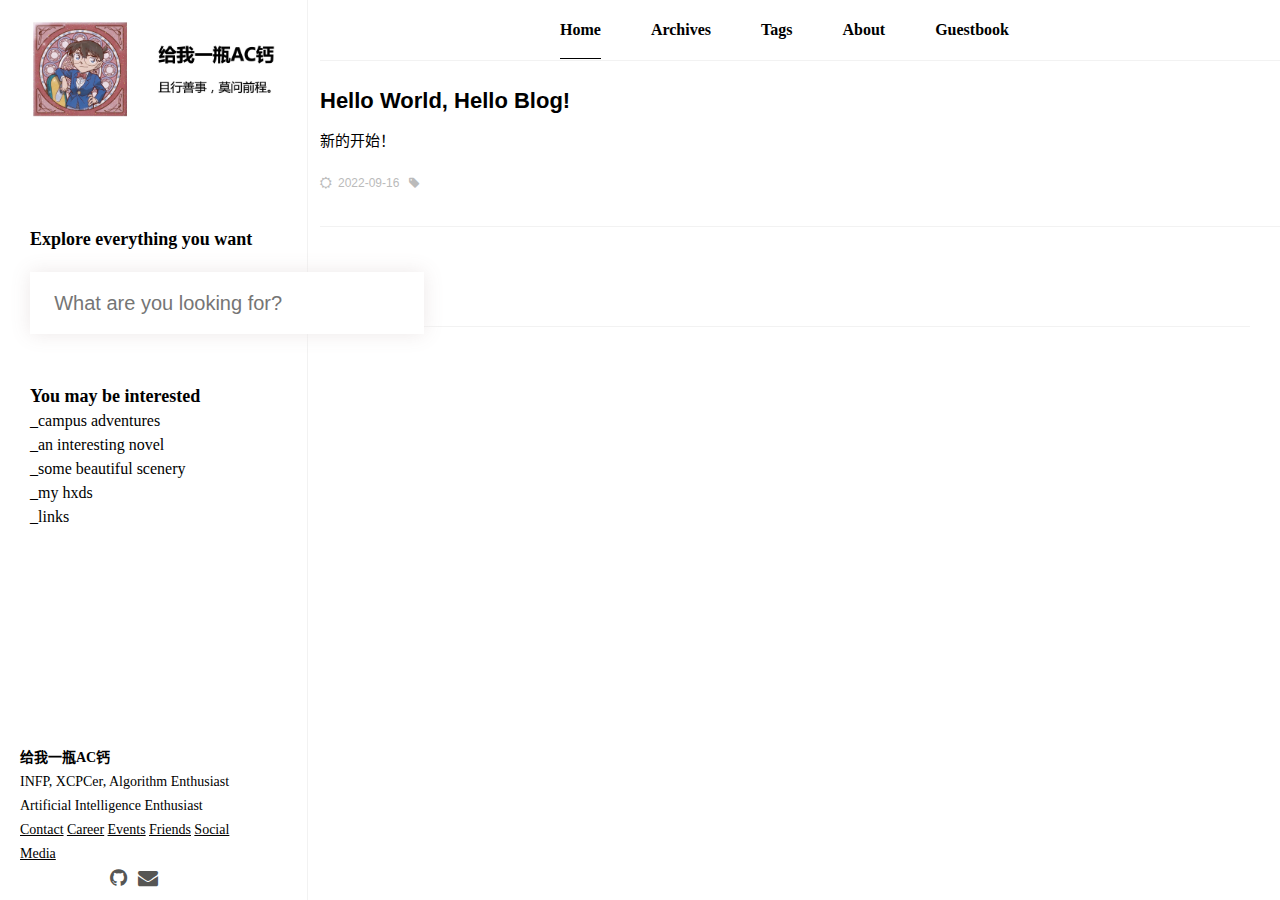
==== commit f62cd6b8: "Site updated: 2022-09-16 22:33:19" ====
--- a/index.html
+++ b/index.html
@@ -1 +1 @@
-<!DOCTYPE html><html lang="zh-CN"><head><meta charset="utf-8"><meta name="X-UA-Compatible" content="IE=edge"><meta name="author" content="给我一瓶AC钙"><title>给我一瓶AC钙</title><meta name="description" content="且行善事，莫问前程"><meta name="keywords" content="Algorithm, Data Structure, AI, Machine Learning, Deep Learning, Daily Life"><meta content="width=device-width, initial-scale=1.0, maximum-scale=1.0, user-scalable=0" name="viewport"><meta content="yes" name="apple-mobile-web-app-capable"><meta content="black" name="apple-mobile-web-app-status-bar-style"><meta content="telephone=no" name="format-detection"><meta name="renderer" content="webkit"><link rel="stylesheet" href="/css/style.css"><link rel="stylesheet" href="/css/blog_basic.css"><link rel="stylesheet" href="/css/font-awesome.min.css"><link rel="alternate" type="application/atom+xml" title="ATOM 1.0" href="/atom.xml"><script src="/js/jquery.js"></script><meta name="generator" content="Hexo 5.4.2"></head><body><div class="sidebar animated fadeInDown"><div class="logo"><img src="/images/logo@2x.png" style="width:120px;"></div><div class="searchbar"><div class="p"> <span style="color:#000000;font-family:inconsolata;font-size:18px;font-weight:bold"> Explore everything you want</span><span> </span></div><div class="bar"><input style="width:390px;height:60px" placeholder="    What are you looking for?"><span></span></div></div><div class="recommand"><div class="p"> <span style="color:#000000;font-family:inconsolata;font-size:18px;font-weight:bold"> You may be interested</span></div><div class="by_farbox"><a href="" target="_blank" style="font-family:inconsolata;font-size:16px">_campus adventures</a></div><div class="by_farbox"> <a href="" target="_blank" style="font-family:inconsolata;font-size:16px">_an interesting novel</a></div><div class="by_farbox"><a href="" target="_blank" style="font-family:inconsolata;font-size:16px">_some beautiful scenery</a></div><div class="by_farbox"> <a href="" target="_blank" style="font-family:inconsolata;font-size:16px">_my hxds</a></div><div class="by_farbox"> <a href="" target="_blank" style="font-family:inconsolata;font-size:16px">_links</a></div></div><div class="footer"><div class="p"> <span style="color:#000000;font-family:inconsolata;font-size:14px;font-weight:bold"> 给我一瓶AC钙</span></div><div class="p"><span style="color:#000000;font-family:inconsolata;font-size:14px">INFP, XCPCer, Algorithm Enthusiast</span></div><div class="p"><span style="color:#000000;font-family:inconsolata;font-size:14px">Artificial Intelligence Enthusiast</span></div><div class="by_farbox"><a href="" target="_blank" style="text-decoration: underline;font-family:inconsolata;font-size:14px">Contact</a><span> </span><a href="" target="_blank" style="text-decoration: underline;font-family:inconsolata;font-size:14px">Career</a><span> </span><a href="" target="_blank" style="text-decoration: underline;font-family:inconsolata;font-size:14px">Events</a><span> </span><a href="" target="_blank" style="text-decoration: underline;font-family:inconsolata;font-size:14px">Friends</a><span> </span><a href="" target="_blank" style="text-decoration: underline;font-family:inconsolata;font-size:14px">Social Media</a></div><div class="social-links"><li><a target="_blank" rel="noopener" href="https://github.com/KIKOcaoyue"><i class="fa fa-github"></i></a></li><li><a href="cncaoyue@qq.com"><i class="fa fa-envelope"></i></a></li></div></div></div><div class="main"><div class="page-top animated fadeInDown"><div class="nav"><li><a class="current" href="/" style="font-family:inconsolata;font-size:16px;font-weight:bold">Home</a></li><li><a href="/archives" style="font-family:inconsolata;font-size:16px;font-weight:bold">Archives</a></li><li><a href="/tags" style="font-family:inconsolata;font-size:16px;font-weight:bold">Tags</a></li><li><a href="/about" style="font-family:inconsolata;font-size:16px;font-weight:bold">About</a></li><li><a href="/guestbook" style="font-family:inconsolata;font-size:16px;font-weight:bold">Guestbook</a></li></div><div class="information"><div class="back_btn"><li><a class="fa fa-chevron-left" onclick="window.history.go(-1)" style="display:none;"> </a></li></div></div></div><div class="autopagerize_page_element"><div class="content"><div class="post animated fadeInDown"><div class="post-title"><h3><a href="/2022/05/15/test-my-site/">test_my_site</a></h3></div><div class="post-content"><p></p></div><div class="post-footer"><div class="meta"><div class="info"><i class="fa fa-sun-o"></i><span class="date">2022-05-15</span><i class="fa fa-tag"></i><span class="leancloud_visitors"></span></div></div></div></div><div class="post animated fadeInDown"><div class="post-title"><h3><a href="/2022/05/15/hello-world/">Hello World</a></h3></div><div class="post-content"><p>Welcome to Hexo! This is your very first post. Check documentation for more info. If you get any problems when using Hexo, you can find the answer in trouble...</p></div><div class="post-footer"><div class="meta"><div class="info"><i class="fa fa-sun-o"></i><span class="date">2022-05-15</span><i class="fa fa-tag"></i><span class="leancloud_visitors"></span></div></div></div></div><div class="pagination"><ul class="clearfix"></ul></div></div></div></div><script src="/js/jquery-migrate-1.2.1.min.js"></script><script src="/js/jquery.appear.js"></script><script src="/js/add-bookmark.js"></script><script src="/js/baidu-tongji.js"></script></body></html>+<!DOCTYPE html><html lang="zh-CN"><head><meta charset="utf-8"><meta name="X-UA-Compatible" content="IE=edge"><meta name="author" content="给我一瓶AC钙"><title>给我一瓶AC钙</title><meta name="description" content="且行善事，莫问前程"><meta name="keywords" content="Algorithm, Data Structure, AI, Machine Learning, Deep Learning, Daily Life"><meta content="width=device-width, initial-scale=1.0, maximum-scale=1.0, user-scalable=0" name="viewport"><meta content="yes" name="apple-mobile-web-app-capable"><meta content="black" name="apple-mobile-web-app-status-bar-style"><meta content="telephone=no" name="format-detection"><meta name="renderer" content="webkit"><link rel="stylesheet" href="/css/style.css"><link rel="stylesheet" href="/css/blog_basic.css"><link rel="stylesheet" href="/css/font-awesome.min.css"><link rel="alternate" type="application/atom+xml" title="ATOM 1.0" href="/atom.xml"><script src="/js/jquery.js"></script><meta name="generator" content="Hexo 5.4.2"></head><body><div class="sidebar animated fadeInDown"><div class="logo"><img src="/images/logo@2x.png" style="height:100px;"></div><div class="searchbar"><div class="p"> <span style="color:#000000;font-family:inconsolata;font-size:18px;font-weight:bold"> Explore everything you want</span><span> </span></div><div class="bar"><input style="width:390px;height:60px" placeholder="    What are you looking for?"><span></span></div></div><div class="recommand"><div class="p"> <span style="color:#000000;font-family:inconsolata;font-size:18px;font-weight:bold"> You may be interested</span></div><div class="by_farbox"><a href="" target="_blank" style="font-family:inconsolata;font-size:16px">_campus adventures</a></div><div class="by_farbox"> <a href="" target="_blank" style="font-family:inconsolata;font-size:16px">_an interesting novel</a></div><div class="by_farbox"><a href="" target="_blank" style="font-family:inconsolata;font-size:16px">_some beautiful scenery</a></div><div class="by_farbox"> <a href="" target="_blank" style="font-family:inconsolata;font-size:16px">_my hxds</a></div><div class="by_farbox"> <a href="" target="_blank" style="font-family:inconsolata;font-size:16px">_links</a></div></div><div class="footer"><div class="p"> <span style="color:#000000;font-family:inconsolata;font-size:14px;font-weight:bold"> 给我一瓶AC钙</span></div><div class="p"><span style="color:#000000;font-family:inconsolata;font-size:14px">INFP, XCPCer, Algorithm Enthusiast</span></div><div class="p"><span style="color:#000000;font-family:inconsolata;font-size:14px">Artificial Intelligence Enthusiast</span></div><div class="by_farbox"><a href="" target="_blank" style="text-decoration: underline;font-family:inconsolata;font-size:14px">Contact</a><span> </span><a href="" target="_blank" style="text-decoration: underline;font-family:inconsolata;font-size:14px">Career</a><span> </span><a href="" target="_blank" style="text-decoration: underline;font-family:inconsolata;font-size:14px">Events</a><span> </span><a href="" target="_blank" style="text-decoration: underline;font-family:inconsolata;font-size:14px">Friends</a><span> </span><a href="" target="_blank" style="text-decoration: underline;font-family:inconsolata;font-size:14px">Social Media</a></div><div class="social-links"><li><a target="_blank" rel="noopener" href="https://github.com/KIKOcaoyue"><i class="fa fa-github"></i></a></li><li><a href="cncaoyue@qq.com"><i class="fa fa-envelope"></i></a></li></div></div></div><div class="main"><div class="page-top animated fadeInDown"><div class="nav"><li><a class="current" href="/" style="font-family:inconsolata;font-size:16px;font-weight:bold">Home</a></li><li><a href="/archives" style="font-family:inconsolata;font-size:16px;font-weight:bold">Archives</a></li><li><a href="/tags" style="font-family:inconsolata;font-size:16px;font-weight:bold">Tags</a></li><li><a href="/about" style="font-family:inconsolata;font-size:16px;font-weight:bold">About</a></li><li><a href="/guestbook" style="font-family:inconsolata;font-size:16px;font-weight:bold">Guestbook</a></li></div><div class="information"><div class="back_btn"><li><a class="fa fa-chevron-left" onclick="window.history.go(-1)" style="display:none;"> </a></li></div></div></div><div class="autopagerize_page_element"><div class="content"><div class="post animated fadeInDown"><div class="post-title"><h3><a href="/2022/09/16/Hello-World/">Hello World, Hello Blog!</a></h3></div><div class="post-content"><p>新的开始！</p></div><div class="post-footer"><div class="meta"><div class="info"><i class="fa fa-sun-o"></i><span class="date">2022-09-16</span><i class="fa fa-tag"></i><span class="leancloud_visitors"></span></div></div></div></div><div class="pagination"><ul class="clearfix"></ul></div></div></div></div><script src="/js/jquery-migrate-1.2.1.min.js"></script><script src="/js/jquery.appear.js"></script><script src="/js/add-bookmark.js"></script><script src="/js/baidu-tongji.js"></script></body></html>--- a/css/style.css
+++ b/css/style.css
@@ -216,73 +216,78 @@
 .post {
   background-color: #FFF;
   margin-top: 30px;
-}
+  color: #000000;
+  font-family: Helvetica;
+}
+
 .post .post-title h1 {
   /*text-transform: uppercase;*/
   font-size: 30px;
-  letter-spacing: 1px;
+  letter-spacing: 0px;
   line-height: 1;
+  color: #000000;
 }
 .post .post-title h2 {
   /*text-transform: uppercase;*/
-  letter-spacing: 1px;
+  letter-spacing: 0px;
   font-size: 28px;
   line-height: 1;
   font-weight: 600;
-  color: #5f5f5f;
+  color: #000000;
 }
 .post .post-title h3 {
   /*text-transform: uppercase;*/
-  letter-spacing: 1px;
+  letter-spacing: 0px;
   line-height: 1;
   font-weight: 600;
-  color: #464646;
+  color: #000000;
   font-size: 22px;
   margin: 0;
 }
 .post .post-title a {
   text-decoration: none;
-  letter-spacing: 1px;
-  color: #5f5f5f;
+  letter-spacing: 0px;
+  color: #000000;
 }
 .post .post-title a:hover {
   text-decoration: underline;
 }
 .post .post-content a {
   text-decoration: none;
-  letter-spacing: 1px;
+  letter-spacing: 0px;
   color: #4786D6;
+  font-size: 18px;
 }
 .post .post-content a:hover {
   color: #2F69B3;
 }
 
 .post .post-content h1 {
-  color: #5F5F5F;
+  color: #000000;
+  font-size: 22px;
+  font-weight: 600;
+}
+.post .post-content h2 {
+  color: #000000;
+  font-size: 21px;
+}
+.post .post-content h3 {
+  color: #000000;
   font-size: 20px;
   font-weight: 600;
 }
-.post .post-content h2 {
-  color: #5F5F5F;
+.post .post-content h4 {
+  color: #000000;
   font-size: 19px;
 }
-.post .post-content h3 {
-  color: #5F5F5F;
+.post .post-content h5 {
+  color: #000000;
   font-size: 18px;
   font-weight: 600;
 }
-.post .post-content h4 {
-  color: #5F5F5F;
+.post .post-content h6 {
+  color: #000000;
   font-size: 17px;
-}
-.post .post-content h5 {
-  color: #5F5F5F;
-  font-size: 16px;
-  font-weight: 600;
-}
-.post .post-content h6 {
-  color: #5F5F5F;
-  font-size: 15px;
 }
 
 .post .post-footer {
--- a/css/blog_basic.css
+++ b/css/blog_basic.css
@@ -156,7 +156,7 @@
 }
 
 pre {
-  color: #000000!important
+  color: #525252!important
 }
 
 pre .function .keyword,pre .constant {
@@ -456,13 +456,13 @@
                       padding: 0; }
                       #fb_comments_container #fb_comments .comment .comment_body .author b,
                       #fb_comments_container #fb_comments .comment .c_content .author b {
-                        color: #000000; }
+                        color: #555; }
                         #fb_comments_container #fb_comments .comment .comment_body .author small,
                         #fb_comments_container #fb_comments .comment .c_content .author small {
                           font-weight: normal;
                           padding-left: 10px;
                           font-size: 0.7em;
-                          color: #000000; }
+                          color: #666; }
 
 #fb_new_comment {
   padding-bottom: 50px; }
